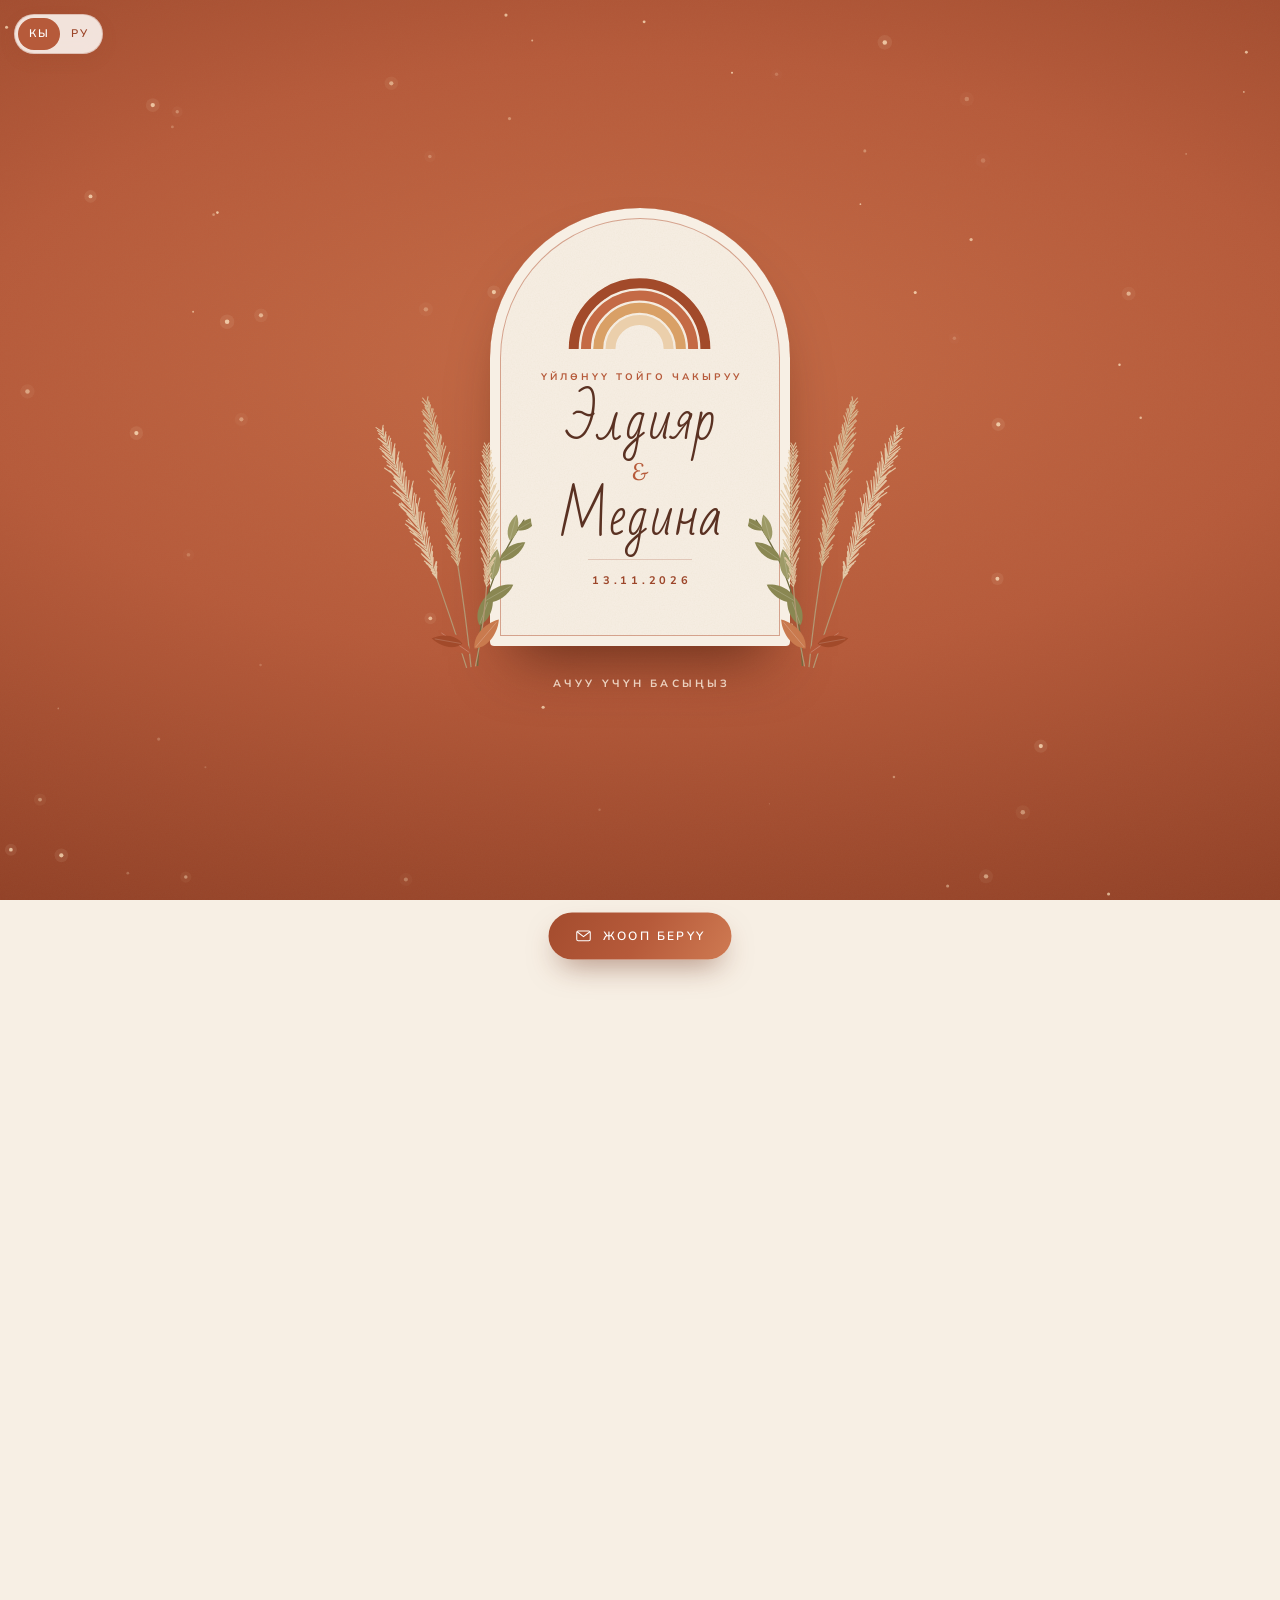
==== index.html @ 676d61f5 "Invitation site: Элдияр & Медина, 13.11.2026 — «Күз» design - / «Күз»: terracotta, ochre and olive, " ====
<!DOCTYPE html>
<html lang="ky">
<head>
  <meta charset="UTF-8">
  <meta name="viewport" content="width=device-width, initial-scale=1.0, viewport-fit=cover">
  <meta name="theme-color" content="#b65a3a">
  <title>Элдияр &amp; Медина — Үйлөнүү той</title>
  <meta name="description" content="Сиздерди Элдияр жана Мединанын үйлөнүү тоюна чакырабыз! 13-ноябрь 2026-жыл, жума, саат 17:00. «Жетиген» рестораны.">
  <meta property="og:title" content="Элдияр & Медина — Үйлөнүү той чакыруусу">
  <meta property="og:description" content="13-ноябрь 2026-жыл, саат 17:00 · «Жетиген» рестораны. Чакырууну ачуу үчүн шилтемени басыңыз.">
  <meta property="og:type" content="website">
  <meta property="og:url" content="https://magamed56.github.io/eldiyar-medina/">
  <meta property="og:image" content="https://magamed56.github.io/eldiyar-medina/assets/og.jpg">
  <meta property="og:image:secure_url" content="https://magamed56.github.io/eldiyar-medina/assets/og.jpg">
  <meta property="og:image:alt" content="Элдияр & Медина — 13.11.2026, «Жетиген» рестораны">
  <meta property="og:site_name" content="Үйлөнүү той">
  <meta property="og:locale" content="ky_KG">
  <meta property="og:image:width" content="1080"><meta property="og:image:height" content="1080"><meta property="og:image:type" content="image/jpeg">
  <meta name="twitter:card" content="summary_large_image">
  <link rel="icon" href="data:image/svg+xml,<svg xmlns='http://www.w3.org/2000/svg' viewBox='0 0 100 100'><text y='.9em' font-size='90'>🍂</text></svg>">
  <link rel="preconnect" href="https://fonts.googleapis.com">
  <link rel="preconnect" href="https://fonts.gstatic.com" crossorigin>
  <link href="https://fonts.googleapis.com/css2?family=Bad+Script&family=Lora:ital,wght@0,400;0,500;1,400;1,500&family=Nunito+Sans:wght@600;700&display=swap" rel="stylesheet">
  <link rel="stylesheet" href="style.css?v=__V__">
</head>
<body>

  <!-- ===== Пампас, күн, белгилер / Пампасная трава, радуга-арка, иконки ===== -->
  <svg width="0" height="0" style="position:absolute" aria-hidden="true">
    <defs>
      <symbol id="pampas" viewBox="0 0 140 264"><path d="M70 262 C 80 210, 104 170, 134 140" stroke="#6f6c3f" stroke-width="1.2" fill="none"/><g transform="translate(78 226) rotate(-60) scale(0.8)"><path d="M0 0 C 8 -9, 26 -10, 40 0 C 26 10, 8 9, 0 0 Z" fill="#8a8752"/><path d="M2 0 L36 0" stroke="#fff" stroke-opacity=".25" stroke-width=".8"/></g><g transform="translate(86 206) rotate(-20) scale(0.75)"><path d="M0 0 C 8 -9, 26 -10, 40 0 C 26 10, 8 9, 0 0 Z" fill="#8a8752"/><path d="M2 0 L36 0" stroke="#fff" stroke-opacity=".25" stroke-width=".8"/></g><g transform="translate(96 188) rotate(-70) scale(0.7)"><path d="M0 0 C 8 -9, 26 -10, 40 0 C 26 10, 8 9, 0 0 Z" fill="#9d9a66"/><path d="M2 0 L36 0" stroke="#fff" stroke-opacity=".25" stroke-width=".8"/></g><g transform="translate(106 172) rotate(-25) scale(0.7)"><path d="M0 0 C 8 -9, 26 -10, 40 0 C 26 10, 8 9, 0 0 Z" fill="#8a8752"/><path d="M2 0 L36 0" stroke="#fff" stroke-opacity=".25" stroke-width=".8"/></g><g transform="translate(118 156) rotate(-65) scale(0.6)"><path d="M0 0 C 8 -9, 26 -10, 40 0 C 26 10, 8 9, 0 0 Z" fill="#9d9a66"/><path d="M2 0 L36 0" stroke="#fff" stroke-opacity=".25" stroke-width=".8"/></g><g transform="translate(126 148) rotate(-20) scale(0.55)"><path d="M0 0 C 8 -9, 26 -10, 40 0 C 26 10, 8 9, 0 0 Z" fill="#8a8752"/><path d="M2 0 L36 0" stroke="#fff" stroke-opacity=".25" stroke-width=".8"/></g><path d="M60.0 262.0 Q48.0 170.0 22.0 40.0" stroke="#b39874" stroke-width="1.1" fill="none"/><path d="M47.5 178.0 l-3.0 -5.0 M47.5 178.0 l1.1 -5.6 M47.0 175.5 l-3.2 -5.4 M47.0 175.5 l2.5 -8.0 M46.6 172.9 l-4.0 -6.5 M46.6 172.9 l3.5 -9.3 M46.2 170.3 l-5.6 -7.0 M46.2 170.3 l3.4 -7.0 M45.7 167.7 l-6.4 -6.8 M45.7 167.7 l1.9 -8.4 M45.3 165.1 l-6.9 -10.0 M45.3 165.1 l2.6 -10.8 M44.8 162.5 l-7.0 -8.4 M44.8 162.5 l3.1 -9.0 M44.4 159.9 l-5.5 -9.2 M44.4 159.9 l4.2 -10.9 M43.9 157.2 l-7.4 -10.7 M43.9 157.2 l3.5 -11.1 M43.5 154.6 l-9.5 -10.4 M43.5 154.6 l3.3 -13.1 M43.0 151.9 l-9.6 -12.2 M43.0 151.9 l4.6 -11.6 M42.6 149.3 l-8.6 -8.4 M42.6 149.3 l4.5 -14.8 M42.1 146.6 l-7.7 -12.2 M42.1 146.6 l2.8 -15.1 M41.6 143.9 l-10.2 -11.3 M41.6 143.9 l5.6 -12.6 M41.1 141.2 l-10.3 -11.8 M41.1 141.2 l4.9 -14.1 M40.7 138.5 l-12.4 -13.1 M40.7 138.5 l4.9 -15.7 M40.2 135.8 l-8.7 -14.5 M40.2 135.8 l6.5 -17.5 M39.7 133.0 l-10.1 -10.7 M39.7 133.0 l4.7 -16.3 M39.2 130.3 l-8.1 -13.7 M39.2 130.3 l3.0 -13.5 M38.7 127.5 l-9.3 -15.4 M38.7 127.5 l3.0 -14.5 M38.2 124.8 l-11.2 -15.1 M38.2 124.8 l3.1 -15.8 M37.7 122.0 l-12.0 -14.7 M37.7 122.0 l7.3 -17.4 M37.2 119.2 l-9.2 -13.2 M37.2 119.2 l5.1 -18.4 M36.7 116.4 l-10.3 -10.1 M36.7 116.4 l3.2 -14.6 M36.2 113.6 l-9.3 -13.7 M36.2 113.6 l4.9 -14.3 M35.6 110.8 l-8.2 -13.9 M35.6 110.8 l4.5 -16.4 M35.1 108.0 l-12.7 -12.4 M35.1 108.0 l5.3 -16.4 M34.6 105.1 l-9.0 -10.2 M34.6 105.1 l7.3 -16.6 M34.1 102.3 l-12.7 -12.9 M34.1 102.3 l4.2 -15.1 M33.5 99.4 l-9.0 -14.3 M33.5 99.4 l2.4 -13.2 M33.0 96.6 l-7.7 -11.5 M33.0 96.6 l3.4 -12.8 M32.4 93.7 l-6.9 -11.7 M32.4 93.7 l2.8 -14.6 M31.9 90.8 l-9.1 -15.0 M31.9 90.8 l4.4 -12.6 M31.3 87.9 l-8.1 -11.6 M31.3 87.9 l3.4 -12.5 M30.8 85.0 l-12.2 -12.5 M30.8 85.0 l4.2 -14.0 M30.2 82.0 l-6.5 -10.3 M30.2 82.0 l3.3 -12.6 M29.7 79.1 l-8.4 -8.7 M29.7 79.1 l2.7 -16.0 M29.1 76.2 l-7.4 -9.0 M29.1 76.2 l3.4 -10.5 M28.5 73.2 l-9.7 -11.8 M28.5 73.2 l5.4 -12.8 M28.0 70.2 l-6.8 -9.6 M28.0 70.2 l2.8 -13.4 M27.4 67.3 l-8.3 -10.1 M27.4 67.3 l2.6 -10.3 M26.8 64.3 l-9.3 -9.6 M26.8 64.3 l4.8 -11.6 M26.2 61.3 l-8.0 -8.3 M26.2 61.3 l2.3 -10.4 M25.6 58.3 l-4.9 -6.5 M25.6 58.3 l1.5 -8.9 M25.0 55.3 l-5.6 -7.9 M25.0 55.3 l3.6 -8.1 M24.4 52.2 l-7.0 -6.7 M24.4 52.2 l3.2 -7.1 M23.8 49.2 l-3.6 -5.2 M23.8 49.2 l1.3 -6.1 M23.2 46.1 l-4.4 -5.0 M23.2 46.1 l2.2 -5.4 M22.6 43.1 l-4.3 -4.8 M22.6 43.1 l1.1 -6.1 M22.0 40.0 l-4.6 -4.5 M22.0 40.0 l2.0 -5.4" stroke="#e9d6b6" stroke-width="1.0" stroke-linecap="round" fill="none" opacity=".85"/><path d="M64.0 262.0 Q72.0 160.0 66.0 22.0" stroke="#b39874" stroke-width="1.1" fill="none"/><path d="M68.3 170.0 l-2.5 -6.3 M68.3 170.0 l3.0 -6.1 M68.3 167.3 l-4.3 -6.2 M68.3 167.3 l4.2 -8.1 M68.3 164.6 l-4.0 -6.7 M68.3 164.6 l3.0 -7.1 M68.4 161.9 l-6.0 -9.1 M68.4 161.9 l4.3 -10.1 M68.4 159.2 l-6.4 -9.2 M68.4 159.2 l4.8 -9.6 M68.4 156.5 l-3.4 -8.6 M68.4 156.5 l7.0 -9.6 M68.5 153.8 l-6.5 -12.3 M68.5 153.8 l6.3 -12.1 M68.5 151.1 l-6.0 -9.4 M68.5 151.1 l4.8 -10.5 M68.5 148.4 l-5.4 -12.4 M68.5 148.4 l5.3 -11.6 M68.5 145.6 l-5.9 -14.7 M68.5 145.6 l5.9 -12.1 M68.6 142.9 l-7.9 -14.3 M68.6 142.9 l7.4 -14.6 M68.6 140.1 l-6.9 -13.1 M68.6 140.1 l5.7 -10.5 M68.6 137.3 l-6.0 -11.8 M68.6 137.3 l5.8 -15.7 M68.6 134.6 l-5.9 -14.1 M68.6 134.6 l8.3 -13.4 M68.6 131.8 l-6.8 -14.4 M68.6 131.8 l8.4 -15.3 M68.6 129.0 l-6.1 -15.3 M68.6 129.0 l6.0 -13.5 M68.6 126.2 l-8.9 -13.9 M68.6 126.2 l8.7 -15.8 M68.5 123.3 l-9.3 -13.4 M68.5 123.3 l8.2 -14.6 M68.5 120.5 l-8.7 -15.9 M68.5 120.5 l7.7 -15.3 M68.5 117.7 l-9.4 -17.6 M68.5 117.7 l10.0 -16.8 M68.5 114.8 l-9.1 -12.8 M68.5 114.8 l9.6 -17.7 M68.5 112.0 l-8.4 -12.4 M68.5 112.0 l6.2 -15.8 M68.4 109.1 l-5.9 -14.6 M68.4 109.1 l6.5 -17.4 M68.4 106.2 l-11.1 -16.9 M68.4 106.2 l7.0 -17.6 M68.4 103.4 l-7.9 -13.0 M68.4 103.4 l11.4 -17.3 M68.3 100.5 l-8.5 -18.7 M68.3 100.5 l7.5 -15.8 M68.3 97.6 l-11.8 -15.8 M68.3 97.6 l6.3 -15.9 M68.2 94.6 l-8.0 -14.3 M68.2 94.6 l6.1 -15.1 M68.2 91.7 l-7.6 -12.0 M68.2 91.7 l7.9 -15.0 M68.1 88.8 l-5.9 -15.0 M68.1 88.8 l8.3 -15.1 M68.1 85.9 l-7.6 -18.7 M68.1 85.9 l10.5 -17.1 M68.0 82.9 l-6.0 -14.1 M68.0 82.9 l6.2 -17.5 M67.9 80.0 l-6.2 -12.9 M67.9 80.0 l8.2 -17.3 M67.9 77.0 l-8.4 -12.2 M67.9 77.0 l6.8 -17.6 M67.8 74.0 l-8.8 -14.8 M67.8 74.0 l4.6 -12.5 M67.7 71.0 l-8.2 -12.8 M67.7 71.0 l6.1 -17.2 M67.6 68.0 l-9.0 -14.5 M67.6 68.0 l5.9 -16.3 M67.6 65.0 l-6.5 -15.6 M67.6 65.0 l6.0 -12.6 M67.5 62.0 l-8.5 -14.4 M67.5 62.0 l4.8 -11.5 M67.4 59.0 l-6.3 -10.9 M67.4 59.0 l4.2 -11.4 M67.3 56.0 l-4.6 -11.0 M67.3 56.0 l4.9 -11.4 M67.2 52.9 l-6.6 -9.8 M67.2 52.9 l5.0 -10.2 M67.1 49.9 l-4.6 -8.9 M67.1 49.9 l3.8 -9.3 M67.0 46.8 l-6.6 -9.9 M67.0 46.8 l4.1 -10.8 M66.9 43.7 l-5.6 -7.5 M66.9 43.7 l5.5 -9.2 M66.8 40.7 l-5.8 -10.0 M66.8 40.7 l4.2 -9.3 M66.6 37.6 l-6.1 -9.3 M66.6 37.6 l4.2 -9.7 M66.5 34.5 l-4.9 -7.4 M66.5 34.5 l3.3 -7.3 M66.4 31.4 l-2.5 -5.8 M66.4 31.4 l2.6 -7.5 M66.3 28.3 l-2.4 -4.8 M66.3 28.3 l2.3 -6.6 M66.1 25.1 l-3.9 -5.3 M66.1 25.1 l2.1 -5.1 M66.0 22.0 l-2.8 -5.4 M66.0 22.0 l2.1 -5.7" stroke="#dcc29c" stroke-width="1.0" stroke-linecap="round" fill="none" opacity=".85"/><path d="M68.0 262.0 Q98.0 190.0 112.0 70.0" stroke="#b39874" stroke-width="1.1" fill="none"/><path d="M90.4 193.1 l-1.1 -6.0 M90.4 193.1 l4.0 -3.4 M91.0 190.6 l-1.4 -7.8 M91.0 190.6 l4.0 -5.0 M91.6 188.0 l-0.8 -7.4 M91.6 188.0 l5.1 -5.8 M92.2 185.5 l-1.5 -8.5 M92.2 185.5 l4.3 -6.5 M92.8 183.0 l-1.3 -8.9 M92.8 183.0 l4.3 -6.3 M93.4 180.4 l-1.8 -8.8 M93.4 180.4 l6.8 -7.5 M94.0 177.8 l-3.7 -10.6 M94.0 177.8 l8.5 -8.7 M94.6 175.2 l-2.4 -10.2 M94.6 175.2 l7.3 -6.4 M95.2 172.6 l-4.0 -11.7 M95.2 172.6 l7.2 -11.1 M95.8 170.0 l-4.8 -11.9 M95.8 170.0 l9.5 -9.8 M96.4 167.3 l-2.2 -12.5 M96.4 167.3 l9.2 -10.9 M96.9 164.6 l-5.2 -13.7 M96.9 164.6 l9.9 -11.3 M97.5 162.0 l-4.7 -13.6 M97.5 162.0 l6.4 -9.0 M98.0 159.3 l-2.4 -12.8 M98.0 159.3 l8.4 -12.9 M98.6 156.5 l-4.4 -14.0 M98.6 156.5 l9.9 -11.2 M99.1 153.8 l-3.3 -11.1 M99.1 153.8 l10.8 -11.2 M99.7 151.0 l-4.3 -13.9 M99.7 151.0 l8.0 -9.0 M100.2 148.3 l-4.7 -12.3 M100.2 148.3 l7.0 -11.3 M100.7 145.5 l-4.7 -12.2 M100.7 145.5 l11.7 -12.8 M101.3 142.7 l-4.2 -13.4 M101.3 142.7 l9.7 -12.4 M101.8 139.8 l-5.8 -14.3 M101.8 139.8 l8.1 -9.5 M102.3 137.0 l-2.9 -13.1 M102.3 137.0 l9.2 -10.2 M102.8 134.1 l-4.0 -11.4 M102.8 134.1 l6.9 -11.6 M103.3 131.3 l-5.7 -14.7 M103.3 131.3 l8.8 -10.3 M103.8 128.4 l-4.6 -13.6 M103.8 128.4 l7.5 -9.9 M104.3 125.4 l-5.4 -11.6 M104.3 125.4 l11.9 -11.9 M104.7 122.5 l-2.7 -13.7 M104.7 122.5 l11.3 -12.4 M105.2 119.6 l-4.0 -12.1 M105.2 119.6 l8.7 -13.8 M105.7 116.6 l-3.5 -13.7 M105.7 116.6 l7.1 -11.8 M106.1 113.6 l-5.1 -10.3 M106.1 113.6 l8.9 -10.0 M106.6 110.6 l-6.1 -12.6 M106.6 110.6 l8.0 -12.7 M107.0 107.6 l-3.4 -9.8 M107.0 107.6 l6.0 -11.1 M107.5 104.6 l-3.7 -10.6 M107.5 104.6 l5.8 -9.9 M107.9 101.5 l-3.8 -12.6 M107.9 101.5 l6.0 -11.3 M108.4 98.4 l-4.1 -8.6 M108.4 98.4 l8.2 -8.9 M108.8 95.3 l-4.4 -8.7 M108.8 95.3 l5.7 -8.5 M109.2 92.2 l-4.9 -9.1 M109.2 92.2 l5.3 -8.1 M109.6 89.1 l-2.2 -7.4 M109.6 89.1 l5.1 -9.2 M110.0 86.0 l-3.0 -9.5 M110.0 86.0 l4.1 -6.7 M110.4 82.8 l-2.4 -6.4 M110.4 82.8 l5.0 -7.6 M110.8 79.6 l-3.4 -6.7 M110.8 79.6 l4.7 -6.2 M111.2 76.4 l-2.5 -4.7 M111.2 76.4 l2.7 -3.4 M111.6 73.2 l-2.1 -4.6 M111.6 73.2 l3.4 -4.3 M112.0 70.0 l-1.3 -4.1 M112.0 70.0 l2.9 -3.3" stroke="#e4cba6" stroke-width="1.0" stroke-linecap="round" fill="none" opacity=".85"/><g transform="translate(66 250) rotate(-135) scale(0.9)"><path d="M0 0 C 8 -9, 26 -10, 40 0 C 26 10, 8 9, 0 0 Z" fill="#b65a3a"/><path d="M2 0 L36 0" stroke="#fff" stroke-opacity=".25" stroke-width=".8"/></g><g transform="translate(70 246) rotate(-40) scale(0.85)"><path d="M0 0 C 8 -9, 26 -10, 40 0 C 26 10, 8 9, 0 0 Z" fill="#c97a4e"/><path d="M2 0 L36 0" stroke="#fff" stroke-opacity=".25" stroke-width=".8"/></g><g transform="translate(60 240) rotate(-160) scale(0.7)"><path d="M0 0 C 8 -9, 26 -10, 40 0 C 26 10, 8 9, 0 0 Z" fill="#a24a2a"/><path d="M2 0 L36 0" stroke="#fff" stroke-opacity=".25" stroke-width=".8"/></g></symbol>
      <!-- Бохо-асан / Бохо-радуга -->
      <symbol id="rainbow" viewBox="0 0 200 106">
        <g fill="none" stroke-width="13"><path d="M14 106 A86 86 0 0 1 186 106" stroke="#a24a2a"/><path d="M30 106 A70 70 0 0 1 170 106" stroke="#c46a45"/><path d="M46 106 A54 54 0 0 1 154 106" stroke="#d9a066"/><path d="M62 106 A38 38 0 0 1 138 106" stroke="#ebcfab"/></g>
      </symbol>
      <!-- Бөлүм белгиси / Знак над разделами: солнце и листья -->
      <symbol id="horn" viewBox="0 0 120 64">
        <g fill="none" stroke="#b65a3a" stroke-width="1.3" stroke-linecap="round"><path d="M44 44 A16 16 0 0 1 76 44"/><path d="M60 22 V16 M47 27 l-4 -4 M73 27 l4 -4 M40 38 l-6 -2 M80 38 l6 -2"/><path d="M8 44 H112" stroke-opacity=".45"/></g>
        <path d="M50 44 A10 10 0 0 1 70 44 Z" fill="#d9a066"/>
        <g fill="#8a8752"><path d="M16 44 c 4 -7 11 -9 16 -7 c -4 6 -10 8 -16 7z"/><path d="M104 44 c -4 -7 -11 -9 -16 -7 c 4 6 10 8 16 7z"/></g>
      </symbol>
      <symbol id="corner" viewBox="0 0 80 80"><g fill="#8a8752"><path d="M8 70 c 2 -12 10 -18 20 -18 c -2 10 -10 17 -20 18z"/><path d="M10 50 c -2 -10 3 -18 11 -20 c 2 9 -3 16 -11 20z" fill="#9d9a66"/></g><path d="M8 72 C 12 50, 26 30, 52 16" fill="none" stroke="#b39874" stroke-width="1"/><circle cx="54" cy="15" r="2.6" fill="#c46a45"/></symbol>
      <symbol id="i-clock" viewBox="0 0 24 24"><g fill="none" stroke="currentColor" stroke-width="1.4" stroke-linecap="round" stroke-linejoin="round"><circle cx="12" cy="12" r="9"/><path d="M12 7v5l3.2 2"/></g></symbol>
      <symbol id="i-flower" viewBox="0 0 24 24"><g fill="none" stroke="currentColor" stroke-width="1.3" stroke-linecap="round"><ellipse cx="12" cy="4.6" rx="2.9" ry="3.9"/><ellipse cx="12" cy="4.6" rx="2.9" ry="3.9" transform="rotate(72 12 10)"/><ellipse cx="12" cy="4.6" rx="2.9" ry="3.9" transform="rotate(144 12 10)"/><ellipse cx="12" cy="4.6" rx="2.9" ry="3.9" transform="rotate(216 12 10)"/><ellipse cx="12" cy="4.6" rx="2.9" ry="3.9" transform="rotate(288 12 10)"/><circle cx="12" cy="10" r="1.8"/><path d="M12 17v6M12 20.5c1.5-1.8 3.2-2.2 4.5-1.8"/></g></symbol>
      <symbol id="i-camera" viewBox="0 0 24 24"><g fill="none" stroke="currentColor" stroke-width="1.4" stroke-linecap="round" stroke-linejoin="round"><rect x="3" y="7" width="18" height="13" rx="3"/><path d="M8.5 7l1.4-2.5h4.2L15.5 7"/><circle cx="12" cy="13.5" r="3.6"/></g></symbol>
      <symbol id="i-heart" viewBox="0 0 24 24"><path fill="none" stroke="currentColor" stroke-width="1.4" stroke-linejoin="round" d="M12 20s-7.5-4.6-7.5-10.2A4.2 4.2 0 0 1 12 7.4a4.2 4.2 0 0 1 7.5 2.4C19.5 15.4 12 20 12 20z"/></symbol>
      <symbol id="i-rings" viewBox="0 0 24 24"><g fill="none" stroke="currentColor" stroke-width="1.4"><circle cx="9" cy="14" r="5.5"/><circle cx="15" cy="14" r="5.5"/><path d="M7.5 5.5 9 3.5l1.5 2" stroke-linejoin="round"/></g></symbol>
      <symbol id="i-letter" viewBox="0 0 24 24"><g fill="none" stroke="currentColor" stroke-width="1.4" stroke-linejoin="round"><rect x="3" y="6" width="18" height="13" rx="2"/><path d="M3.5 7l8.5 6.5L20.5 7"/></g></symbol>
      <symbol id="i-gift" viewBox="0 0 24 24"><g fill="none" stroke="currentColor" stroke-width="1.4" stroke-linejoin="round"><rect x="4" y="10" width="16" height="10" rx="1"/><rect x="3" y="7" width="18" height="3" rx="1"/><path d="M12 7v13M12 7c-1.5-3.5-6-3.5-5 0M12 7c1.5-3.5 6-3.5 5 0"/></g></symbol>
      <symbol id="i-music" viewBox="0 0 24 24"><g fill="none" stroke="currentColor" stroke-width="1.4" stroke-linecap="round"><path d="M9 18V6l10-2v12"/><circle cx="7" cy="18" r="2"/><circle cx="17" cy="16" r="2"/></g></symbol>
      <symbol id="i-dress" viewBox="0 0 24 24"><path fill="none" stroke="currentColor" stroke-width="1.4" stroke-linejoin="round" d="M9.5 3h5l-1 4.5L18 20.5H6l4.5-13z"/></symbol>
      <symbol id="i-pin" viewBox="0 0 24 24"><g fill="none" stroke="currentColor" stroke-width="1.4" stroke-linejoin="round"><path d="M12 21s-7-6.2-7-11a7 7 0 0 1 14 0c0 4.8-7 11-7 11z"/><circle cx="12" cy="10" r="2.5"/></g></symbol>
      <symbol id="i-cal" viewBox="0 0 24 24"><g fill="none" stroke="currentColor" stroke-width="1.4" stroke-linecap="round"><rect x="3" y="5" width="18" height="16" rx="2"/><path d="M3 10h18M8 3v4M16 3v4"/></g></symbol>
      <symbol id="i-quote" viewBox="0 0 48 36"><path fill="currentColor" d="M8 36C3 36 0 32 0 26 0 15 7 5 18 0l2 4C13 8 10 13 10 18c1 0 2-1 4-1 5 0 9 4 9 9s-4 10-15 10zm26 0c-5 0-8-4-8-10C26 15 33 5 44 0l2 4c-7 4-10 9-10 14 1 0 2-1 4-1 5 0 9 4 9 9s-4 10-15 10z"/></symbol>
      <symbol id="i-send" viewBox="0 0 24 24"><path fill="none" stroke="currentColor" stroke-width="1.4" stroke-linejoin="round" d="M21 3 10 14M21 3l-7 18-4-7-7-4z"/></symbol>
    </defs>
  </svg>

  <!-- ===== Мукаба: бохо-арка / Обложка: арка, через которую входишь в приглашение ===== -->
  <div id="intro" class="intro" data-unlock="1250" data-hide="1900">
    <canvas id="dust" class="intro__dust" aria-hidden="true"></canvas>
    <div class="intro__content">
      <p class="intro__guest" id="intro-guest" hidden></p>
      <button id="open-btn" class="portal" type="button" aria-label="Чакырууну ачуу">
        <span class="portal__arch" aria-hidden="true"></span>
        <span class="portal__in" aria-hidden="true">
          <svg class="portal__rainbow"><use href="#rainbow"/></svg>
          <span class="portal__kicker" data-i18n="coverKicker">Үйлөнүү тойго чакыруу</span>
          <span class="portal__names"><span data-cfg="groom">Элдияр</span><i>&amp;</i><span data-cfg="bride">Медина</span></span>
          <span class="portal__date" data-cfg="dateShort">13.11.2026</span>
        </span>
        <svg class="portal__pampas portal__pampas--l" viewBox="0 0 140 264" aria-hidden="true"><use href="#pampas"/></svg>
        <svg class="portal__pampas portal__pampas--r" viewBox="0 0 140 264" aria-hidden="true"><use href="#pampas"/></svg>
      </button>
      <p class="intro__tap"><span data-i18n="tap">Ачуу үчүн басыңыз</span></p>
    </div>
  </div>

  <div class="lang" id="lang" role="group" aria-label="Тил / Язык">
    <button type="button" data-lang="ky" class="is-active">КЫ</button>
    <button type="button" data-lang="ru">РУ</button>
  </div>
  <button id="music-btn" class="music-btn" type="button" aria-label="Музыка" aria-pressed="false">
    <span class="music-btn__bars"><i></i><i></i><i></i><i></i></span>
  </button>
  <audio id="bg-music" loop preload="auto"></audio>
  <canvas id="fx" class="fx" aria-hidden="true"></canvas>
  <canvas id="petals" class="petals" aria-hidden="true"></canvas>
  <div class="progress" aria-hidden="true"></div>

  <main id="page" class="page">

    <!-- ===== Башкы экран ===== -->
    <header class="hero" id="hero">
      <canvas id="hero-dust" class="hero__dust" aria-hidden="true"></canvas>
      <svg class="hero__pampas hero__pampas--l" viewBox="0 0 140 264" aria-hidden="true"><use href="#pampas"/></svg>
      <svg class="hero__pampas hero__pampas--r" viewBox="0 0 140 264" aria-hidden="true"><use href="#pampas"/></svg>
      <div class="hero__arch" aria-hidden="true"></div>
      <div class="arch__inner hero__in">
        <svg class="hero__rainbow" aria-hidden="true"><use href="#rainbow"/></svg>
        <div class="arch__photo" id="hero-photo" hidden></div>
        <p class="hero__guest" id="guest" hidden></p>
        <p class="hero__kicker" data-i18n="heroKicker">Үйлөнүү той</p>
        <h1 class="hero__names">
          <span class="hero__name write" data-cfg="groom">Элдияр</span>
          <span class="hero__amp">&amp;</span>
          <span class="hero__name write write--2" data-cfg="bride">Медина</span>
        </h1>
        <div class="hero__date">
          <span class="hero__side" data-cfg="weekday">Жума</span>
          <span class="hero__sun"><span data-cfg="dateDay">13</span></span>
          <span class="hero__side" data-cfg="timeStart">17:00</span>
        </div>
        <p class="hero__when"><span data-cfg="monthName">Ноябрь</span> · <span data-cfg="dateYear">2026</span></p>
        <p class="hero__venue" data-cfg="venueName">«Жетиген» рестораны</p>
      </div>
      <a href="#invite" class="scroll-hint" aria-label="Төмөн"><span></span></a>
    </header>

    <!-- ===== Чакыруу ===== -->
    <section id="invite" class="sec sec--invite">
      <div class="wrap reveal">
        <svg class="orn" aria-hidden="true"><use href="#horn"/></svg>
        <p class="kicker" data-i18n="kInvite">Чакыруу</p>
        <h2 class="title" data-cfg="inviteTitle">Урматтуу коноктор!</h2>
        <div class="card card--orn invite-card"><p class="lead" data-cfg="inviteText"></p></div>
      </div>
    </section>

    <!-- ===== Той салтанаты ===== -->
    <section class="sec sec--date" id="date">
      <div class="wrap reveal">
        <svg class="orn" aria-hidden="true"><use href="#horn"/></svg>
        <p class="kicker" data-i18n="kDate">Той салтанаты</p>
        <h2 class="title" data-cfg="dateLong">13-ноябрь 2026-жыл</h2>
        <p class="sub"><span data-cfg="weekday">Жума</span> · <span data-i18n="at">саат</span> <strong data-cfg="timeRange">17:00</strong></p>
        <div class="cal card" id="calendar" aria-label="Календарь"></div>
        <a id="cal-btn" class="btn btn--line" href="#" target="_blank" rel="noopener"><svg class="btn__ic"><use href="#i-cal"/></svg><span data-i18n="calBtn">Календарга кошуу</span></a>
      </div>
    </section>

    <!-- ===== Тойго чейин ===== -->
    <section class="sec sec--countdown">
      <div class="wrap reveal">
        <svg class="orn" aria-hidden="true"><use href="#horn"/></svg>
        <p class="kicker" data-i18n="kCountdown">Тойго чейин</p>
        <h2 class="title" data-i18n="countdownTitle">Калды</h2>
        <div id="countdown" class="cd" aria-live="polite">
          <div class="cd__item"><span class="cd__num" data-unit="days">00</span><span class="cd__label" data-i18n="days">күн</span></div>
          <div class="cd__item"><span class="cd__num" data-unit="hours">00</span><span class="cd__label" data-i18n="hours">саат</span></div>
          <div class="cd__item"><span class="cd__num" data-unit="minutes">00</span><span class="cd__label" data-i18n="minutes">мүнөт</span></div>
          <div class="cd__item"><span class="cd__num" data-unit="seconds">00</span><span class="cd__label" data-i18n="seconds">секунд</span></div>
        </div>
      </div>
    </section>

    <!-- ===== Дарегибиз ===== -->
    <section class="sec sec--venue" id="venue">
      <div class="wrap reveal">
        <svg class="orn" aria-hidden="true"><use href="#horn"/></svg>
        <p class="kicker" data-i18n="kVenue">Дарегибиз</p>
        <h2 class="title" data-cfg="venueName">«Жетиген» рестораны</h2>
        <p class="sub" data-cfg="addressLine" hidden></p>
        <div class="map-arch">
          <iframe id="map" title="Карта" loading="lazy" referrerpolicy="no-referrer-when-downgrade" allowfullscreen hidden></iframe>
          <div class="map-arch__empty" id="map-empty">
            <svg class="map-arch__pin" aria-hidden="true"><use href="#i-pin"/></svg>
            <p class="map-arch__name" data-cfg="venueName">«Жетиген» рестораны</p>
            <p class="map-arch__time"><span data-cfg="dateShort">13.11.2026</span> · <span data-cfg="timeStart">17:00</span></p>
          </div>
        </div>
        <div class="btn-row">
          <a id="route-btn" class="btn btn--gold" href="#" target="_blank" rel="noopener"><svg class="btn__ic"><use href="#i-pin"/></svg><span data-i18n="routeBtn">Картадан кароо</span></a>
        </div>
      </div>
    </section>

    <!-- ===== Той ээлери ===== -->
    <section class="sec sec--hosts" id="hosts">
      <div class="wrap reveal">
        <svg class="orn" aria-hidden="true"><use href="#horn"/></svg>
        <p class="kicker" data-i18n="kHosts">Той ээлери</p>
        <div class="hosts" id="hosts-list"></div>
        <p class="hosts__text" data-cfg="hostsText">Сиздерди ак дасторконубуздун кадырлуу коногу болууга чакырабыз</p>
      </div>
    </section>

    <!-- ===== Эскертүү ===== -->
    <section class="sec sec--notes" id="notes-sec">
      <div class="wrap reveal">
        <svg class="orn" aria-hidden="true"><use href="#horn"/></svg>
        <p class="kicker" data-i18n="kNotes">Эскертүү</p>
        <h2 class="title" data-i18n="notesTitle">Маанилүү маалымат</h2>
        <div id="notes" class="notes"></div>
      </div>
    </section>

    <!-- ===== Суроо (RSVP) ===== -->
    <section id="rsvp" class="sec sec--rsvp">
      <div class="wrap reveal">
        <svg class="orn" aria-hidden="true"><use href="#horn"/></svg>
        <p class="kicker" data-i18n="kRsvp">Суроо</p>
        <h2 class="title" data-i18n="rsvpTitle">Тойго келесизби?</h2>
        <p class="sub" data-i18n="rsvpSub">Жообуңузду алдын ала билдирип коюңуз</p>

        <div class="card form-card">
          <form id="rsvp-form" class="form" novalidate>
            <label class="field">
              <span class="field__label" data-i18n="nameLabel">Аты-жөнүңүз</span>
              <input type="text" name="name" required maxlength="80" placeholder="Мисалы: Айбек Асанов" data-i18n-ph="namePh" autocomplete="name">
              <small class="field__hint" data-i18n="nameHint">Жубайыңыз менен келе турчу болсоңуз, анын да атын кошо жазып кетиңиз</small>
            </label>
            <fieldset class="field">
              <legend class="field__label" data-i18n="rsvpTitle">Тойго келесизби?</legend>
              <div class="choices">
                <label class="choice"><input type="radio" name="attend" value="yes" checked><span class="choice__box"><svg><use href="#i-heart"/></svg><span data-i18n="yes">Келемин</span></span></label>
                <label class="choice"><input type="radio" name="attend" value="both"><span class="choice__box"><svg><use href="#i-rings"/></svg><span data-i18n="both">Жубайым менен келемин</span></span></label>
                <label class="choice"><input type="radio" name="attend" value="no"><span class="choice__box"><svg><use href="#i-letter"/></svg><span data-i18n="no">Келе албаймын</span></span></label>
              </div>
            </fieldset>
            <div class="field" id="guests-field">
              <span class="field__label" id="guests-label" data-i18n="guestsLabel">Канча адам келесиз?</span>
              <div class="stepper" role="group" aria-labelledby="guests-label">
                <button type="button" class="stepper__btn" data-step="-1" aria-label="−">−</button>
                <output class="stepper__val" id="guests-val">1</output>
                <button type="button" class="stepper__btn" data-step="1" aria-label="+">+</button>
              </div>
              <input type="hidden" name="guests" value="1">
            </div>
            <label class="field">
              <span class="field__label" data-i18n="wishLabel">Каалоо (милдеттүү эмес)</span>
              <textarea name="wish" rows="3" placeholder="Жаш үй-бүлөгө бир-эки жылуу сөз…" data-i18n-ph="wishPh" maxlength="300"></textarea>
              <small class="field__hint" data-i18n="wishHint">Каалооңуз ушул сайттагы «Каалоолор» бөлүмүндө көрүнөт</small>
            </label>
            <button id="rsvp-submit" class="btn btn--gold btn--wide" type="submit"><svg class="btn__ic"><use href="#i-send"/></svg><span data-i18n="submit">Жөнөтүү</span></button>
            <p class="form__note" id="form-note" role="status"></p>
          </form>

          <div id="rsvp-success" class="success" hidden>
            <svg class="success__heart" viewBox="0 0 24 24" aria-hidden="true"><use href="#i-heart"/></svg>
            <h3 id="thanks-title" data-i18n="thanks">Рахмат!</h3>
            <p id="thanks-text" data-i18n-html="received">Жообуңуз кабыл алынды.<br>Сизди тойдо күтөбүз.</p>
            <p class="success__answer" id="answer-echo"></p>
            <button type="button" class="btn btn--line btn--small" id="change-btn"><span data-i18n="change">Жоопту өзгөртүү</span></button>
          </div>
        </div>
      </div>
    </section>

    <!-- ===== Каалоолор / Пожелания гостей ===== -->
    <section class="sec sec--wishes" id="wishes-sec" hidden>
      <div class="wrap reveal">
        <svg class="orn" aria-hidden="true"><use href="#horn"/></svg>
        <p class="kicker" data-i18n="kWishes">Каалоолор</p>
        <h2 class="title" data-i18n="wishesTitle">Конокторубуздун жылуу сөздөрү</h2>
        <div class="wishes" id="wishes"></div>
      </div>
    </section>

    <!-- ===== Аягы ===== -->
    <footer class="footer">
      <div class="wrap reveal">
        <svg class="footer__pampas" viewBox="0 0 140 264" aria-hidden="true"><use href="#pampas"/></svg>
        <p class="footer__text" data-cfg="closingText">Сиздерди чыдамсыздык менен күтөбүз!</p>
        <p class="footer__names"><span data-cfg="groom">Элдияр</span><i>&amp;</i><span data-cfg="bride">Медина</span></p>
        <p class="footer__date" data-cfg="dateShort">13.11.2026</p>
      </div>
    </footer>
  </main>

  <a href="#rsvp" class="cta" id="cta" aria-hidden="true" tabindex="-1"><svg class="btn__ic"><use href="#i-letter"/></svg><span data-i18n="cta">Жооп берүү</span></a>

  <script src="config.js?v=__V__"></script>
  <script src="script.js?v=__V__"></script>
</body>
</html>
---- style.css ----
/* =====================================================================
   Вариант «Күз» (основной): терракота, охра и олива, пампасная трава, бохо-арки;
   обложка — арка, через которую входишь в приглашение
   ===================================================================== */
:root {
  --bg: #f7efe4;
  --bg-2: #efe1cf;
  --blush: #f0dfca;
  --paper: #fdf8f1;
  --rose: #b65a3a;
  --rose-deep: #9c4529;
  --rose-ink: #5a3122;
  --sage: #8a8752;
  --sage-deep: #6b6a3c;
  --gold: #d9a066;
  --ink: #4a3226;
  --muted: #9a8170;
  --line: rgba(156, 69, 41, .22);
  --serif: "Lora", Georgia, "Times New Roman", serif;
  --script: "Bad Script", "Lora", cursive;
  --sans: "Nunito Sans", system-ui, -apple-system, "Segoe UI", Roboto, sans-serif;
  --ease: cubic-bezier(.2, .7, .2, 1);
  --dust-rgb: 255, 232, 196;
  --dust-speed: .7;
  --confetti: #b65a3a, #d9a066, #a24a2a, #ebcfab, #8a8752, #fdf8f1;
  --petal-shape: leaf;
  --petal-colors: #c46a45, #d9a066, #a24a2a, #e0b07a, #9d9a66, #b65a3a;
  --paper-tex: url("data:image/svg+xml,%3Csvg xmlns='http://www.w3.org/2000/svg' width='180' height='180'%3E%3Cfilter id='n'%3E%3CfeTurbulence type='fractalNoise' baseFrequency='.75' numOctaves='3' stitchTiles='stitch'/%3E%3CfeColorMatrix values='0 0 0 0 .45 0 0 0 0 .25 0 0 0 0 .15 0 0 0 .07 0'/%3E%3C/filter%3E%3Crect width='100%25' height='100%25' filter='url(%23n)'/%3E%3C/svg%3E");
}

* { box-sizing: border-box; }
html { scroll-behavior: smooth; -webkit-text-size-adjust: 100%; background: var(--bg); overflow-x: hidden; }
body {
  margin: 0; min-height: 100vh;
  font-family: var(--serif); font-size: 20px; line-height: 1.6; font-variant-numeric: lining-nums;
  color: var(--ink); background: var(--bg) var(--paper-tex);
  overflow-x: hidden; -webkit-font-smoothing: antialiased;
}
body.locked { overflow: hidden; height: 100vh; }
h1, h2, h3, p { margin: 0; font-weight: 400; }
a { color: inherit; }
button { font: inherit; color: inherit; }
svg use { pointer-events: none; }

/* ---------- Баскычтар / Кнопки ---------- */
.btn {
  position: relative; display: inline-flex; align-items: center; justify-content: center; gap: .7em;
  padding: 15px 30px; border-radius: 999px; border: 1px solid transparent;
  font-family: var(--sans); font-size: 12.5px; font-weight: 600; letter-spacing: .18em; text-transform: uppercase;
  text-decoration: none; cursor: pointer; overflow: hidden; -webkit-tap-highlight-color: transparent;
  transition: transform .35s var(--ease), box-shadow .35s, background-color .35s, color .35s, border-color .35s;
}
.btn > * { position: relative; z-index: 1; }
.btn__ic { width: 18px; height: 18px; flex: none; }
.btn--gold { color: #fff; background: linear-gradient(120deg, #a44c2e, var(--rose) 50%, #cf7a52); box-shadow: 0 12px 26px -10px rgba(156, 69, 41, .6); }
.btn--gold::after { content: ""; position: absolute; inset: 0; background: linear-gradient(110deg, transparent 35%, rgba(255, 255, 255, .45) 50%, transparent 65%); transform: translateX(-120%); animation: shine 5s ease-in-out 1.5s infinite; }
@keyframes shine { 0%, 60% { transform: translateX(-120%); } 85%, 100% { transform: translateX(120%); } }
.btn--gold:hover { transform: translateY(-2px); }
.btn--gold:disabled { opacity: .65; cursor: wait; }
.btn--line { color: var(--rose-deep); border-color: var(--rose); background: rgba(255, 255, 255, .6); }
.btn--line:hover { background: var(--rose); color: #fff; transform: translateY(-2px); }
.btn--small { padding: 11px 22px; font-size: 11px; }
.btn--wide { width: 100%; }
.btn-row { display: flex; flex-wrap: wrap; gap: 12px; justify-content: center; }
.btn:focus-visible, .choice input:focus-visible + .choice__box, .stepper__btn:focus-visible, .portal:focus-visible { outline: 2px solid var(--rose); outline-offset: 3px; }
.ripple { position: absolute; border-radius: 50%; background: rgba(255, 255, 255, .5); transform: scale(0); animation: ripple .8s ease-out forwards; pointer-events: none; }
@keyframes ripple { to { transform: scale(2.4); opacity: 0; } }

/* ---------- Мукаба: бохо-арка / Обложка: арка ---------- */
.intro {
  --aw: min(74vw, 300px); --ah: calc(var(--aw) * 1.46);
  position: fixed; inset: 0; z-index: 100; overflow: hidden; text-align: center; touch-action: none;
  display: flex; align-items: center; justify-content: center;
  background: radial-gradient(110% 70% at 50% 40%, #c46a45 0%, #b65a3a 48%, #8f3f25 100%);
}
.intro::before { content: ""; position: absolute; inset: 0; background: var(--paper-tex); opacity: .9; pointer-events: none; }
.intro.is-open { opacity: 0; transition: opacity .65s ease 1.25s; }
.intro.is-hidden { visibility: hidden; pointer-events: none; }
.intro__dust { position: absolute; inset: 0; width: 100%; height: 100%; pointer-events: none; }
.intro__content { position: relative; display: flex; flex-direction: column; align-items: center; }
.intro__guest { font-family: var(--serif); font-style: italic; font-size: clamp(21px, 5.8vw, 26px); color: #fdf0e1; margin-bottom: 18px; animation: rise 1.2s var(--ease) .2s both; transition: opacity .4s; }
.intro__tap { margin-top: 30px; font-family: var(--sans); font-size: 10.5px; font-weight: 700; letter-spacing: .3em; padding-left: .3em; text-transform: uppercase; color: rgba(253, 240, 225, .8); animation: rise 1.2s var(--ease) 1.2s both; transition: opacity .4s; }
.intro__tap span { display: inline-block; animation: breathe 2.4s ease-in-out 2.4s infinite; }
@keyframes rise { from { opacity: 0; transform: translateY(16px); } }
@keyframes breathe { 50% { opacity: .4; } }
.portal { position: relative; display: block; width: var(--aw); height: var(--ah); padding: 0; border: 0; background: none; cursor: pointer; -webkit-tap-highlight-color: transparent; animation: portalIn 1.3s var(--ease) .35s both; }
@keyframes portalIn { from { opacity: 0; transform: translateY(40px) scale(.94); } }
.portal__arch {
  position: absolute; inset: 0; border-radius: calc(var(--aw) / 2) calc(var(--aw) / 2) 4px 4px;
  background: var(--bg) var(--paper-tex);
  box-shadow: inset 0 0 0 10px var(--bg), inset 0 0 0 11px rgba(182, 90, 58, .5), 0 34px 60px -24px rgba(60, 20, 8, .65);
  transition: transform 1.2s cubic-bezier(.7, 0, .3, 1) .05s;
}
.portal__in { position: absolute; inset: 0; display: flex; flex-direction: column; align-items: center; padding: calc(var(--aw) * .2) 18px 0; transition: opacity .4s; }
.portal__rainbow { width: 58%; aspect-ratio: 200 / 106; }
.portal__kicker { margin-top: 20px; font-family: var(--sans); font-size: 9.5px; font-weight: 700; letter-spacing: .32em; padding-left: .32em; text-transform: uppercase; color: var(--rose); }
.portal__names { display: flex; flex-direction: column; align-items: center; margin-top: 10px; font-family: var(--script); font-size: clamp(40px, 12vw, 52px); line-height: 1.08; color: var(--rose-ink); }
.portal__names i { font-style: italic; font-family: var(--serif); font-size: .46em; color: var(--rose); line-height: 1; margin: 10px 0 6px; }
.portal__date { margin-top: 12px; padding-top: 12px; border-top: 1px solid var(--line); font-family: var(--sans); font-size: 11px; font-weight: 700; letter-spacing: .34em; padding-left: .34em; color: var(--rose-deep); }
.portal__pampas { position: absolute; bottom: -22px; width: 52%; aspect-ratio: 140 / 264; pointer-events: none; transform-origin: 50% 100%; transition: transform 1s var(--ease), opacity .6s; }
.portal__pampas--l { left: -30%; transform: rotate(-10deg); animation: sway 7s ease-in-out infinite alternate; }
.portal__pampas--r { right: -30%; transform: scaleX(-1) rotate(-10deg); animation: sway 8s ease-in-out infinite alternate-reverse; }
@keyframes sway { to { rotate: 3deg; } }
.intro.is-open .portal { animation: none; }
.intro.is-open .portal__arch { transform: scale(4.2); }
.intro.is-open .portal__in, .intro.is-open .intro__tap, .intro.is-open .intro__guest { opacity: 0; }
.intro.is-open .portal__pampas { opacity: 0; }
.intro.is-open .portal__pampas--l { transform: translate(-50%, 20%) rotate(-30deg); }
.intro.is-open .portal__pampas--r { transform: scaleX(-1) translate(-50%, 20%) rotate(-30deg); }

/* ---------- Үстүңкү баскычтар / Верхние кнопки ---------- */
.lang { position: fixed; top: max(14px, env(safe-area-inset-top)); left: 14px; z-index: 120; display: flex; padding: 3px; border-radius: 999px; background: rgba(255, 253, 250, .85); border: 1px solid var(--line); box-shadow: 0 6px 16px rgba(156, 69, 41, .14); -webkit-backdrop-filter: blur(8px); backdrop-filter: blur(8px); }
.lang button { border: 0; background: none; color: var(--rose-deep); font-family: var(--sans); font-size: 11px; font-weight: 600; letter-spacing: .14em; padding: 7px 11px; border-radius: 999px; cursor: pointer; transition: background .3s, color .3s; }
.lang button.is-active { background: var(--rose); color: #fff; }
.music-btn { position: fixed; top: max(14px, env(safe-area-inset-top)); right: 14px; z-index: 120; width: 44px; height: 44px; border-radius: 50%; display: grid; place-items: center; cursor: pointer; border: 1px solid var(--line); background: rgba(255, 253, 250, .85); box-shadow: 0 6px 16px rgba(156, 69, 41, .14); -webkit-backdrop-filter: blur(8px); backdrop-filter: blur(8px); opacity: 0; transform: scale(.7); pointer-events: none; transition: opacity .5s, transform .5s var(--ease); }
.music-btn.is-visible { opacity: 1; transform: none; pointer-events: auto; }
.music-btn__bars { display: flex; align-items: flex-end; gap: 3px; height: 16px; }
.music-btn__bars i { width: 3px; height: 4px; background: var(--rose); border-radius: 2px; }
.music-btn.is-playing .music-btn__bars i { animation: bar 1s ease-in-out infinite; }
.music-btn.is-playing .music-btn__bars i:nth-child(2) { animation-delay: -.3s; }
.music-btn.is-playing .music-btn__bars i:nth-child(3) { animation-delay: -.6s; }
.music-btn.is-playing .music-btn__bars i:nth-child(4) { animation-delay: -.15s; }
@keyframes bar { 50% { height: 16px; } }
.progress { position: fixed; top: 0; left: 0; right: 0; height: 2px; z-index: 110; background: linear-gradient(90deg, var(--sage), var(--rose)); transform-origin: 0 50%; transform: scaleX(var(--sp, 0)); }
.fx { position: fixed; inset: 0; width: 100%; height: 100%; z-index: 90; pointer-events: none; }
.petals { position: fixed; inset: 0; width: 100%; height: 100%; z-index: 60; pointer-events: none; }

/* ---------- Башкы экран / Главный экран ---------- */
.hero {
  position: relative; min-height: 100vh; min-height: 100svh; overflow: hidden;
  display: flex; flex-direction: column; align-items: center; justify-content: center;
  padding: max(96px, calc(env(safe-area-inset-top) + 84px)) 34px 96px; text-align: center;
  background: radial-gradient(80% 50% at 50% 42%, rgba(240, 214, 184, .7), transparent 72%);
}
.hero__dust { position: absolute; inset: 0; width: 100%; height: 100%; pointer-events: none; }
.hero__arch { position: absolute; top: max(68px, calc(env(safe-area-inset-top) + 58px)); bottom: 34px; left: 20px; right: 20px; border-radius: 220px 220px 6px 6px; border: 1px solid rgba(182, 90, 58, .45); pointer-events: none; opacity: 0; transform: translateY(20px); transition: opacity 1.2s ease .2s, transform 1.4s var(--ease) .2s; }
.hero__arch::after { content: ""; position: absolute; inset: 7px; border-radius: inherit; border: 1px solid rgba(182, 90, 58, .2); }
body.opened .hero__arch { opacity: 1; transform: none; }
.hero__pampas { position: absolute; bottom: -24px; z-index: 2; width: min(44vw, 220px); aspect-ratio: 140 / 264; pointer-events: none; transform-origin: 50% 100%; opacity: 0; transition: opacity 1.4s ease .4s, transform 1.6s var(--ease) .4s; }
.hero__pampas--l { left: -14%; transform: rotate(-4deg) translateY(40px); }
.hero__pampas--r { right: -14%; transform: scaleX(-1) rotate(-4deg) translateY(40px); }
body.opened .hero__pampas--l { opacity: 1; transform: rotate(-4deg); animation: sway 7s ease-in-out 2s infinite alternate; }
body.opened .hero__pampas--r { opacity: 1; transform: scaleX(-1) rotate(-4deg); animation: sway 8s ease-in-out 2s infinite alternate-reverse; }
.hero__in { position: relative; z-index: 1; display: flex; flex-direction: column; align-items: center; }
.arch__inner > * { opacity: 0; transform: translateY(14px); }
body.opened .arch__inner > * { opacity: 1; transform: none; transition: opacity 1s ease calc(.3s + var(--n, 0) * .14s), transform 1.1s var(--ease) calc(.3s + var(--n, 0) * .14s); }
.hero__rainbow { width: 124px; aspect-ratio: 200 / 106; margin-bottom: 18px; }
.arch__photo { width: min(56vw, 230px); aspect-ratio: 3 / 4; border-radius: 999px 999px 8px 8px; margin-bottom: 16px; background: var(--hero-img) center / cover no-repeat; box-shadow: 0 0 0 6px var(--paper), 0 0 0 7px var(--rose), 0 20px 40px rgba(156, 69, 41, .25); }
.hero__guest { font-style: italic; font-size: clamp(22px, 6vw, 27px); color: var(--rose); line-height: 1.2; margin-bottom: 6px; }
.hero__kicker { font-family: var(--sans); font-size: 10.5px; font-weight: 700; letter-spacing: .36em; text-transform: uppercase; color: var(--sage-deep); padding-left: .36em; }
.hero__names { display: flex; flex-direction: column; align-items: center; margin: 10px 0 14px; font-family: var(--script); line-height: 1.1; color: var(--rose-ink); }
.hero__name { font-size: clamp(52px, 15.4vw, 80px); white-space: nowrap; }
.hero__amp { font-family: var(--serif); font-style: italic; font-size: clamp(24px, 6.4vw, 32px); line-height: 1; color: var(--rose); margin: 14px 0 6px; }
.hero__date { display: flex; align-items: center; justify-content: center; gap: 22px; margin: 8px 0 18px; }
.hero__side { width: 76px; font-family: var(--sans); font-size: 10.5px; font-weight: 700; letter-spacing: .22em; text-transform: uppercase; color: var(--rose-deep); }
.hero__side:first-child { text-align: right; }
.hero__side:last-child { text-align: left; }
.hero__sun { position: relative; display: grid; place-items: center; width: 78px; height: 78px; border-radius: 50%; background: radial-gradient(circle at 35% 30%, #cf7a52, var(--rose) 60%, var(--rose-deep)); box-shadow: 0 12px 24px -10px rgba(156, 69, 41, .6); }
.hero__sun::before { content: ""; position: absolute; inset: -16px; border-radius: 50%; background: repeating-conic-gradient(var(--gold) 0 2.5deg, transparent 2.5deg 15deg); -webkit-mask: radial-gradient(closest-side, transparent 74%, #000 75%, #000 92%, transparent 93%); mask: radial-gradient(closest-side, transparent 74%, #000 75%, #000 92%, transparent 93%); animation: spinSlow 60s linear infinite; }
@keyframes spinSlow { to { transform: rotate(360deg); } }
.hero__sun span { font-family: var(--serif); font-size: 36px; font-weight: 500; line-height: 1; color: #fdf3e6; }
.hero__when { font-family: var(--sans); font-size: 11px; font-weight: 700; letter-spacing: .3em; padding-left: .3em; text-transform: uppercase; color: var(--ink); }
.hero__venue { margin-top: 6px; font-style: italic; font-size: 19px; color: var(--muted); }
.scroll-hint { position: absolute; z-index: 3; bottom: max(46px, calc(env(safe-area-inset-bottom) + 40px)); left: 50%; width: 24px; height: 38px; margin-left: -12px; border: 1px solid var(--rose); border-radius: 14px; opacity: 0; transition: opacity 1s 1.6s; }
.scroll-hint span { position: absolute; top: 7px; left: 50%; width: 3px; height: 8px; margin-left: -1.5px; border-radius: 2px; background: var(--rose); animation: wheel 2s ease-in-out infinite; }
body.opened .scroll-hint { opacity: 1; }
@keyframes wheel { 0% { opacity: 0; transform: translateY(0); } 30% { opacity: 1; } 100% { opacity: 0; transform: translateY(12px); } }

/* ---------- Бөлүмдөр / Разделы ---------- */
.sec { position: relative; padding: 76px 0; text-align: center; overflow-x: clip; }
.sec--date, .sec--hosts { background: linear-gradient(transparent, rgba(239, 225, 207, .55)); }
.sec--notes { background: rgba(239, 225, 207, .55); }
.sec--rsvp { background: linear-gradient(rgba(239, 225, 207, .55), transparent); padding-bottom: 110px; }
.wrap { width: min(620px, 100% - 36px); margin: 0 auto; }
.orn { display: block; width: 92px; height: 50px; margin: 0 auto 8px; }
.kicker { font-family: var(--sans); font-size: 11px; font-weight: 600; letter-spacing: .34em; text-transform: uppercase; color: var(--sage-deep); padding-left: .34em; }
.title { font-family: var(--serif); font-style: italic; font-weight: 500; font-size: clamp(34px, 9vw, 48px); line-height: 1.15; color: var(--rose-ink); margin: 8px 0 12px; }
.sub { font-size: 20px; color: var(--muted); }
.sub strong { color: var(--rose-deep); font-weight: 600; }
.card { position: relative; background: var(--paper); border: 1px solid var(--line); border-radius: 20px; box-shadow: 0 24px 50px -28px rgba(156, 69, 41, .35); }
.card__corner { position: absolute; width: 46px; height: 46px; pointer-events: none; }
.card__corner--tl { top: 6px; left: 6px; }
.card__corner--tr { top: 6px; right: 6px; transform: scaleX(-1); }
.card__corner--bl { bottom: 6px; left: 6px; transform: scaleY(-1); }
.card__corner--br { bottom: 6px; right: 6px; transform: scale(-1, -1); }
.invite-card { margin-top: 24px; padding: 64px 26px 46px; border-radius: 200px 200px 22px 22px; }
.invite-card::before { content: ""; display: block; width: 104px; height: 55px; margin: 0 auto 22px; background: url("data:image/svg+xml,%3Csvg xmlns='http://www.w3.org/2000/svg' viewBox='0 0 200 106'%3E%3Cg fill='none' stroke-width='13'%3E%3Cpath d='M14 106 A86 86 0 0 1 186 106' stroke='%23a24a2a'/%3E%3Cpath d='M30 106 A70 70 0 0 1 170 106' stroke='%23c46a45'/%3E%3Cpath d='M46 106 A54 54 0 0 1 154 106' stroke='%23d9a066'/%3E%3Cpath d='M62 106 A38 38 0 0 1 138 106' stroke='%23ebcfab'/%3E%3C/g%3E%3C/svg%3E") center / contain no-repeat; }
.invite-card::after { content: ""; position: absolute; inset: 8px; border: 1px solid rgba(182, 90, 58, .2); border-radius: 192px 192px 16px 16px; pointer-events: none; }
.invite-card .card__corner--tl, .invite-card .card__corner--tr { display: none; }
.invite-card .card__corner--bl { bottom: 14px; left: 14px; } .invite-card .card__corner--br { bottom: 14px; right: 14px; }
.lead { font-size: 21.5px; line-height: 1.7; }
.word { display: inline-block; opacity: 0; filter: blur(6px); transform: translateY(8px); transition: opacity .7s ease, filter .7s ease, transform .7s var(--ease); transition-delay: calc(.35s + var(--w) * .035s); }
.reveal.in .word { opacity: 1; filter: none; transform: none; }
.reveal > * { opacity: 0; transform: translateY(26px); transition: opacity .9s ease calc(var(--n, 0) * .1s), transform 1s var(--ease) calc(var(--n, 0) * .1s); }
.reveal.in > * { opacity: 1; transform: none; }

/* ---------- Календарь ---------- */
.cal { width: min(360px, 100%); margin: 26px auto 26px; padding: 22px 18px 16px; }
.cal__month { font-family: var(--script); font-size: 36px; color: var(--rose-ink); margin-bottom: 6px; }
.cal__grid { display: grid; grid-template-columns: repeat(7, 1fr); row-gap: 4px; }
.cal__grid > div { position: relative; display: grid; place-items: center; height: 40px; font-size: 19px; }
.cal__grid .dow { height: 28px; font-family: var(--sans); font-size: 10px; font-weight: 600; letter-spacing: .08em; text-transform: uppercase; color: var(--sage-deep); }
.cal__grid .wknd { color: var(--rose); }
.cal__grid .ev { color: #fff; font-weight: 600; z-index: 0; }
.cal__grid .ev::before { content: ""; position: absolute; width: 36px; height: 36px; border-radius: 50%; background: var(--rose); z-index: -1; transform: scale(0); }
.reveal.in .cal__grid .ev::before { transform: scale(1); transition: transform .6s cubic-bezier(.3, 1.5, .5, 1) .9s; }
.cal__grid .ev svg { position: absolute; left: 50%; top: 50%; width: 52px; height: 48px; margin: -24px 0 0 -26px; overflow: visible; color: var(--rose); }
.cal__grid .ev .circ { fill: none; stroke: currentColor; stroke-width: 1.2; stroke-linecap: round; stroke-dasharray: 160; stroke-dashoffset: 160; }
.cal__grid .ev .hrt { fill: var(--rose-deep); transform-origin: 40px 4px; transform: scale(0); }
.reveal.in .cal__grid .ev .circ { transition: stroke-dashoffset 1.4s ease 1.2s; stroke-dashoffset: 0; }
.reveal.in .cal__grid .ev .hrt { transition: transform .6s cubic-bezier(.3, 1.6, .5, 1) 2.2s; transform: scale(1); }

/* ---------- Тойго чейин / Обратный отсчёт ---------- */
.sec--countdown { background: linear-gradient(160deg, #efd9c0, #f6eadb 50%, #e7e4cf); }
.cd { display: grid; grid-template-columns: repeat(4, 1fr); gap: 10px; margin-top: 24px; }
.cd__item { position: relative; aspect-ratio: 3 / 4; display: flex; flex-direction: column; align-items: center; justify-content: center; border-radius: 999px 999px 10px 10px; background: var(--paper); box-shadow: 0 0 0 1px var(--line), 0 0 0 5px rgba(255, 255, 255, .6), 0 16px 30px -16px rgba(156, 69, 41, .5); }
.cd__num { font-size: clamp(30px, 9vw, 50px); font-weight: 600; line-height: 1; color: var(--rose-deep); font-variant-numeric: lining-nums tabular-nums; }
.cd__num.tick { animation: tick .45s var(--ease); }
@keyframes tick { from { transform: translateY(-30%); opacity: .2; } }
.cd__label { margin-top: 4px; font-family: var(--sans); font-size: 9.5px; font-weight: 600; letter-spacing: .14em; text-transform: uppercase; color: var(--sage-deep); }
.cd--done { grid-column: 1 / -1; font-style: italic; font-size: 34px; color: var(--rose-deep); }

/* ---------- Дарек / Адрес ---------- */
.map-arch { position: relative; width: min(420px, 100%); height: 400px; margin: 26px auto 30px; padding: 8px; border-radius: 210px 210px 24px 24px; background: var(--paper); box-shadow: 0 0 0 1px var(--line), 0 30px 60px -30px rgba(156, 69, 41, .45); }
.map-arch iframe, .map-arch__empty { display: block; width: 100%; height: 100%; border: 0; border-radius: 202px 202px 18px 18px; }
.map-arch iframe[hidden], .map-arch__empty[hidden] { display: none; }
.map-arch__empty { display: flex; flex-direction: column; align-items: center; justify-content: center; gap: 8px; background: var(--bg-2); color: var(--rose-deep); }
.map-arch__pin { width: 46px; height: 46px; animation: bob 2.6s ease-in-out infinite; }
@keyframes bob { 50% { transform: translateY(-6px); } }
.map-arch__name { font-size: 28px; font-weight: 500; }
.map-arch__time { font-family: var(--sans); font-size: 11px; font-weight: 600; letter-spacing: .26em; color: var(--sage-deep); }

/* ---------- Той ээлери / Хозяева ---------- */
.hosts { display: grid; grid-template-columns: 1fr 1fr; gap: 12px; margin: 20px 0 22px; }
.host { position: relative; padding: 58px 8px 32px; border-radius: 160px 160px 20px 20px; background: var(--paper); box-shadow: 0 0 0 1px var(--line), 0 0 0 6px rgba(255, 255, 255, .7), 0 0 0 7px var(--line), 0 24px 44px -26px rgba(156, 69, 41, .45); }
.host__label { font-family: var(--sans); font-size: 9.5px; font-weight: 600; letter-spacing: .22em; text-transform: uppercase; color: var(--sage-deep); margin-bottom: 4px; }
.host__names { display: flex; flex-direction: column; align-items: center; font-family: var(--script); font-size: clamp(34px, 9.4vw, 46px); line-height: 1.15; color: var(--rose-ink); }
.host__names i { font-style: italic; font-family: var(--serif); font-size: .5em; line-height: 1; color: var(--rose); margin: 10px 0 8px; }
.host .orn { width: 72px; height: 38px; margin-bottom: 6px; }
.hosts__text { font-style: italic; font-size: 21px; line-height: 1.55; max-width: 30ch; margin: 0 auto; }

/* ---------- Эскертүү / Заметки ---------- */
.notes { display: grid; gap: 12px; margin-top: 20px; text-align: left; }
.note { display: flex; align-items: center; gap: 16px; padding: 18px; }
.note__icon { flex: none; display: grid; place-items: center; width: 54px; height: 54px; border-radius: 50%; color: var(--rose-deep); background: var(--blush); box-shadow: 0 0 0 4px var(--paper), 0 0 0 5px var(--line); }
.note__icon svg { width: 26px; height: 26px; }
.note p { font-size: 19px; line-height: 1.45; }

/* ---------- Суроо / Анкета ---------- */
.form-card { margin-top: 24px; padding: 30px 22px 26px; text-align: left; }
.form { display: grid; gap: 22px; }
.form[hidden], .field[hidden], .success[hidden] { display: none; }
.field { display: grid; gap: 8px; margin: 0; padding: 0; border: 0; min-width: 0; }
.field__label { font-family: var(--sans); font-size: 10.5px; font-weight: 600; letter-spacing: .2em; text-transform: uppercase; color: var(--sage-deep); padding: 0; }
.field__hint { font-style: italic; font-size: 15.5px; line-height: 1.4; color: var(--muted); }
.field input[type=text], .field textarea { width: 100%; padding: 12px 16px; border: 1px solid var(--line); border-radius: 14px; background: #fff; font-family: var(--serif); font-size: 21px; color: var(--ink); outline: none; resize: none; transition: border-color .3s, box-shadow .3s; }
.field input:focus, .field textarea:focus { border-color: var(--rose); box-shadow: 0 0 0 4px rgba(182, 90, 58, .15); }
.field.is-error input { border-color: #b4474f; animation: shake .4s; }
@keyframes shake { 25% { transform: translateX(-6px); } 75% { transform: translateX(6px); } }
.choices { display: grid; gap: 10px; }
.choice { position: relative; cursor: pointer; -webkit-tap-highlight-color: transparent; }
.choice input { position: absolute; opacity: 0; pointer-events: none; }
.choice__box { display: flex; align-items: center; gap: 14px; padding: 14px 16px; border-radius: 16px; border: 1px solid var(--line); background: #fff; font-size: 19.5px; line-height: 1.3; transition: border-color .3s, background .3s, box-shadow .3s, transform .2s; }
.choice__box svg { flex: none; width: 24px; height: 24px; color: var(--sage-deep); transition: color .3s, transform .4s var(--ease); }
.choice__box::after { content: ""; margin-left: auto; flex: none; width: 18px; height: 18px; border-radius: 50%; border: 1px solid var(--rose); transition: background .3s, box-shadow .3s; }
.choice input:checked + .choice__box { border-color: var(--rose); background: #fbeee3; box-shadow: 0 10px 24px -14px rgba(156, 69, 41, .6); }
.choice input:checked + .choice__box svg { color: var(--rose-deep); transform: scale(1.12); }
.choice input:checked + .choice__box::after { background: var(--rose); box-shadow: inset 0 0 0 3px #fbeee3; }
.choice:active .choice__box { transform: scale(.985); }
.stepper { display: inline-flex; align-items: center; justify-self: start; border: 1px solid var(--line); border-radius: 999px; background: #fff; }
.stepper__btn { width: 46px; height: 46px; border: 0; background: none; font-size: 24px; line-height: 1; color: var(--rose-deep); cursor: pointer; border-radius: 50%; -webkit-tap-highlight-color: transparent; }
.stepper__btn:disabled { color: var(--line); cursor: default; }
.stepper__val { min-width: 44px; text-align: center; font-size: 24px; font-weight: 600; color: var(--rose-ink); font-variant-numeric: lining-nums tabular-nums; }
.form__note { min-height: 1.2em; text-align: center; font-size: 16px; color: var(--muted); }
.success { text-align: center; padding: 10px 0 4px; }
.success__heart { width: 64px; height: 64px; color: var(--rose); stroke-dasharray: 60; animation: drawHeart 1.4s ease-out both; }
@keyframes drawHeart { from { stroke-dashoffset: 60; } to { stroke-dashoffset: 0; } }
.success h3 { font-family: var(--script); font-size: 48px; line-height: 1.2; color: var(--rose-ink); margin: 4px 0 6px; }
.success p { font-size: 20px; }
.success__answer { margin: 14px 0 18px; font-family: var(--sans); font-size: 12px !important; font-weight: 600; letter-spacing: .14em; text-transform: uppercase; color: var(--sage-deep); }

/* ---------- Аягы / Подвал ---------- */
.footer { position: relative; padding: 60px 0 calc(64px + env(safe-area-inset-bottom)); text-align: center; background: linear-gradient(transparent, var(--blush)); }
.footer__pampas { display: block; width: 92px; height: 174px; margin: 0 auto 10px; }
.footer__text { font-style: italic; font-size: 24px; line-height: 1.4; }
.footer__names { display: flex; flex-direction: column; align-items: center; font-family: var(--script); font-size: clamp(46px, 13vw, 66px); line-height: 1.05; margin: 14px 0 12px; color: var(--rose-ink); }
.footer__names i { font-style: italic; font-family: var(--serif); font-size: .42em; color: var(--rose); line-height: 1; margin: 14px 0 8px; }
.footer__date { font-family: var(--sans); font-size: 12px; font-weight: 600; letter-spacing: .4em; color: var(--sage-deep); padding-left: .4em; }

/* ---------- Жооп берүү баскычы / Плавающая кнопка ---------- */
.cta { position: fixed; left: 50%; bottom: calc(16px + env(safe-area-inset-bottom)); z-index: 80; display: inline-flex; align-items: center; gap: 10px; padding: 14px 26px; border-radius: 999px; text-decoration: none; font-family: var(--sans); font-size: 12px; font-weight: 600; letter-spacing: .2em; text-transform: uppercase; color: #fff; background: linear-gradient(120deg, #a44c2e, var(--rose) 50%, #cf7a52); box-shadow: 0 14px 30px -10px rgba(110, 50, 28, .55); transform: translate(-50%, 160%); transition: transform .6s var(--ease); }
.cta.is-on { transform: translate(-50%, 0); }


/* ---------- Аттар колго жазылат / Имена «пишутся» от руки ---------- */
.write {
  -webkit-mask-image: linear-gradient(90deg, #000 44%, transparent 56%); mask-image: linear-gradient(90deg, #000 44%, transparent 56%);
  -webkit-mask-size: 260% 100%; mask-size: 260% 100%; -webkit-mask-repeat: no-repeat; mask-repeat: no-repeat;
  -webkit-mask-position: 100% 0; mask-position: 100% 0;
  padding: .2em .3em; margin: -.2em -.3em;   /* место для росчерков шрифта, иначе маска их обрежет */
}
@keyframes write { to { -webkit-mask-position: 0 0; mask-position: 0 0; } }
body.opened .hero__name.write { animation: write 1.9s cubic-bezier(.5, .1, .35, 1) .7s forwards; }
body.opened .hero__name.write--2 { animation-delay: 2.1s; }
.hero__amp { opacity: 0; }
body.opened .hero__amp { animation: fadeIn .9s ease 1.9s forwards; }
@keyframes fadeIn { from { opacity: 0; transform: scale(.7); } to { opacity: 1; transform: none; } }

/* ---------- Каалоолор / Пожелания гостей ---------- */
.sec--wishes { padding-bottom: 96px; }
.sec--wishes[hidden] { display: none; }
.wishes {
  display: flex; gap: 14px; margin: 24px -18px 0; padding: 6px 18px 26px; overflow-x: auto; scroll-snap-type: x mandatory;
  scrollbar-width: none; -webkit-overflow-scrolling: touch; text-align: left;
}
.wishes::-webkit-scrollbar { display: none; }
.wish {
  position: relative; flex: 0 0 min(80%, 340px); margin: 0; padding: 30px 24px 22px; scroll-snap-align: center;
  border-radius: 22px; background: var(--paper); border: 1px solid var(--line); box-shadow: 0 22px 44px -26px rgba(156, 69, 41, .45);
}
.wish__q { position: absolute; top: -12px; left: 22px; width: 38px; height: 28px; color: var(--rose); filter: drop-shadow(0 4px 6px rgba(156, 69, 41, .25)); }
.wish blockquote { margin: 0; font-style: italic; font-size: 20px; line-height: 1.55; color: var(--ink); overflow-wrap: anywhere; }
.wish figcaption { margin-top: 14px; font-family: var(--sans); font-size: 11px; font-weight: 600; letter-spacing: .16em; text-transform: uppercase; color: var(--sage-deep); }
.wish figcaption::before { content: "— "; color: var(--rose); }
@media (min-width: 720px) { .wishes { margin: 24px 0 0; padding: 6px 0 26px; } .wish { flex-basis: 300px; } }

@media (min-width: 720px) {
  body { font-size: 21px; }
  .sec { padding: 120px 0; }
  .hosts { gap: 22px; }
  .invite-card { padding: 70px 60px 56px; }
  .form-card { padding: 40px 44px 34px; }
  .choices { grid-template-columns: repeat(3, 1fr); }
  .choice__box { flex-direction: column; text-align: center; gap: 10px; padding: 20px 12px; height: 100%; justify-content: center; }
  .choice__box::after { margin: 4px auto 0; }
}
@media (max-width: 360px) { .cd { gap: 6px; } .hosts { gap: 8px; } }
@media (prefers-reduced-motion: reduce) {
  *, *::before, *::after { animation-duration: .01ms !important; animation-iteration-count: 1 !important; transition-duration: .01ms !important; transition-delay: 0s !important; }
  .word { opacity: 1; filter: none; transform: none; }
}
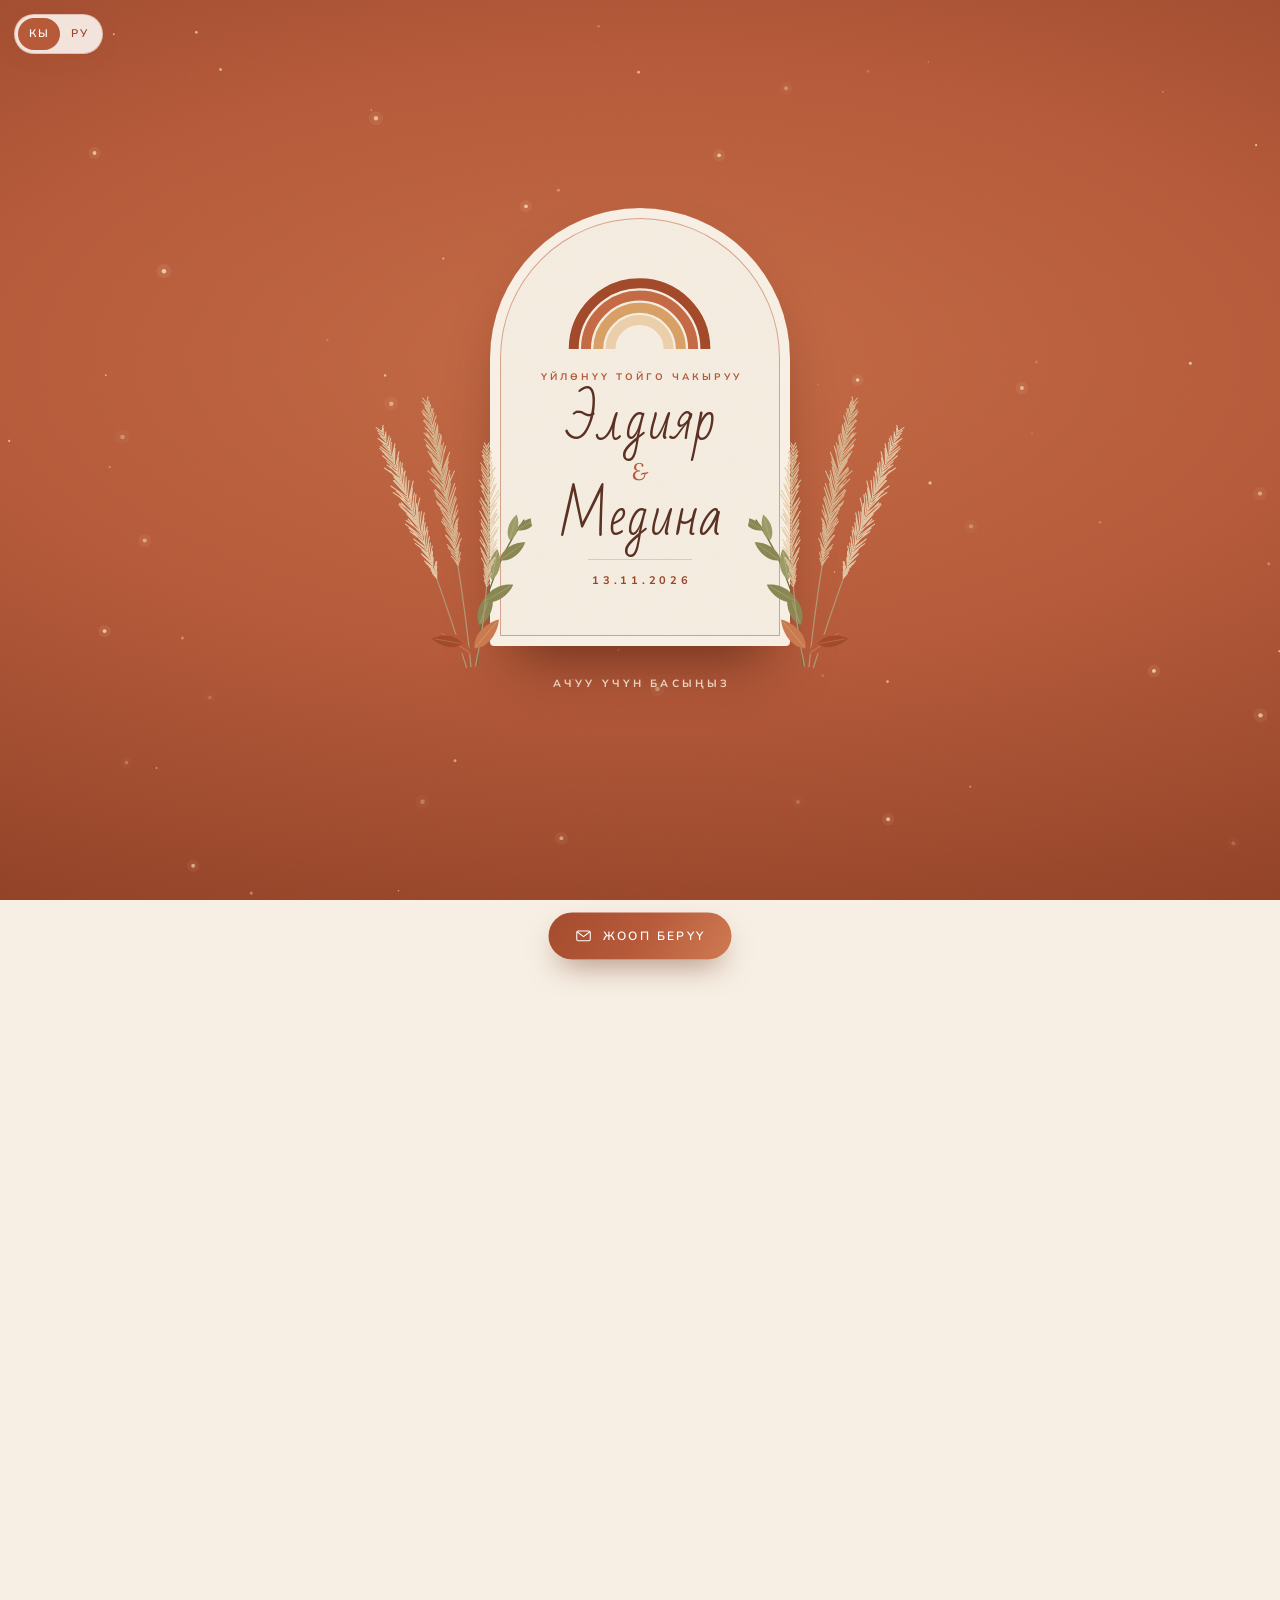
==== commit b92d3b96: "«Күз»: fill the empty background with boho decor - faint boho pattern on the page background (small " ====
--- a/index.html
+++ b/index.html
@@ -29,6 +29,10 @@
   <svg width="0" height="0" style="position:absolute" aria-hidden="true">
     <defs>
       <symbol id="pampas" viewBox="0 0 140 264"><path d="M70 262 C 80 210, 104 170, 134 140" stroke="#6f6c3f" stroke-width="1.2" fill="none"/><g transform="translate(78 226) rotate(-60) scale(0.8)"><path d="M0 0 C 8 -9, 26 -10, 40 0 C 26 10, 8 9, 0 0 Z" fill="#8a8752"/><path d="M2 0 L36 0" stroke="#fff" stroke-opacity=".25" stroke-width=".8"/></g><g transform="translate(86 206) rotate(-20) scale(0.75)"><path d="M0 0 C 8 -9, 26 -10, 40 0 C 26 10, 8 9, 0 0 Z" fill="#8a8752"/><path d="M2 0 L36 0" stroke="#fff" stroke-opacity=".25" stroke-width=".8"/></g><g transform="translate(96 188) rotate(-70) scale(0.7)"><path d="M0 0 C 8 -9, 26 -10, 40 0 C 26 10, 8 9, 0 0 Z" fill="#9d9a66"/><path d="M2 0 L36 0" stroke="#fff" stroke-opacity=".25" stroke-width=".8"/></g><g transform="translate(106 172) rotate(-25) scale(0.7)"><path d="M0 0 C 8 -9, 26 -10, 40 0 C 26 10, 8 9, 0 0 Z" fill="#8a8752"/><path d="M2 0 L36 0" stroke="#fff" stroke-opacity=".25" stroke-width=".8"/></g><g transform="translate(118 156) rotate(-65) scale(0.6)"><path d="M0 0 C 8 -9, 26 -10, 40 0 C 26 10, 8 9, 0 0 Z" fill="#9d9a66"/><path d="M2 0 L36 0" stroke="#fff" stroke-opacity=".25" stroke-width=".8"/></g><g transform="translate(126 148) rotate(-20) scale(0.55)"><path d="M0 0 C 8 -9, 26 -10, 40 0 C 26 10, 8 9, 0 0 Z" fill="#8a8752"/><path d="M2 0 L36 0" stroke="#fff" stroke-opacity=".25" stroke-width=".8"/></g><path d="M60.0 262.0 Q48.0 170.0 22.0 40.0" stroke="#b39874" stroke-width="1.1" fill="none"/><path d="M47.5 178.0 l-3.0 -5.0 M47.5 178.0 l1.1 -5.6 M47.0 175.5 l-3.2 -5.4 M47.0 175.5 l2.5 -8.0 M46.6 172.9 l-4.0 -6.5 M46.6 172.9 l3.5 -9.3 M46.2 170.3 l-5.6 -7.0 M46.2 170.3 l3.4 -7.0 M45.7 167.7 l-6.4 -6.8 M45.7 167.7 l1.9 -8.4 M45.3 165.1 l-6.9 -10.0 M45.3 165.1 l2.6 -10.8 M44.8 162.5 l-7.0 -8.4 M44.8 162.5 l3.1 -9.0 M44.4 159.9 l-5.5 -9.2 M44.4 159.9 l4.2 -10.9 M43.9 157.2 l-7.4 -10.7 M43.9 157.2 l3.5 -11.1 M43.5 154.6 l-9.5 -10.4 M43.5 154.6 l3.3 -13.1 M43.0 151.9 l-9.6 -12.2 M43.0 151.9 l4.6 -11.6 M42.6 149.3 l-8.6 -8.4 M42.6 149.3 l4.5 -14.8 M42.1 146.6 l-7.7 -12.2 M42.1 146.6 l2.8 -15.1 M41.6 143.9 l-10.2 -11.3 M41.6 143.9 l5.6 -12.6 M41.1 141.2 l-10.3 -11.8 M41.1 141.2 l4.9 -14.1 M40.7 138.5 l-12.4 -13.1 M40.7 138.5 l4.9 -15.7 M40.2 135.8 l-8.7 -14.5 M40.2 135.8 l6.5 -17.5 M39.7 133.0 l-10.1 -10.7 M39.7 133.0 l4.7 -16.3 M39.2 130.3 l-8.1 -13.7 M39.2 130.3 l3.0 -13.5 M38.7 127.5 l-9.3 -15.4 M38.7 127.5 l3.0 -14.5 M38.2 124.8 l-11.2 -15.1 M38.2 124.8 l3.1 -15.8 M37.7 122.0 l-12.0 -14.7 M37.7 122.0 l7.3 -17.4 M37.2 119.2 l-9.2 -13.2 M37.2 119.2 l5.1 -18.4 M36.7 116.4 l-10.3 -10.1 M36.7 116.4 l3.2 -14.6 M36.2 113.6 l-9.3 -13.7 M36.2 113.6 l4.9 -14.3 M35.6 110.8 l-8.2 -13.9 M35.6 110.8 l4.5 -16.4 M35.1 108.0 l-12.7 -12.4 M35.1 108.0 l5.3 -16.4 M34.6 105.1 l-9.0 -10.2 M34.6 105.1 l7.3 -16.6 M34.1 102.3 l-12.7 -12.9 M34.1 102.3 l4.2 -15.1 M33.5 99.4 l-9.0 -14.3 M33.5 99.4 l2.4 -13.2 M33.0 96.6 l-7.7 -11.5 M33.0 96.6 l3.4 -12.8 M32.4 93.7 l-6.9 -11.7 M32.4 93.7 l2.8 -14.6 M31.9 90.8 l-9.1 -15.0 M31.9 90.8 l4.4 -12.6 M31.3 87.9 l-8.1 -11.6 M31.3 87.9 l3.4 -12.5 M30.8 85.0 l-12.2 -12.5 M30.8 85.0 l4.2 -14.0 M30.2 82.0 l-6.5 -10.3 M30.2 82.0 l3.3 -12.6 M29.7 79.1 l-8.4 -8.7 M29.7 79.1 l2.7 -16.0 M29.1 76.2 l-7.4 -9.0 M29.1 76.2 l3.4 -10.5 M28.5 73.2 l-9.7 -11.8 M28.5 73.2 l5.4 -12.8 M28.0 70.2 l-6.8 -9.6 M28.0 70.2 l2.8 -13.4 M27.4 67.3 l-8.3 -10.1 M27.4 67.3 l2.6 -10.3 M26.8 64.3 l-9.3 -9.6 M26.8 64.3 l4.8 -11.6 M26.2 61.3 l-8.0 -8.3 M26.2 61.3 l2.3 -10.4 M25.6 58.3 l-4.9 -6.5 M25.6 58.3 l1.5 -8.9 M25.0 55.3 l-5.6 -7.9 M25.0 55.3 l3.6 -8.1 M24.4 52.2 l-7.0 -6.7 M24.4 52.2 l3.2 -7.1 M23.8 49.2 l-3.6 -5.2 M23.8 49.2 l1.3 -6.1 M23.2 46.1 l-4.4 -5.0 M23.2 46.1 l2.2 -5.4 M22.6 43.1 l-4.3 -4.8 M22.6 43.1 l1.1 -6.1 M22.0 40.0 l-4.6 -4.5 M22.0 40.0 l2.0 -5.4" stroke="#e9d6b6" stroke-width="1.0" stroke-linecap="round" fill="none" opacity=".85"/><path d="M64.0 262.0 Q72.0 160.0 66.0 22.0" stroke="#b39874" stroke-width="1.1" fill="none"/><path d="M68.3 170.0 l-2.5 -6.3 M68.3 170.0 l3.0 -6.1 M68.3 167.3 l-4.3 -6.2 M68.3 167.3 l4.2 -8.1 M68.3 164.6 l-4.0 -6.7 M68.3 164.6 l3.0 -7.1 M68.4 161.9 l-6.0 -9.1 M68.4 161.9 l4.3 -10.1 M68.4 159.2 l-6.4 -9.2 M68.4 159.2 l4.8 -9.6 M68.4 156.5 l-3.4 -8.6 M68.4 156.5 l7.0 -9.6 M68.5 153.8 l-6.5 -12.3 M68.5 153.8 l6.3 -12.1 M68.5 151.1 l-6.0 -9.4 M68.5 151.1 l4.8 -10.5 M68.5 148.4 l-5.4 -12.4 M68.5 148.4 l5.3 -11.6 M68.5 145.6 l-5.9 -14.7 M68.5 145.6 l5.9 -12.1 M68.6 142.9 l-7.9 -14.3 M68.6 142.9 l7.4 -14.6 M68.6 140.1 l-6.9 -13.1 M68.6 140.1 l5.7 -10.5 M68.6 137.3 l-6.0 -11.8 M68.6 137.3 l5.8 -15.7 M68.6 134.6 l-5.9 -14.1 M68.6 134.6 l8.3 -13.4 M68.6 131.8 l-6.8 -14.4 M68.6 131.8 l8.4 -15.3 M68.6 129.0 l-6.1 -15.3 M68.6 129.0 l6.0 -13.5 M68.6 126.2 l-8.9 -13.9 M68.6 126.2 l8.7 -15.8 M68.5 123.3 l-9.3 -13.4 M68.5 123.3 l8.2 -14.6 M68.5 120.5 l-8.7 -15.9 M68.5 120.5 l7.7 -15.3 M68.5 117.7 l-9.4 -17.6 M68.5 117.7 l10.0 -16.8 M68.5 114.8 l-9.1 -12.8 M68.5 114.8 l9.6 -17.7 M68.5 112.0 l-8.4 -12.4 M68.5 112.0 l6.2 -15.8 M68.4 109.1 l-5.9 -14.6 M68.4 109.1 l6.5 -17.4 M68.4 106.2 l-11.1 -16.9 M68.4 106.2 l7.0 -17.6 M68.4 103.4 l-7.9 -13.0 M68.4 103.4 l11.4 -17.3 M68.3 100.5 l-8.5 -18.7 M68.3 100.5 l7.5 -15.8 M68.3 97.6 l-11.8 -15.8 M68.3 97.6 l6.3 -15.9 M68.2 94.6 l-8.0 -14.3 M68.2 94.6 l6.1 -15.1 M68.2 91.7 l-7.6 -12.0 M68.2 91.7 l7.9 -15.0 M68.1 88.8 l-5.9 -15.0 M68.1 88.8 l8.3 -15.1 M68.1 85.9 l-7.6 -18.7 M68.1 85.9 l10.5 -17.1 M68.0 82.9 l-6.0 -14.1 M68.0 82.9 l6.2 -17.5 M67.9 80.0 l-6.2 -12.9 M67.9 80.0 l8.2 -17.3 M67.9 77.0 l-8.4 -12.2 M67.9 77.0 l6.8 -17.6 M67.8 74.0 l-8.8 -14.8 M67.8 74.0 l4.6 -12.5 M67.7 71.0 l-8.2 -12.8 M67.7 71.0 l6.1 -17.2 M67.6 68.0 l-9.0 -14.5 M67.6 68.0 l5.9 -16.3 M67.6 65.0 l-6.5 -15.6 M67.6 65.0 l6.0 -12.6 M67.5 62.0 l-8.5 -14.4 M67.5 62.0 l4.8 -11.5 M67.4 59.0 l-6.3 -10.9 M67.4 59.0 l4.2 -11.4 M67.3 56.0 l-4.6 -11.0 M67.3 56.0 l4.9 -11.4 M67.2 52.9 l-6.6 -9.8 M67.2 52.9 l5.0 -10.2 M67.1 49.9 l-4.6 -8.9 M67.1 49.9 l3.8 -9.3 M67.0 46.8 l-6.6 -9.9 M67.0 46.8 l4.1 -10.8 M66.9 43.7 l-5.6 -7.5 M66.9 43.7 l5.5 -9.2 M66.8 40.7 l-5.8 -10.0 M66.8 40.7 l4.2 -9.3 M66.6 37.6 l-6.1 -9.3 M66.6 37.6 l4.2 -9.7 M66.5 34.5 l-4.9 -7.4 M66.5 34.5 l3.3 -7.3 M66.4 31.4 l-2.5 -5.8 M66.4 31.4 l2.6 -7.5 M66.3 28.3 l-2.4 -4.8 M66.3 28.3 l2.3 -6.6 M66.1 25.1 l-3.9 -5.3 M66.1 25.1 l2.1 -5.1 M66.0 22.0 l-2.8 -5.4 M66.0 22.0 l2.1 -5.7" stroke="#dcc29c" stroke-width="1.0" stroke-linecap="round" fill="none" opacity=".85"/><path d="M68.0 262.0 Q98.0 190.0 112.0 70.0" stroke="#b39874" stroke-width="1.1" fill="none"/><path d="M90.4 193.1 l-1.1 -6.0 M90.4 193.1 l4.0 -3.4 M91.0 190.6 l-1.4 -7.8 M91.0 190.6 l4.0 -5.0 M91.6 188.0 l-0.8 -7.4 M91.6 188.0 l5.1 -5.8 M92.2 185.5 l-1.5 -8.5 M92.2 185.5 l4.3 -6.5 M92.8 183.0 l-1.3 -8.9 M92.8 183.0 l4.3 -6.3 M93.4 180.4 l-1.8 -8.8 M93.4 180.4 l6.8 -7.5 M94.0 177.8 l-3.7 -10.6 M94.0 177.8 l8.5 -8.7 M94.6 175.2 l-2.4 -10.2 M94.6 175.2 l7.3 -6.4 M95.2 172.6 l-4.0 -11.7 M95.2 172.6 l7.2 -11.1 M95.8 170.0 l-4.8 -11.9 M95.8 170.0 l9.5 -9.8 M96.4 167.3 l-2.2 -12.5 M96.4 167.3 l9.2 -10.9 M96.9 164.6 l-5.2 -13.7 M96.9 164.6 l9.9 -11.3 M97.5 162.0 l-4.7 -13.6 M97.5 162.0 l6.4 -9.0 M98.0 159.3 l-2.4 -12.8 M98.0 159.3 l8.4 -12.9 M98.6 156.5 l-4.4 -14.0 M98.6 156.5 l9.9 -11.2 M99.1 153.8 l-3.3 -11.1 M99.1 153.8 l10.8 -11.2 M99.7 151.0 l-4.3 -13.9 M99.7 151.0 l8.0 -9.0 M100.2 148.3 l-4.7 -12.3 M100.2 148.3 l7.0 -11.3 M100.7 145.5 l-4.7 -12.2 M100.7 145.5 l11.7 -12.8 M101.3 142.7 l-4.2 -13.4 M101.3 142.7 l9.7 -12.4 M101.8 139.8 l-5.8 -14.3 M101.8 139.8 l8.1 -9.5 M102.3 137.0 l-2.9 -13.1 M102.3 137.0 l9.2 -10.2 M102.8 134.1 l-4.0 -11.4 M102.8 134.1 l6.9 -11.6 M103.3 131.3 l-5.7 -14.7 M103.3 131.3 l8.8 -10.3 M103.8 128.4 l-4.6 -13.6 M103.8 128.4 l7.5 -9.9 M104.3 125.4 l-5.4 -11.6 M104.3 125.4 l11.9 -11.9 M104.7 122.5 l-2.7 -13.7 M104.7 122.5 l11.3 -12.4 M105.2 119.6 l-4.0 -12.1 M105.2 119.6 l8.7 -13.8 M105.7 116.6 l-3.5 -13.7 M105.7 116.6 l7.1 -11.8 M106.1 113.6 l-5.1 -10.3 M106.1 113.6 l8.9 -10.0 M106.6 110.6 l-6.1 -12.6 M106.6 110.6 l8.0 -12.7 M107.0 107.6 l-3.4 -9.8 M107.0 107.6 l6.0 -11.1 M107.5 104.6 l-3.7 -10.6 M107.5 104.6 l5.8 -9.9 M107.9 101.5 l-3.8 -12.6 M107.9 101.5 l6.0 -11.3 M108.4 98.4 l-4.1 -8.6 M108.4 98.4 l8.2 -8.9 M108.8 95.3 l-4.4 -8.7 M108.8 95.3 l5.7 -8.5 M109.2 92.2 l-4.9 -9.1 M109.2 92.2 l5.3 -8.1 M109.6 89.1 l-2.2 -7.4 M109.6 89.1 l5.1 -9.2 M110.0 86.0 l-3.0 -9.5 M110.0 86.0 l4.1 -6.7 M110.4 82.8 l-2.4 -6.4 M110.4 82.8 l5.0 -7.6 M110.8 79.6 l-3.4 -6.7 M110.8 79.6 l4.7 -6.2 M111.2 76.4 l-2.5 -4.7 M111.2 76.4 l2.7 -3.4 M111.6 73.2 l-2.1 -4.6 M111.6 73.2 l3.4 -4.3 M112.0 70.0 l-1.3 -4.1 M112.0 70.0 l2.9 -3.3" stroke="#e4cba6" stroke-width="1.0" stroke-linecap="round" fill="none" opacity=".85"/><g transform="translate(66 250) rotate(-135) scale(0.9)"><path d="M0 0 C 8 -9, 26 -10, 40 0 C 26 10, 8 9, 0 0 Z" fill="#b65a3a"/><path d="M2 0 L36 0" stroke="#fff" stroke-opacity=".25" stroke-width=".8"/></g><g transform="translate(70 246) rotate(-40) scale(0.85)"><path d="M0 0 C 8 -9, 26 -10, 40 0 C 26 10, 8 9, 0 0 Z" fill="#c97a4e"/><path d="M2 0 L36 0" stroke="#fff" stroke-opacity=".25" stroke-width=".8"/></g><g transform="translate(60 240) rotate(-160) scale(0.7)"><path d="M0 0 C 8 -9, 26 -10, 40 0 C 26 10, 8 9, 0 0 Z" fill="#a24a2a"/><path d="M2 0 L36 0" stroke="#fff" stroke-opacity=".25" stroke-width=".8"/></g></symbol>
+      <!-- Фон бөлүмдөрү: эвкалипт, кургак жалбырактар, жарым күн / Декор разделов -->
+      <symbol id="euca" viewBox="0 0 130 256"><path d="M40 250 Q20 140 70 20" fill="none" stroke="#7c7a48" stroke-width="1.3"/><ellipse cx="24.7" cy="217.7" rx="11.5" ry="9.4" transform="rotate(175 24.7 217.7)" fill="#b2b18a"/><path d="M35.6 216.8 L24.7 217.7" stroke="#6b6a3c" stroke-width=".7" opacity=".6"/><ellipse cx="44.6" cy="193.6" rx="10.8" ry="8.9" transform="rotate(-1 44.6 193.6)" fill="#a3a274"/><path d="M34.4 193.8 L44.6 193.6" stroke="#6b6a3c" stroke-width=".7" opacity=".6"/><ellipse cx="25.7" cy="170.3" rx="9.4" ry="7.7" transform="rotate(-178 25.7 170.3)" fill="#b2b18a"/><path d="M34.6 170.6 L25.7 170.3" stroke="#6b6a3c" stroke-width=".7" opacity=".6"/><ellipse cx="45.7" cy="148.2" rx="9.9" ry="8.1" transform="rotate(6 45.7 148.2)" fill="#a3a274"/><path d="M36.4 147.3 L45.7 148.2" stroke="#6b6a3c" stroke-width=".7" opacity=".6"/><ellipse cx="32.1" cy="122.4" rx="7.9" ry="6.5" transform="rotate(-171 32.1 122.4)" fill="#7c7a48"/><path d="M39.6 123.7 L32.1 122.4" stroke="#6b6a3c" stroke-width=".7" opacity=".6"/><ellipse cx="51.1" cy="101.4" rx="7.4" ry="6.1" transform="rotate(13 51.1 101.4)" fill="#8f8d58"/><path d="M44.2 99.9 L51.1 101.4" stroke="#6b6a3c" stroke-width=".7" opacity=".6"/><ellipse cx="43.4" cy="73.9" rx="7.6" ry="6.3" transform="rotate(-164 43.4 73.9)" fill="#b2b18a"/><path d="M50.4 75.8 L43.4 73.9" stroke="#6b6a3c" stroke-width=".7" opacity=".6"/><ellipse cx="64.8" cy="54.0" rx="7.6" ry="6.2" transform="rotate(19 64.8 54.0)" fill="#a3a274"/><path d="M58.0 51.6 L64.8 54.0" stroke="#6b6a3c" stroke-width=".7" opacity=".6"/><ellipse cx="61.6" cy="25.0" rx="6.2" ry="5.1" transform="rotate(-158 61.6 25.0)" fill="#8f8d58"/><path d="M67.1 27.2 L61.6 25.0" stroke="#6b6a3c" stroke-width=".7" opacity=".6"/><path d="M44 250 Q80 170 108 96" fill="none" stroke="#7c7a48" stroke-width="1.3"/><ellipse cx="45.6" cy="222.2" rx="10.3" ry="8.5" transform="rotate(-156 45.6 222.2)" fill="#a3a274"/><path d="M54.6 226.1 L45.6 222.2" stroke="#6b6a3c" stroke-width=".7" opacity=".6"/><ellipse cx="75.9" cy="204.7" rx="11.6" ry="9.5" transform="rotate(23 75.9 204.7)" fill="#8f8d58"/><path d="M65.8 200.4 L75.9 204.7" stroke="#6b6a3c" stroke-width=".7" opacity=".6"/><ellipse cx="67.7" cy="171.2" rx="10.1" ry="8.3" transform="rotate(-157 67.7 171.2)" fill="#7c7a48"/><path d="M76.6 174.9 L67.7 171.2" stroke="#6b6a3c" stroke-width=".7" opacity=".6"/><ellipse cx="94.1" cy="152.7" rx="8.2" ry="6.7" transform="rotate(22 94.1 152.7)" fill="#a3a274"/><path d="M86.9 149.8 L94.1 152.7" stroke="#6b6a3c" stroke-width=".7" opacity=".6"/><ellipse cx="90.5" cy="122.4" rx="7.2" ry="5.9" transform="rotate(-159 90.5 122.4)" fill="#7c7a48"/><path d="M96.8 124.9 L90.5 122.4" stroke="#6b6a3c" stroke-width=".7" opacity=".6"/><ellipse cx="111.7" cy="102.5" rx="6.1" ry="5.0" transform="rotate(21 111.7 102.5)" fill="#8f8d58"/><path d="M106.3 100.4 L111.7 102.5" stroke="#6b6a3c" stroke-width=".7" opacity=".6"/></symbol>
+      <symbol id="leaves" viewBox="0 0 120 150"><g transform="translate(60 110) rotate(-110) scale(1.0)"><path d="M0 0 C 10 -12, 34 -13, 52 0 C 34 13, 10 12, 0 0 Z" fill="#b65a3a"/><path d="M3 0 L48 0" stroke="#fff6ea" stroke-opacity=".45" stroke-width="1"/></g><g transform="translate(62 110) rotate(-60) scale(1.05)"><path d="M0 0 C 10 -12, 34 -13, 52 0 C 34 13, 10 12, 0 0 Z" fill="#d9a066"/><path d="M3 0 L48 0" stroke="#fff6ea" stroke-opacity=".45" stroke-width="1"/></g><g transform="translate(58 112) rotate(-150) scale(0.85)"><path d="M0 0 C 10 -12, 34 -13, 52 0 C 34 13, 10 12, 0 0 Z" fill="#8a8752"/><path d="M3 0 L48 0" stroke="#fff6ea" stroke-opacity=".45" stroke-width="1"/></g><g transform="translate(64 112) rotate(-20) scale(0.8)"><path d="M0 0 C 10 -12, 34 -13, 52 0 C 34 13, 10 12, 0 0 Z" fill="#c46a45"/><path d="M3 0 L48 0" stroke="#fff6ea" stroke-opacity=".45" stroke-width="1"/></g><path d="M60 110 C 58 124, 54 136, 48 146" stroke="#9c7a5a" stroke-width="1.3" fill="none"/></symbol>
+      <symbol id="halfsun" viewBox="0 0 120 64"><g fill="none" stroke="#c46a45" stroke-width="1.6" stroke-linecap="round"><path d="M30 62 A30 30 0 0 1 90 62"/><path d="M98.0 62.0 L114.0 62.0"/><path d="M96.7 52.2 L112.2 48.0"/><path d="M92.9 43.0 L106.8 35.0"/><path d="M86.9 35.1 L98.2 23.8"/><path d="M79.0 29.1 L87.0 15.2"/><path d="M69.8 25.3 L74.0 9.8"/><path d="M60.0 24.0 L60.0 8.0"/><path d="M50.2 25.3 L46.0 9.8"/><path d="M41.0 29.1 L33.0 15.2"/><path d="M33.1 35.1 L21.8 23.8"/><path d="M27.1 43.0 L13.2 35.0"/><path d="M23.3 52.2 L7.8 48.0"/><path d="M22.0 62.0 L6.0 62.0"/></g><path d="M40 62 A20 20 0 0 1 80 62 Z" fill="#d9a066" fill-opacity=".75"/></symbol>
       <!-- Бохо-асан / Бохо-радуга -->
       <symbol id="rainbow" viewBox="0 0 200 106">
         <g fill="none" stroke-width="13"><path d="M14 106 A86 86 0 0 1 186 106" stroke="#a24a2a"/><path d="M30 106 A70 70 0 0 1 170 106" stroke="#c46a45"/><path d="M46 106 A54 54 0 0 1 154 106" stroke="#d9a066"/><path d="M62 106 A38 38 0 0 1 138 106" stroke="#ebcfab"/></g>
@@ -119,6 +123,7 @@
 
     <!-- ===== Чакыруу ===== -->
     <section id="invite" class="sec sec--invite">
+      <div class="deco" aria-hidden="true"><i class="dc blob blob--a"></i><svg class="dc dc--pampas dc--r dc--top" viewBox="0 0 140 264"><use href="#pampas"/></svg><svg class="dc dc--leaves dc--l dc--low" viewBox="0 0 120 150"><use href="#leaves"/></svg></div>
       <div class="wrap reveal">
         <svg class="orn" aria-hidden="true"><use href="#horn"/></svg>
         <p class="kicker" data-i18n="kInvite">Чакыруу</p>
@@ -129,6 +134,7 @@
 
     <!-- ===== Той салтанаты ===== -->
     <section class="sec sec--date" id="date">
+      <div class="deco" aria-hidden="true"><i class="dc blob blob--b"></i><svg class="dc dc--euca dc--l dc--top" viewBox="0 0 130 256"><use href="#euca"/></svg><svg class="dc dc--sun dc--r dc--mid" viewBox="0 0 120 64"><use href="#halfsun"/></svg><svg class="dc dc--leaves dc--r dc--low" viewBox="0 0 120 150"><use href="#leaves"/></svg></div>
       <div class="wrap reveal">
         <svg class="orn" aria-hidden="true"><use href="#horn"/></svg>
         <p class="kicker" data-i18n="kDate">Той салтанаты</p>
@@ -141,6 +147,7 @@
 
     <!-- ===== Тойго чейин ===== -->
     <section class="sec sec--countdown">
+      <div class="deco" aria-hidden="true"><svg class="dc dc--sun dc--l dc--top" viewBox="0 0 120 64"><use href="#halfsun"/></svg><svg class="dc dc--sun dc--r dc--top" viewBox="0 0 120 64"><use href="#halfsun"/></svg><svg class="dc dc--pampas dc--l dc--cd" viewBox="0 0 140 264"><use href="#pampas"/></svg><svg class="dc dc--pampas dc--r dc--cd" viewBox="0 0 140 264"><use href="#pampas"/></svg></div>
       <div class="wrap reveal">
         <svg class="orn" aria-hidden="true"><use href="#horn"/></svg>
         <p class="kicker" data-i18n="kCountdown">Тойго чейин</p>
@@ -156,6 +163,7 @@
 
     <!-- ===== Дарегибиз ===== -->
     <section class="sec sec--venue" id="venue">
+      <div class="deco" aria-hidden="true"><i class="dc blob blob--c"></i><svg class="dc dc--pampas dc--l dc--top" viewBox="0 0 140 264"><use href="#pampas"/></svg><svg class="dc dc--euca dc--r dc--low" viewBox="0 0 130 256"><use href="#euca"/></svg></div>
       <div class="wrap reveal">
         <svg class="orn" aria-hidden="true"><use href="#horn"/></svg>
         <p class="kicker" data-i18n="kVenue">Дарегибиз</p>
@@ -177,6 +185,7 @@
 
     <!-- ===== Той ээлери ===== -->
     <section class="sec sec--hosts" id="hosts">
+      <div class="deco" aria-hidden="true"><i class="dc blob blob--d"></i><svg class="dc dc--euca dc--l dc--host" viewBox="0 0 130 256"><use href="#euca"/></svg><svg class="dc dc--euca dc--r dc--host" viewBox="0 0 130 256"><use href="#euca"/></svg></div>
       <div class="wrap reveal">
         <svg class="orn" aria-hidden="true"><use href="#horn"/></svg>
         <p class="kicker" data-i18n="kHosts">Той ээлери</p>
@@ -187,6 +196,7 @@
 
     <!-- ===== Эскертүү ===== -->
     <section class="sec sec--notes" id="notes-sec">
+      <div class="deco" aria-hidden="true"><svg class="dc dc--leaves dc--r dc--top" viewBox="0 0 120 150"><use href="#leaves"/></svg><svg class="dc dc--sun dc--l dc--low" viewBox="0 0 120 64"><use href="#halfsun"/></svg></div>
       <div class="wrap reveal">
         <svg class="orn" aria-hidden="true"><use href="#horn"/></svg>
         <p class="kicker" data-i18n="kNotes">Эскертүү</p>
@@ -197,6 +207,7 @@
 
     <!-- ===== Суроо (RSVP) ===== -->
     <section id="rsvp" class="sec sec--rsvp">
+      <div class="deco" aria-hidden="true"><i class="dc blob blob--e"></i><svg class="dc dc--sun dc--r dc--top" viewBox="0 0 120 64"><use href="#halfsun"/></svg><svg class="dc dc--pampas dc--l dc--mid" viewBox="0 0 140 264"><use href="#pampas"/></svg><svg class="dc dc--leaves dc--r dc--low" viewBox="0 0 120 150"><use href="#leaves"/></svg></div>
       <div class="wrap reveal">
         <svg class="orn" aria-hidden="true"><use href="#horn"/></svg>
         <p class="kicker" data-i18n="kRsvp">Суроо</p>
@@ -259,6 +270,7 @@
 
     <!-- ===== Аягы ===== -->
     <footer class="footer">
+      <div class="deco" aria-hidden="true"><i class="dc blob blob--f"></i><svg class="dc dc--euca dc--l dc--low" viewBox="0 0 130 256"><use href="#euca"/></svg><svg class="dc dc--euca dc--r dc--low" viewBox="0 0 130 256"><use href="#euca"/></svg></div>
       <div class="wrap reveal">
         <svg class="footer__pampas" viewBox="0 0 140 264" aria-hidden="true"><use href="#pampas"/></svg>
         <p class="footer__text" data-cfg="closingText">Сиздерди чыдамсыздык менен күтөбүз!</p>
--- a/style.css
+++ b/style.css
@@ -26,6 +26,8 @@
   --petal-shape: leaf;
   --petal-colors: #c46a45, #d9a066, #a24a2a, #e0b07a, #9d9a66, #b65a3a;
   --paper-tex: url("data:image/svg+xml,%3Csvg xmlns='http://www.w3.org/2000/svg' width='180' height='180'%3E%3Cfilter id='n'%3E%3CfeTurbulence type='fractalNoise' baseFrequency='.75' numOctaves='3' stitchTiles='stitch'/%3E%3CfeColorMatrix values='0 0 0 0 .45 0 0 0 0 .25 0 0 0 0 .15 0 0 0 .07 0'/%3E%3C/filter%3E%3Crect width='100%25' height='100%25' filter='url(%23n)'/%3E%3C/svg%3E");
+  /* Фондогу бохо-оймо: кичинекей асан, күн, жалбырак, чекиттер / фоновый бохо-узор */
+  --boho: url("data:image/svg+xml,%3Csvg xmlns='http://www.w3.org/2000/svg' width='220' height='220'%3E%3Cg fill='none' stroke='%23b65a3a' stroke-opacity='.13' stroke-width='1.4' stroke-linecap='round'%3E%3Cpath d='M24 74a20 20 0 0 1 40 0M31 74a13 13 0 0 1 26 0M38 74a6 6 0 0 1 12 0'/%3E%3Cpath d='M150 186a14 14 0 0 1 28 0M164 166v-5M152 171l-3-3M176 171l3-3M146 182h-5M182 182h5'/%3E%3Cpath d='M66 176c8-10 20-12 28-8c-6 9-18 12-28 8zM66 176l28-8' stroke='%238a8752' stroke-opacity='.18'/%3E%3Cpath d='M176 52c4 9 1 19-6 24M182 60c-6 2-10 0-12-4' stroke='%238a8752' stroke-opacity='.16'/%3E%3C/g%3E%3Cg fill='%23d9a066' fill-opacity='.22'%3E%3Ccircle cx='138' cy='30' r='2.2'/%3E%3Ccircle cx='148' cy='37' r='1.6'/%3E%3Ccircle cx='130' cy='39' r='1.4'/%3E%3Ccircle cx='104' cy='116' r='2'/%3E%3Ccircle cx='206' cy='120' r='1.6'/%3E%3Ccircle cx='22' cy='146' r='1.8'/%3E%3C/g%3E%3C/svg%3E");
 }
 
 * { box-sizing: border-box; }
@@ -33,7 +35,7 @@
 body {
   margin: 0; min-height: 100vh;
   font-family: var(--serif); font-size: 20px; line-height: 1.6; font-variant-numeric: lining-nums;
-  color: var(--ink); background: var(--bg) var(--paper-tex);
+  color: var(--ink); background: var(--paper-tex), var(--boho), var(--bg);
   overflow-x: hidden; -webkit-font-smoothing: antialiased;
 }
 body.locked { overflow: hidden; height: 100vh; }
@@ -169,9 +171,42 @@
 /* ---------- Бөлүмдөр / Разделы ---------- */
 .sec { position: relative; padding: 76px 0; text-align: center; overflow-x: clip; }
 .sec--date, .sec--hosts { background: linear-gradient(transparent, rgba(239, 225, 207, .55)); }
-.sec--notes { background: rgba(239, 225, 207, .55); }
+.sec--notes { background: linear-gradient(rgba(239, 222, 200, .2), rgba(236, 216, 190, .75) 30%, rgba(236, 216, 190, .75) 70%, rgba(239, 222, 200, .2)); }
 .sec--rsvp { background: linear-gradient(rgba(239, 225, 207, .55), transparent); padding-bottom: 110px; }
 .wrap { width: min(620px, 100% - 36px); margin: 0 auto; }
+
+/* ---------- Бөлүмдөрдүн четиндеги декор / Декор по краям разделов ---------- */
+.deco { position: absolute; inset: 0; z-index: 0; overflow: hidden; pointer-events: none; }
+.sec > .wrap, .footer > .wrap { position: relative; z-index: 1; }
+.dc { position: absolute; display: block; transform-origin: 50% 100%; }
+.dc--pampas { width: 124px; height: 234px; animation: sway 8s ease-in-out infinite alternate; }
+.dc--euca { width: 96px; height: 189px; animation: sway 9s ease-in-out infinite alternate-reverse; }
+.dc--leaves { width: 78px; height: 98px; }
+.dc--sun { width: 104px; height: 56px; opacity: .6; transform-origin: 50% 50%; }
+.dc--l { left: -46px; }
+.dc--r { right: -46px; }
+.dc--top { top: 26px; }
+.dc--mid { top: 42%; }
+.dc--low { bottom: 30px; }
+.dc--bottom { bottom: -2px; }
+.dc--pampas.dc--l { left: -62px; transform: rotate(6deg); }
+.dc--pampas.dc--r { right: -62px; transform: scaleX(-1) rotate(6deg); }
+.dc--euca.dc--l { transform: rotate(14deg); }
+.dc--euca.dc--r { transform: scaleX(-1) rotate(14deg); }
+.dc--leaves.dc--l { left: -18px; transform: rotate(-24deg); }
+.dc--leaves.dc--r { right: -18px; transform: scaleX(-1) rotate(-24deg); }
+.dc--sun.dc--l { left: -30px; transform: rotate(90deg); }
+.dc--sun.dc--r { right: -30px; transform: rotate(-90deg); }
+.dc--euca.dc--host { top: 34%; width: 110px; height: 216px; }
+.dc--pampas.dc--cd { bottom: -40px; width: 110px; height: 208px; opacity: .9; }
+.blob { position: absolute; width: 300px; height: 260px; background: rgba(217, 160, 102, .15); border-radius: 58% 42% 63% 37% / 46% 55% 45% 54%; animation: blob 18s ease-in-out infinite alternate; }
+@keyframes blob { to { border-radius: 42% 58% 37% 63% / 55% 46% 54% 45%; rotate: 10deg; } }
+.blob--a { left: -150px; top: 90px; }
+.blob--b { right: -150px; bottom: 60px; background: rgba(182, 90, 58, .08); animation-delay: -6s; }
+.blob--c { right: -160px; top: 150px; background: rgba(138, 135, 82, .1); animation-delay: -3s; }
+.blob--d { left: 50%; top: 46%; width: 440px; height: 380px; margin: -190px 0 0 -220px; background: rgba(217, 160, 102, .14); animation-delay: -9s; }
+.blob--e { left: -170px; bottom: 120px; background: rgba(138, 135, 82, .1); animation-delay: -12s; }
+.blob--f { right: -140px; top: 30px; background: rgba(182, 90, 58, .08); }
 .orn { display: block; width: 92px; height: 50px; margin: 0 auto 8px; }
 .kicker { font-family: var(--sans); font-size: 11px; font-weight: 600; letter-spacing: .34em; text-transform: uppercase; color: var(--sage-deep); padding-left: .34em; }
 .title { font-family: var(--serif); font-style: italic; font-weight: 500; font-size: clamp(34px, 9vw, 48px); line-height: 1.15; color: var(--rose-ink); margin: 8px 0 12px; }
@@ -211,7 +246,14 @@
 .reveal.in .cal__grid .ev .hrt { transition: transform .6s cubic-bezier(.3, 1.6, .5, 1) 2.2s; transform: scale(1); }
 
 /* ---------- Тойго чейин / Обратный отсчёт ---------- */
-.sec--countdown { background: linear-gradient(160deg, #efd9c0, #f6eadb 50%, #e7e4cf); }
+.sec--countdown { padding-bottom: 96px; background: radial-gradient(120% 80% at 50% 25%, #c97450 0%, #b65a3a 55%, #9a4628 100%); }
+.sec--countdown::before { content: ""; position: absolute; inset: 0; background: var(--paper-tex); pointer-events: none; }
+.sec--countdown .kicker { color: #f6dcc0; }
+.sec--countdown .title { color: #fdf3e6; }
+.sec--countdown .orn { filter: brightness(0) invert(.94) sepia(.35); opacity: .9; }
+.sec--countdown .cd__item { box-shadow: 0 0 0 5px rgba(253, 243, 230, .18), 0 18px 32px -14px rgba(70, 25, 10, .55); }
+.sec--countdown .cd--done { color: #fdf3e6; }
+.sec--countdown .dc--sun { filter: brightness(0) invert(.95); opacity: .35; }
 .cd { display: grid; grid-template-columns: repeat(4, 1fr); gap: 10px; margin-top: 24px; }
 .cd__item { position: relative; aspect-ratio: 3 / 4; display: flex; flex-direction: column; align-items: center; justify-content: center; border-radius: 999px 999px 10px 10px; background: var(--paper); box-shadow: 0 0 0 1px var(--line), 0 0 0 5px rgba(255, 255, 255, .6), 0 16px 30px -16px rgba(156, 69, 41, .5); }
 .cd__num { font-size: clamp(30px, 9vw, 50px); font-weight: 600; line-height: 1; color: var(--rose-deep); font-variant-numeric: lining-nums tabular-nums; }
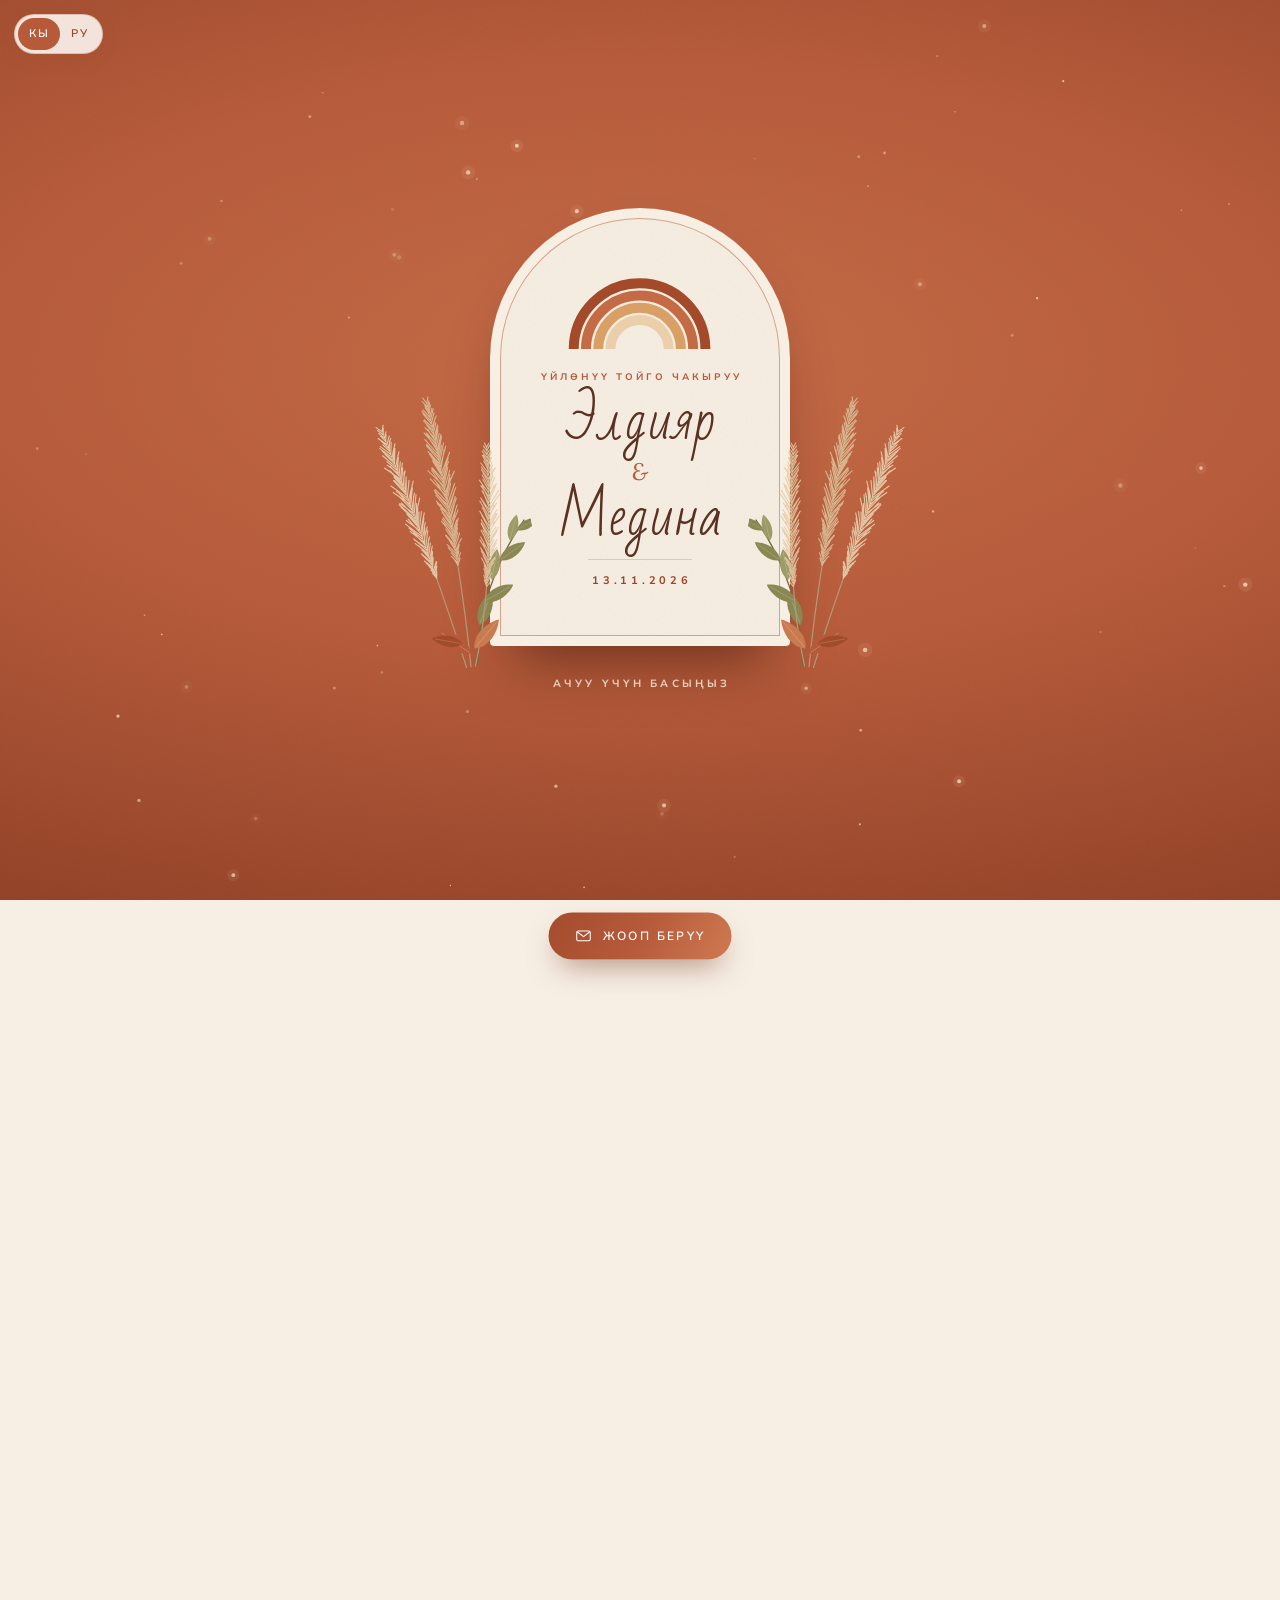
==== commit 9b0c273a: "View counter: how many people opened the invitation, shown small in the footer - google-apps-script." ====
--- a/index.html
+++ b/index.html
@@ -57,6 +57,7 @@
       <symbol id="i-cal" viewBox="0 0 24 24"><g fill="none" stroke="currentColor" stroke-width="1.4" stroke-linecap="round"><rect x="3" y="5" width="18" height="16" rx="2"/><path d="M3 10h18M8 3v4M16 3v4"/></g></symbol>
       <symbol id="i-quote" viewBox="0 0 48 36"><path fill="currentColor" d="M8 36C3 36 0 32 0 26 0 15 7 5 18 0l2 4C13 8 10 13 10 18c1 0 2-1 4-1 5 0 9 4 9 9s-4 10-15 10zm26 0c-5 0-8-4-8-10C26 15 33 5 44 0l2 4c-7 4-10 9-10 14 1 0 2-1 4-1 5 0 9 4 9 9s-4 10-15 10z"/></symbol>
       <symbol id="i-send" viewBox="0 0 24 24"><path fill="none" stroke="currentColor" stroke-width="1.4" stroke-linejoin="round" d="M21 3 10 14M21 3l-7 18-4-7-7-4z"/></symbol>
+      <symbol id="i-eye" viewBox="0 0 24 24"><g fill="none" stroke="currentColor" stroke-width="1.4"><path d="M2.5 12S6 5.8 12 5.8 21.5 12 21.5 12 18 18.2 12 18.2 2.5 12 2.5 12z"/><circle cx="12" cy="12" r="3"/></g></symbol>
     </defs>
   </svg>
 
@@ -276,6 +277,7 @@
         <p class="footer__text" data-cfg="closingText">Сиздерди чыдамсыздык менен күтөбүз!</p>
         <p class="footer__names"><span data-cfg="groom">Элдияр</span><i>&amp;</i><span data-cfg="bride">Медина</span></p>
         <p class="footer__date" data-cfg="dateShort">13.11.2026</p>
+        <p class="footer__views" id="views" hidden><svg aria-hidden="true"><use href="#i-eye"/></svg><span></span></p>
       </div>
     </footer>
   </main>
--- a/style.css
+++ b/style.css
@@ -328,6 +328,9 @@
 .footer__names { display: flex; flex-direction: column; align-items: center; font-family: var(--script); font-size: clamp(46px, 13vw, 66px); line-height: 1.05; margin: 14px 0 12px; color: var(--rose-ink); }
 .footer__names i { font-style: italic; font-family: var(--serif); font-size: .42em; color: var(--rose); line-height: 1; margin: 14px 0 8px; }
 .footer__date { font-family: var(--sans); font-size: 12px; font-weight: 600; letter-spacing: .4em; color: var(--sage-deep); padding-left: .4em; }
+.footer__views { display: flex; align-items: center; justify-content: center; gap: 6px; margin-top: 26px; font-family: var(--sans); font-size: 10.5px; font-weight: 600; letter-spacing: .08em; color: var(--muted); }
+.footer__views[hidden] { display: none; }
+.footer__views svg { width: 15px; height: 15px; flex: none; }
 
 /* ---------- Жооп берүү баскычы / Плавающая кнопка ---------- */
 .cta { position: fixed; left: 50%; bottom: calc(16px + env(safe-area-inset-bottom)); z-index: 80; display: inline-flex; align-items: center; gap: 10px; padding: 14px 26px; border-radius: 999px; text-decoration: none; font-family: var(--sans); font-size: 12px; font-weight: 600; letter-spacing: .2em; text-transform: uppercase; color: #fff; background: linear-gradient(120deg, #a44c2e, var(--rose) 50%, #cf7a52); box-shadow: 0 14px 30px -10px rgba(110, 50, 28, .55); transform: translate(-50%, 160%); transition: transform .6s var(--ease); }
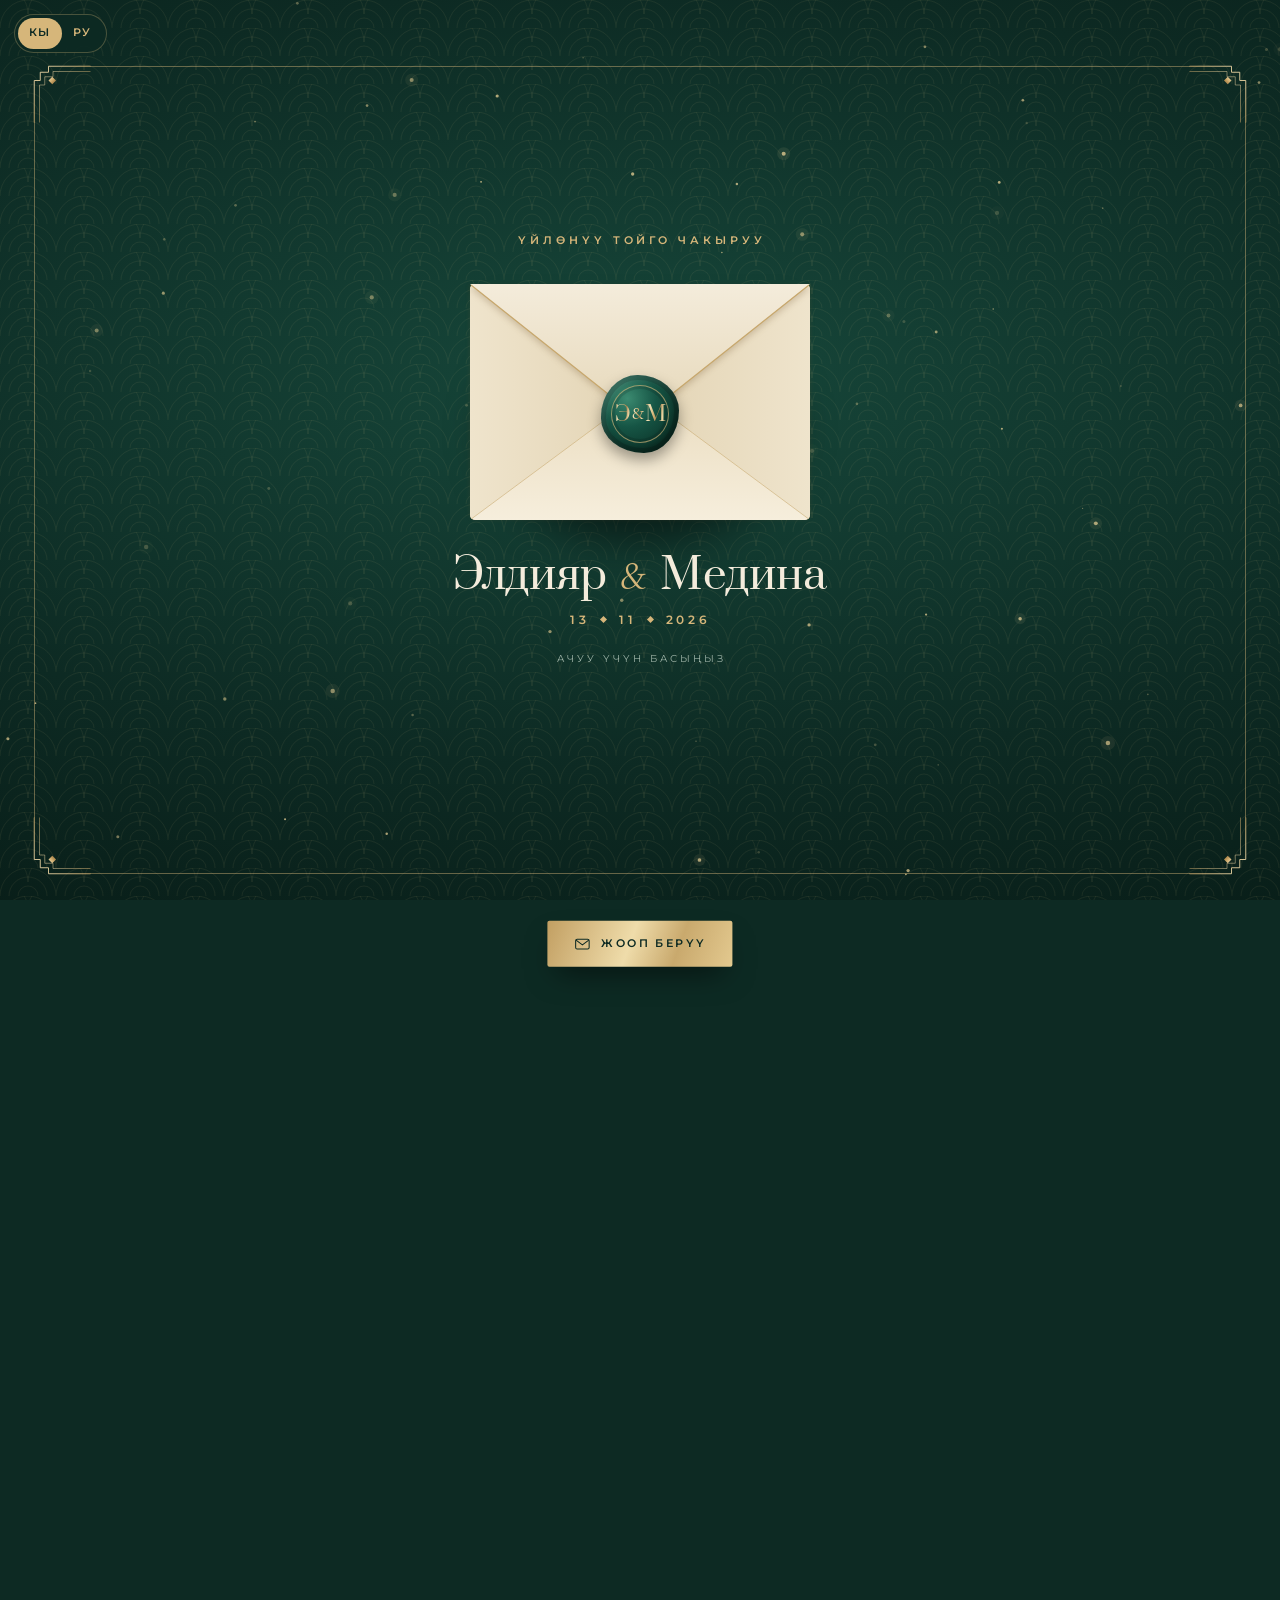
==== commit fed8e8fd: "Make «Зумурут» the main design, with edge ornaments and a clear «next» arrow - / is now «Зумурут» (e" ====
--- a/index.html
+++ b/index.html
@@ -3,7 +3,7 @@
 <head>
   <meta charset="UTF-8">
   <meta name="viewport" content="width=device-width, initial-scale=1.0, viewport-fit=cover">
-  <meta name="theme-color" content="#b65a3a">
+  <meta name="theme-color" content="#0d2a23">
   <title>Элдияр &amp; Медина — Үйлөнүү той</title>
   <meta name="description" content="Сиздерди Элдияр жана Мединанын үйлөнүү тоюна чакырабыз! 13-ноябрь 2026-жыл, жума, саат 17:00. «Жетиген» рестораны.">
   <meta property="og:title" content="Элдияр & Медина — Үйлөнүү той чакыруусу">
@@ -17,33 +17,45 @@
   <meta property="og:locale" content="ky_KG">
   <meta property="og:image:width" content="1080"><meta property="og:image:height" content="1080"><meta property="og:image:type" content="image/jpeg">
   <meta name="twitter:card" content="summary_large_image">
-  <link rel="icon" href="data:image/svg+xml,<svg xmlns='http://www.w3.org/2000/svg' viewBox='0 0 100 100'><text y='.9em' font-size='90'>🍂</text></svg>">
+  <link rel="icon" href="data:image/svg+xml,<svg xmlns='http://www.w3.org/2000/svg' viewBox='0 0 100 100'><text y='.9em' font-size='90'>💚</text></svg>">
   <link rel="preconnect" href="https://fonts.googleapis.com">
   <link rel="preconnect" href="https://fonts.gstatic.com" crossorigin>
-  <link href="https://fonts.googleapis.com/css2?family=Bad+Script&family=Lora:ital,wght@0,400;0,500;1,400;1,500&family=Nunito+Sans:wght@600;700&display=swap" rel="stylesheet">
+  <link href="https://fonts.googleapis.com/css2?family=Prata&family=Spectral:ital,wght@0,300;0,400;0,500;1,300;1,400&family=Montserrat:wght@500;600&display=swap" rel="stylesheet">
   <link rel="stylesheet" href="style.css?v=__V__">
 </head>
 <body>
 
-  <!-- ===== Пампас, күн, белгилер / Пампасная трава, радуга-арка, иконки ===== -->
+  <!-- ===== Оймолор, белгилер / Орнаменты и иконки ===== -->
   <svg width="0" height="0" style="position:absolute" aria-hidden="true">
     <defs>
-      <symbol id="pampas" viewBox="0 0 140 264"><path d="M70 262 C 80 210, 104 170, 134 140" stroke="#6f6c3f" stroke-width="1.2" fill="none"/><g transform="translate(78 226) rotate(-60) scale(0.8)"><path d="M0 0 C 8 -9, 26 -10, 40 0 C 26 10, 8 9, 0 0 Z" fill="#8a8752"/><path d="M2 0 L36 0" stroke="#fff" stroke-opacity=".25" stroke-width=".8"/></g><g transform="translate(86 206) rotate(-20) scale(0.75)"><path d="M0 0 C 8 -9, 26 -10, 40 0 C 26 10, 8 9, 0 0 Z" fill="#8a8752"/><path d="M2 0 L36 0" stroke="#fff" stroke-opacity=".25" stroke-width=".8"/></g><g transform="translate(96 188) rotate(-70) scale(0.7)"><path d="M0 0 C 8 -9, 26 -10, 40 0 C 26 10, 8 9, 0 0 Z" fill="#9d9a66"/><path d="M2 0 L36 0" stroke="#fff" stroke-opacity=".25" stroke-width=".8"/></g><g transform="translate(106 172) rotate(-25) scale(0.7)"><path d="M0 0 C 8 -9, 26 -10, 40 0 C 26 10, 8 9, 0 0 Z" fill="#8a8752"/><path d="M2 0 L36 0" stroke="#fff" stroke-opacity=".25" stroke-width=".8"/></g><g transform="translate(118 156) rotate(-65) scale(0.6)"><path d="M0 0 C 8 -9, 26 -10, 40 0 C 26 10, 8 9, 0 0 Z" fill="#9d9a66"/><path d="M2 0 L36 0" stroke="#fff" stroke-opacity=".25" stroke-width=".8"/></g><g transform="translate(126 148) rotate(-20) scale(0.55)"><path d="M0 0 C 8 -9, 26 -10, 40 0 C 26 10, 8 9, 0 0 Z" fill="#8a8752"/><path d="M2 0 L36 0" stroke="#fff" stroke-opacity=".25" stroke-width=".8"/></g><path d="M60.0 262.0 Q48.0 170.0 22.0 40.0" stroke="#b39874" stroke-width="1.1" fill="none"/><path d="M47.5 178.0 l-3.0 -5.0 M47.5 178.0 l1.1 -5.6 M47.0 175.5 l-3.2 -5.4 M47.0 175.5 l2.5 -8.0 M46.6 172.9 l-4.0 -6.5 M46.6 172.9 l3.5 -9.3 M46.2 170.3 l-5.6 -7.0 M46.2 170.3 l3.4 -7.0 M45.7 167.7 l-6.4 -6.8 M45.7 167.7 l1.9 -8.4 M45.3 165.1 l-6.9 -10.0 M45.3 165.1 l2.6 -10.8 M44.8 162.5 l-7.0 -8.4 M44.8 162.5 l3.1 -9.0 M44.4 159.9 l-5.5 -9.2 M44.4 159.9 l4.2 -10.9 M43.9 157.2 l-7.4 -10.7 M43.9 157.2 l3.5 -11.1 M43.5 154.6 l-9.5 -10.4 M43.5 154.6 l3.3 -13.1 M43.0 151.9 l-9.6 -12.2 M43.0 151.9 l4.6 -11.6 M42.6 149.3 l-8.6 -8.4 M42.6 149.3 l4.5 -14.8 M42.1 146.6 l-7.7 -12.2 M42.1 146.6 l2.8 -15.1 M41.6 143.9 l-10.2 -11.3 M41.6 143.9 l5.6 -12.6 M41.1 141.2 l-10.3 -11.8 M41.1 141.2 l4.9 -14.1 M40.7 138.5 l-12.4 -13.1 M40.7 138.5 l4.9 -15.7 M40.2 135.8 l-8.7 -14.5 M40.2 135.8 l6.5 -17.5 M39.7 133.0 l-10.1 -10.7 M39.7 133.0 l4.7 -16.3 M39.2 130.3 l-8.1 -13.7 M39.2 130.3 l3.0 -13.5 M38.7 127.5 l-9.3 -15.4 M38.7 127.5 l3.0 -14.5 M38.2 124.8 l-11.2 -15.1 M38.2 124.8 l3.1 -15.8 M37.7 122.0 l-12.0 -14.7 M37.7 122.0 l7.3 -17.4 M37.2 119.2 l-9.2 -13.2 M37.2 119.2 l5.1 -18.4 M36.7 116.4 l-10.3 -10.1 M36.7 116.4 l3.2 -14.6 M36.2 113.6 l-9.3 -13.7 M36.2 113.6 l4.9 -14.3 M35.6 110.8 l-8.2 -13.9 M35.6 110.8 l4.5 -16.4 M35.1 108.0 l-12.7 -12.4 M35.1 108.0 l5.3 -16.4 M34.6 105.1 l-9.0 -10.2 M34.6 105.1 l7.3 -16.6 M34.1 102.3 l-12.7 -12.9 M34.1 102.3 l4.2 -15.1 M33.5 99.4 l-9.0 -14.3 M33.5 99.4 l2.4 -13.2 M33.0 96.6 l-7.7 -11.5 M33.0 96.6 l3.4 -12.8 M32.4 93.7 l-6.9 -11.7 M32.4 93.7 l2.8 -14.6 M31.9 90.8 l-9.1 -15.0 M31.9 90.8 l4.4 -12.6 M31.3 87.9 l-8.1 -11.6 M31.3 87.9 l3.4 -12.5 M30.8 85.0 l-12.2 -12.5 M30.8 85.0 l4.2 -14.0 M30.2 82.0 l-6.5 -10.3 M30.2 82.0 l3.3 -12.6 M29.7 79.1 l-8.4 -8.7 M29.7 79.1 l2.7 -16.0 M29.1 76.2 l-7.4 -9.0 M29.1 76.2 l3.4 -10.5 M28.5 73.2 l-9.7 -11.8 M28.5 73.2 l5.4 -12.8 M28.0 70.2 l-6.8 -9.6 M28.0 70.2 l2.8 -13.4 M27.4 67.3 l-8.3 -10.1 M27.4 67.3 l2.6 -10.3 M26.8 64.3 l-9.3 -9.6 M26.8 64.3 l4.8 -11.6 M26.2 61.3 l-8.0 -8.3 M26.2 61.3 l2.3 -10.4 M25.6 58.3 l-4.9 -6.5 M25.6 58.3 l1.5 -8.9 M25.0 55.3 l-5.6 -7.9 M25.0 55.3 l3.6 -8.1 M24.4 52.2 l-7.0 -6.7 M24.4 52.2 l3.2 -7.1 M23.8 49.2 l-3.6 -5.2 M23.8 49.2 l1.3 -6.1 M23.2 46.1 l-4.4 -5.0 M23.2 46.1 l2.2 -5.4 M22.6 43.1 l-4.3 -4.8 M22.6 43.1 l1.1 -6.1 M22.0 40.0 l-4.6 -4.5 M22.0 40.0 l2.0 -5.4" stroke="#e9d6b6" stroke-width="1.0" stroke-linecap="round" fill="none" opacity=".85"/><path d="M64.0 262.0 Q72.0 160.0 66.0 22.0" stroke="#b39874" stroke-width="1.1" fill="none"/><path d="M68.3 170.0 l-2.5 -6.3 M68.3 170.0 l3.0 -6.1 M68.3 167.3 l-4.3 -6.2 M68.3 167.3 l4.2 -8.1 M68.3 164.6 l-4.0 -6.7 M68.3 164.6 l3.0 -7.1 M68.4 161.9 l-6.0 -9.1 M68.4 161.9 l4.3 -10.1 M68.4 159.2 l-6.4 -9.2 M68.4 159.2 l4.8 -9.6 M68.4 156.5 l-3.4 -8.6 M68.4 156.5 l7.0 -9.6 M68.5 153.8 l-6.5 -12.3 M68.5 153.8 l6.3 -12.1 M68.5 151.1 l-6.0 -9.4 M68.5 151.1 l4.8 -10.5 M68.5 148.4 l-5.4 -12.4 M68.5 148.4 l5.3 -11.6 M68.5 145.6 l-5.9 -14.7 M68.5 145.6 l5.9 -12.1 M68.6 142.9 l-7.9 -14.3 M68.6 142.9 l7.4 -14.6 M68.6 140.1 l-6.9 -13.1 M68.6 140.1 l5.7 -10.5 M68.6 137.3 l-6.0 -11.8 M68.6 137.3 l5.8 -15.7 M68.6 134.6 l-5.9 -14.1 M68.6 134.6 l8.3 -13.4 M68.6 131.8 l-6.8 -14.4 M68.6 131.8 l8.4 -15.3 M68.6 129.0 l-6.1 -15.3 M68.6 129.0 l6.0 -13.5 M68.6 126.2 l-8.9 -13.9 M68.6 126.2 l8.7 -15.8 M68.5 123.3 l-9.3 -13.4 M68.5 123.3 l8.2 -14.6 M68.5 120.5 l-8.7 -15.9 M68.5 120.5 l7.7 -15.3 M68.5 117.7 l-9.4 -17.6 M68.5 117.7 l10.0 -16.8 M68.5 114.8 l-9.1 -12.8 M68.5 114.8 l9.6 -17.7 M68.5 112.0 l-8.4 -12.4 M68.5 112.0 l6.2 -15.8 M68.4 109.1 l-5.9 -14.6 M68.4 109.1 l6.5 -17.4 M68.4 106.2 l-11.1 -16.9 M68.4 106.2 l7.0 -17.6 M68.4 103.4 l-7.9 -13.0 M68.4 103.4 l11.4 -17.3 M68.3 100.5 l-8.5 -18.7 M68.3 100.5 l7.5 -15.8 M68.3 97.6 l-11.8 -15.8 M68.3 97.6 l6.3 -15.9 M68.2 94.6 l-8.0 -14.3 M68.2 94.6 l6.1 -15.1 M68.2 91.7 l-7.6 -12.0 M68.2 91.7 l7.9 -15.0 M68.1 88.8 l-5.9 -15.0 M68.1 88.8 l8.3 -15.1 M68.1 85.9 l-7.6 -18.7 M68.1 85.9 l10.5 -17.1 M68.0 82.9 l-6.0 -14.1 M68.0 82.9 l6.2 -17.5 M67.9 80.0 l-6.2 -12.9 M67.9 80.0 l8.2 -17.3 M67.9 77.0 l-8.4 -12.2 M67.9 77.0 l6.8 -17.6 M67.8 74.0 l-8.8 -14.8 M67.8 74.0 l4.6 -12.5 M67.7 71.0 l-8.2 -12.8 M67.7 71.0 l6.1 -17.2 M67.6 68.0 l-9.0 -14.5 M67.6 68.0 l5.9 -16.3 M67.6 65.0 l-6.5 -15.6 M67.6 65.0 l6.0 -12.6 M67.5 62.0 l-8.5 -14.4 M67.5 62.0 l4.8 -11.5 M67.4 59.0 l-6.3 -10.9 M67.4 59.0 l4.2 -11.4 M67.3 56.0 l-4.6 -11.0 M67.3 56.0 l4.9 -11.4 M67.2 52.9 l-6.6 -9.8 M67.2 52.9 l5.0 -10.2 M67.1 49.9 l-4.6 -8.9 M67.1 49.9 l3.8 -9.3 M67.0 46.8 l-6.6 -9.9 M67.0 46.8 l4.1 -10.8 M66.9 43.7 l-5.6 -7.5 M66.9 43.7 l5.5 -9.2 M66.8 40.7 l-5.8 -10.0 M66.8 40.7 l4.2 -9.3 M66.6 37.6 l-6.1 -9.3 M66.6 37.6 l4.2 -9.7 M66.5 34.5 l-4.9 -7.4 M66.5 34.5 l3.3 -7.3 M66.4 31.4 l-2.5 -5.8 M66.4 31.4 l2.6 -7.5 M66.3 28.3 l-2.4 -4.8 M66.3 28.3 l2.3 -6.6 M66.1 25.1 l-3.9 -5.3 M66.1 25.1 l2.1 -5.1 M66.0 22.0 l-2.8 -5.4 M66.0 22.0 l2.1 -5.7" stroke="#dcc29c" stroke-width="1.0" stroke-linecap="round" fill="none" opacity=".85"/><path d="M68.0 262.0 Q98.0 190.0 112.0 70.0" stroke="#b39874" stroke-width="1.1" fill="none"/><path d="M90.4 193.1 l-1.1 -6.0 M90.4 193.1 l4.0 -3.4 M91.0 190.6 l-1.4 -7.8 M91.0 190.6 l4.0 -5.0 M91.6 188.0 l-0.8 -7.4 M91.6 188.0 l5.1 -5.8 M92.2 185.5 l-1.5 -8.5 M92.2 185.5 l4.3 -6.5 M92.8 183.0 l-1.3 -8.9 M92.8 183.0 l4.3 -6.3 M93.4 180.4 l-1.8 -8.8 M93.4 180.4 l6.8 -7.5 M94.0 177.8 l-3.7 -10.6 M94.0 177.8 l8.5 -8.7 M94.6 175.2 l-2.4 -10.2 M94.6 175.2 l7.3 -6.4 M95.2 172.6 l-4.0 -11.7 M95.2 172.6 l7.2 -11.1 M95.8 170.0 l-4.8 -11.9 M95.8 170.0 l9.5 -9.8 M96.4 167.3 l-2.2 -12.5 M96.4 167.3 l9.2 -10.9 M96.9 164.6 l-5.2 -13.7 M96.9 164.6 l9.9 -11.3 M97.5 162.0 l-4.7 -13.6 M97.5 162.0 l6.4 -9.0 M98.0 159.3 l-2.4 -12.8 M98.0 159.3 l8.4 -12.9 M98.6 156.5 l-4.4 -14.0 M98.6 156.5 l9.9 -11.2 M99.1 153.8 l-3.3 -11.1 M99.1 153.8 l10.8 -11.2 M99.7 151.0 l-4.3 -13.9 M99.7 151.0 l8.0 -9.0 M100.2 148.3 l-4.7 -12.3 M100.2 148.3 l7.0 -11.3 M100.7 145.5 l-4.7 -12.2 M100.7 145.5 l11.7 -12.8 M101.3 142.7 l-4.2 -13.4 M101.3 142.7 l9.7 -12.4 M101.8 139.8 l-5.8 -14.3 M101.8 139.8 l8.1 -9.5 M102.3 137.0 l-2.9 -13.1 M102.3 137.0 l9.2 -10.2 M102.8 134.1 l-4.0 -11.4 M102.8 134.1 l6.9 -11.6 M103.3 131.3 l-5.7 -14.7 M103.3 131.3 l8.8 -10.3 M103.8 128.4 l-4.6 -13.6 M103.8 128.4 l7.5 -9.9 M104.3 125.4 l-5.4 -11.6 M104.3 125.4 l11.9 -11.9 M104.7 122.5 l-2.7 -13.7 M104.7 122.5 l11.3 -12.4 M105.2 119.6 l-4.0 -12.1 M105.2 119.6 l8.7 -13.8 M105.7 116.6 l-3.5 -13.7 M105.7 116.6 l7.1 -11.8 M106.1 113.6 l-5.1 -10.3 M106.1 113.6 l8.9 -10.0 M106.6 110.6 l-6.1 -12.6 M106.6 110.6 l8.0 -12.7 M107.0 107.6 l-3.4 -9.8 M107.0 107.6 l6.0 -11.1 M107.5 104.6 l-3.7 -10.6 M107.5 104.6 l5.8 -9.9 M107.9 101.5 l-3.8 -12.6 M107.9 101.5 l6.0 -11.3 M108.4 98.4 l-4.1 -8.6 M108.4 98.4 l8.2 -8.9 M108.8 95.3 l-4.4 -8.7 M108.8 95.3 l5.7 -8.5 M109.2 92.2 l-4.9 -9.1 M109.2 92.2 l5.3 -8.1 M109.6 89.1 l-2.2 -7.4 M109.6 89.1 l5.1 -9.2 M110.0 86.0 l-3.0 -9.5 M110.0 86.0 l4.1 -6.7 M110.4 82.8 l-2.4 -6.4 M110.4 82.8 l5.0 -7.6 M110.8 79.6 l-3.4 -6.7 M110.8 79.6 l4.7 -6.2 M111.2 76.4 l-2.5 -4.7 M111.2 76.4 l2.7 -3.4 M111.6 73.2 l-2.1 -4.6 M111.6 73.2 l3.4 -4.3 M112.0 70.0 l-1.3 -4.1 M112.0 70.0 l2.9 -3.3" stroke="#e4cba6" stroke-width="1.0" stroke-linecap="round" fill="none" opacity=".85"/><g transform="translate(66 250) rotate(-135) scale(0.9)"><path d="M0 0 C 8 -9, 26 -10, 40 0 C 26 10, 8 9, 0 0 Z" fill="#b65a3a"/><path d="M2 0 L36 0" stroke="#fff" stroke-opacity=".25" stroke-width=".8"/></g><g transform="translate(70 246) rotate(-40) scale(0.85)"><path d="M0 0 C 8 -9, 26 -10, 40 0 C 26 10, 8 9, 0 0 Z" fill="#c97a4e"/><path d="M2 0 L36 0" stroke="#fff" stroke-opacity=".25" stroke-width=".8"/></g><g transform="translate(60 240) rotate(-160) scale(0.7)"><path d="M0 0 C 8 -9, 26 -10, 40 0 C 26 10, 8 9, 0 0 Z" fill="#a24a2a"/><path d="M2 0 L36 0" stroke="#fff" stroke-opacity=".25" stroke-width=".8"/></g></symbol>
-      <!-- Фон бөлүмдөрү: эвкалипт, кургак жалбырактар, жарым күн / Декор разделов -->
-      <symbol id="euca" viewBox="0 0 130 256"><path d="M40 250 Q20 140 70 20" fill="none" stroke="#7c7a48" stroke-width="1.3"/><ellipse cx="24.7" cy="217.7" rx="11.5" ry="9.4" transform="rotate(175 24.7 217.7)" fill="#b2b18a"/><path d="M35.6 216.8 L24.7 217.7" stroke="#6b6a3c" stroke-width=".7" opacity=".6"/><ellipse cx="44.6" cy="193.6" rx="10.8" ry="8.9" transform="rotate(-1 44.6 193.6)" fill="#a3a274"/><path d="M34.4 193.8 L44.6 193.6" stroke="#6b6a3c" stroke-width=".7" opacity=".6"/><ellipse cx="25.7" cy="170.3" rx="9.4" ry="7.7" transform="rotate(-178 25.7 170.3)" fill="#b2b18a"/><path d="M34.6 170.6 L25.7 170.3" stroke="#6b6a3c" stroke-width=".7" opacity=".6"/><ellipse cx="45.7" cy="148.2" rx="9.9" ry="8.1" transform="rotate(6 45.7 148.2)" fill="#a3a274"/><path d="M36.4 147.3 L45.7 148.2" stroke="#6b6a3c" stroke-width=".7" opacity=".6"/><ellipse cx="32.1" cy="122.4" rx="7.9" ry="6.5" transform="rotate(-171 32.1 122.4)" fill="#7c7a48"/><path d="M39.6 123.7 L32.1 122.4" stroke="#6b6a3c" stroke-width=".7" opacity=".6"/><ellipse cx="51.1" cy="101.4" rx="7.4" ry="6.1" transform="rotate(13 51.1 101.4)" fill="#8f8d58"/><path d="M44.2 99.9 L51.1 101.4" stroke="#6b6a3c" stroke-width=".7" opacity=".6"/><ellipse cx="43.4" cy="73.9" rx="7.6" ry="6.3" transform="rotate(-164 43.4 73.9)" fill="#b2b18a"/><path d="M50.4 75.8 L43.4 73.9" stroke="#6b6a3c" stroke-width=".7" opacity=".6"/><ellipse cx="64.8" cy="54.0" rx="7.6" ry="6.2" transform="rotate(19 64.8 54.0)" fill="#a3a274"/><path d="M58.0 51.6 L64.8 54.0" stroke="#6b6a3c" stroke-width=".7" opacity=".6"/><ellipse cx="61.6" cy="25.0" rx="6.2" ry="5.1" transform="rotate(-158 61.6 25.0)" fill="#8f8d58"/><path d="M67.1 27.2 L61.6 25.0" stroke="#6b6a3c" stroke-width=".7" opacity=".6"/><path d="M44 250 Q80 170 108 96" fill="none" stroke="#7c7a48" stroke-width="1.3"/><ellipse cx="45.6" cy="222.2" rx="10.3" ry="8.5" transform="rotate(-156 45.6 222.2)" fill="#a3a274"/><path d="M54.6 226.1 L45.6 222.2" stroke="#6b6a3c" stroke-width=".7" opacity=".6"/><ellipse cx="75.9" cy="204.7" rx="11.6" ry="9.5" transform="rotate(23 75.9 204.7)" fill="#8f8d58"/><path d="M65.8 200.4 L75.9 204.7" stroke="#6b6a3c" stroke-width=".7" opacity=".6"/><ellipse cx="67.7" cy="171.2" rx="10.1" ry="8.3" transform="rotate(-157 67.7 171.2)" fill="#7c7a48"/><path d="M76.6 174.9 L67.7 171.2" stroke="#6b6a3c" stroke-width=".7" opacity=".6"/><ellipse cx="94.1" cy="152.7" rx="8.2" ry="6.7" transform="rotate(22 94.1 152.7)" fill="#a3a274"/><path d="M86.9 149.8 L94.1 152.7" stroke="#6b6a3c" stroke-width=".7" opacity=".6"/><ellipse cx="90.5" cy="122.4" rx="7.2" ry="5.9" transform="rotate(-159 90.5 122.4)" fill="#7c7a48"/><path d="M96.8 124.9 L90.5 122.4" stroke="#6b6a3c" stroke-width=".7" opacity=".6"/><ellipse cx="111.7" cy="102.5" rx="6.1" ry="5.0" transform="rotate(21 111.7 102.5)" fill="#8f8d58"/><path d="M106.3 100.4 L111.7 102.5" stroke="#6b6a3c" stroke-width=".7" opacity=".6"/></symbol>
-      <symbol id="leaves" viewBox="0 0 120 150"><g transform="translate(60 110) rotate(-110) scale(1.0)"><path d="M0 0 C 10 -12, 34 -13, 52 0 C 34 13, 10 12, 0 0 Z" fill="#b65a3a"/><path d="M3 0 L48 0" stroke="#fff6ea" stroke-opacity=".45" stroke-width="1"/></g><g transform="translate(62 110) rotate(-60) scale(1.05)"><path d="M0 0 C 10 -12, 34 -13, 52 0 C 34 13, 10 12, 0 0 Z" fill="#d9a066"/><path d="M3 0 L48 0" stroke="#fff6ea" stroke-opacity=".45" stroke-width="1"/></g><g transform="translate(58 112) rotate(-150) scale(0.85)"><path d="M0 0 C 10 -12, 34 -13, 52 0 C 34 13, 10 12, 0 0 Z" fill="#8a8752"/><path d="M3 0 L48 0" stroke="#fff6ea" stroke-opacity=".45" stroke-width="1"/></g><g transform="translate(64 112) rotate(-20) scale(0.8)"><path d="M0 0 C 10 -12, 34 -13, 52 0 C 34 13, 10 12, 0 0 Z" fill="#c46a45"/><path d="M3 0 L48 0" stroke="#fff6ea" stroke-opacity=".45" stroke-width="1"/></g><path d="M60 110 C 58 124, 54 136, 48 146" stroke="#9c7a5a" stroke-width="1.3" fill="none"/></symbol>
-      <symbol id="halfsun" viewBox="0 0 120 64"><g fill="none" stroke="#c46a45" stroke-width="1.6" stroke-linecap="round"><path d="M30 62 A30 30 0 0 1 90 62"/><path d="M98.0 62.0 L114.0 62.0"/><path d="M96.7 52.2 L112.2 48.0"/><path d="M92.9 43.0 L106.8 35.0"/><path d="M86.9 35.1 L98.2 23.8"/><path d="M79.0 29.1 L87.0 15.2"/><path d="M69.8 25.3 L74.0 9.8"/><path d="M60.0 24.0 L60.0 8.0"/><path d="M50.2 25.3 L46.0 9.8"/><path d="M41.0 29.1 L33.0 15.2"/><path d="M33.1 35.1 L21.8 23.8"/><path d="M27.1 43.0 L13.2 35.0"/><path d="M23.3 52.2 L7.8 48.0"/><path d="M22.0 62.0 L6.0 62.0"/></g><path d="M40 62 A20 20 0 0 1 80 62 Z" fill="#d9a066" fill-opacity=".75"/></symbol>
-      <!-- Бохо-асан / Бохо-радуга -->
-      <symbol id="rainbow" viewBox="0 0 200 106">
-        <g fill="none" stroke-width="13"><path d="M14 106 A86 86 0 0 1 186 106" stroke="#a24a2a"/><path d="M30 106 A70 70 0 0 1 170 106" stroke="#c46a45"/><path d="M46 106 A54 54 0 0 1 154 106" stroke="#d9a066"/><path d="M62 106 A38 38 0 0 1 138 106" stroke="#ebcfab"/></g>
+      <linearGradient id="gold" x1="0" y1="0" x2="1" y2="1"><stop offset="0" stop-color="#f3e2b6"/><stop offset=".45" stop-color="#d2b073"/><stop offset=".7" stop-color="#b38b4f"/><stop offset="1" stop-color="#e9d39e"/></linearGradient>
+      <linearGradient id="envF" x1="0" y1="0" x2="0" y2="1"><stop offset="0" stop-color="#f4ecdb"/><stop offset="1" stop-color="#e6d8ba"/></linearGradient>
+      <pattern id="liner" width="22" height="22" patternUnits="userSpaceOnUse"><rect width="22" height="22" fill="#123f33"/><path d="M0 11 L11 0 L22 11 L11 22 Z" fill="none" stroke="#d6b67a" stroke-opacity=".4" stroke-width=".8"/><circle cx="11" cy="11" r="1.3" fill="#d6b67a" fill-opacity=".55"/></pattern>
+      <!-- Кочкор мүйүз (ар бир бөлүмдүн үстүндө) / «Бараний рог» над разделами -->
+      <symbol id="horn" viewBox="0 0 120 64">
+        <g fill="none" stroke="url(#gold)" stroke-width="1.5" stroke-linecap="round" stroke-linejoin="round">
+          <path d="M60 50 V34 C 57 24, 46 18, 38 23 C 31 28, 34 38, 42 37 C 47 36, 48 30, 44 28"/>
+          <path d="M60 34 C 63 24, 74 18, 82 23 C 89 28, 86 38, 78 37 C 73 36, 72 30, 76 28"/>
+          <path d="M60 50 C 56 46, 50 46, 46 49 M60 50 C 64 46, 70 46, 74 49"/>
+          <path d="M6 44 H30 M90 44 H114" stroke-width="1"/>
+        </g>
+        <g fill="url(#gold)"><path d="M60 8 l4 6 -4 6 -4 -6z"/><path d="M33 44 l3 -3 3 3 -3 3z"/><path d="M81 44 l3 -3 3 3 -3 3z"/></g>
       </symbol>
-      <!-- Бөлүм белгиси / Знак над разделами: солнце и листья -->
-      <symbol id="horn" viewBox="0 0 120 64">
-        <g fill="none" stroke="#b65a3a" stroke-width="1.3" stroke-linecap="round"><path d="M44 44 A16 16 0 0 1 76 44"/><path d="M60 22 V16 M47 27 l-4 -4 M73 27 l4 -4 M40 38 l-6 -2 M80 38 l6 -2"/><path d="M8 44 H112" stroke-opacity=".45"/></g>
-        <path d="M50 44 A10 10 0 0 1 70 44 Z" fill="#d9a066"/>
-        <g fill="#8a8752"><path d="M16 44 c 4 -7 11 -9 16 -7 c -4 6 -10 8 -16 7z"/><path d="M104 44 c -4 -7 -11 -9 -16 -7 c 4 6 10 8 16 7z"/></g>
+      <!-- Ар-деко бурч / Ступенчатый уголок -->
+      <symbol id="corner" viewBox="0 0 80 80">
+        <g fill="none" stroke="url(#gold)" stroke-width="1.2"><path d="M3 78 V22 H11 V11 H22 V3 H78"/><path d="M10 78 V28 H17 V17 H28 V10 H78" stroke-opacity=".55"/></g>
+        <path d="M22 22 l5 -5 5 5 -5 5z" fill="url(#gold)"/>
       </symbol>
-      <symbol id="corner" viewBox="0 0 80 80"><g fill="#8a8752"><path d="M8 70 c 2 -12 10 -18 20 -18 c -2 10 -10 17 -20 18z"/><path d="M10 50 c -2 -10 3 -18 11 -20 c 2 9 -3 16 -11 20z" fill="#9d9a66"/></g><path d="M8 72 C 12 50, 26 30, 52 16" fill="none" stroke="#b39874" stroke-width="1"/><circle cx="54" cy="15" r="2.6" fill="#c46a45"/></symbol>
+      <!-- Желпигич / Веер-солнце -->
+      <symbol id="fan" viewBox="0 0 200 104">
+        <g fill="none" stroke="url(#gold)" stroke-linecap="round">
+          <path d="M8 100 A92 92 0 0 1 192 100" stroke-width="1.4"/>
+          <path d="M22 100 A78 78 0 0 1 178 100" stroke-width=".8" stroke-opacity=".6"/>
+          <g id="fan-rays" stroke-width="1"></g>
+          <path d="M70 100 A30 30 0 0 1 130 100" stroke-width="1.4"/>
+        </g>
+        <path d="M80 100 A20 20 0 0 1 120 100 Z" fill="url(#gold)" fill-opacity=".9"/>
+      </symbol>
       <symbol id="i-clock" viewBox="0 0 24 24"><g fill="none" stroke="currentColor" stroke-width="1.4" stroke-linecap="round" stroke-linejoin="round"><circle cx="12" cy="12" r="9"/><path d="M12 7v5l3.2 2"/></g></symbol>
       <symbol id="i-flower" viewBox="0 0 24 24"><g fill="none" stroke="currentColor" stroke-width="1.3" stroke-linecap="round"><ellipse cx="12" cy="4.6" rx="2.9" ry="3.9"/><ellipse cx="12" cy="4.6" rx="2.9" ry="3.9" transform="rotate(72 12 10)"/><ellipse cx="12" cy="4.6" rx="2.9" ry="3.9" transform="rotate(144 12 10)"/><ellipse cx="12" cy="4.6" rx="2.9" ry="3.9" transform="rotate(216 12 10)"/><ellipse cx="12" cy="4.6" rx="2.9" ry="3.9" transform="rotate(288 12 10)"/><circle cx="12" cy="10" r="1.8"/><path d="M12 17v6M12 20.5c1.5-1.8 3.2-2.2 4.5-1.8"/></g></symbol>
       <symbol id="i-camera" viewBox="0 0 24 24"><g fill="none" stroke="currentColor" stroke-width="1.4" stroke-linecap="round" stroke-linejoin="round"><rect x="3" y="7" width="18" height="13" rx="3"/><path d="M8.5 7l1.4-2.5h4.2L15.5 7"/><circle cx="12" cy="13.5" r="3.6"/></g></symbol>
@@ -57,27 +69,56 @@
       <symbol id="i-cal" viewBox="0 0 24 24"><g fill="none" stroke="currentColor" stroke-width="1.4" stroke-linecap="round"><rect x="3" y="5" width="18" height="16" rx="2"/><path d="M3 10h18M8 3v4M16 3v4"/></g></symbol>
       <symbol id="i-quote" viewBox="0 0 48 36"><path fill="currentColor" d="M8 36C3 36 0 32 0 26 0 15 7 5 18 0l2 4C13 8 10 13 10 18c1 0 2-1 4-1 5 0 9 4 9 9s-4 10-15 10zm26 0c-5 0-8-4-8-10C26 15 33 5 44 0l2 4c-7 4-10 9-10 14 1 0 2-1 4-1 5 0 9 4 9 9s-4 10-15 10z"/></symbol>
       <symbol id="i-send" viewBox="0 0 24 24"><path fill="none" stroke="currentColor" stroke-width="1.4" stroke-linejoin="round" d="M21 3 10 14M21 3l-7 18-4-7-7-4z"/></symbol>
+      <symbol id="i-down" viewBox="0 0 24 24"><path fill="none" stroke="currentColor" stroke-width="1.6" stroke-linecap="round" stroke-linejoin="round" d="M6 9.5l6 6 6-6"/></symbol>
       <symbol id="i-eye" viewBox="0 0 24 24"><g fill="none" stroke="currentColor" stroke-width="1.4"><path d="M2.5 12S6 5.8 12 5.8 21.5 12 21.5 12 18 18.2 12 18.2 2.5 12 2.5 12z"/><circle cx="12" cy="12" r="3"/></g></symbol>
     </defs>
   </svg>
 
-  <!-- ===== Мукаба: бохо-арка / Обложка: арка, через которую входишь в приглашение ===== -->
-  <div id="intro" class="intro" data-unlock="1250" data-hide="1900">
+  <!-- ===== Мукаба: мөөр басылган конверт / Обложка: конверт с восковой печатью ===== -->
+  <div id="intro" class="intro" data-unlock="1750" data-hide="2450">
     <canvas id="dust" class="intro__dust" aria-hidden="true"></canvas>
+    <div class="hero__frame intro__frame" aria-hidden="true">
+      <svg class="hero__corner hero__corner--tl"><use href="#corner"/></svg>
+      <svg class="hero__corner hero__corner--tr"><use href="#corner"/></svg>
+      <svg class="hero__corner hero__corner--bl"><use href="#corner"/></svg>
+      <svg class="hero__corner hero__corner--br"><use href="#corner"/></svg>
+    </div>
     <div class="intro__content">
-      <p class="intro__guest" id="intro-guest" hidden></p>
-      <button id="open-btn" class="portal" type="button" aria-label="Чакырууну ачуу">
-        <span class="portal__arch" aria-hidden="true"></span>
-        <span class="portal__in" aria-hidden="true">
-          <svg class="portal__rainbow"><use href="#rainbow"/></svg>
-          <span class="portal__kicker" data-i18n="coverKicker">Үйлөнүү тойго чакыруу</span>
-          <span class="portal__names"><span data-cfg="groom">Элдияр</span><i>&amp;</i><span data-cfg="bride">Медина</span></span>
-          <span class="portal__date" data-cfg="dateShort">13.11.2026</span>
+      <div class="intro__head">
+        <p class="intro__guest" id="intro-guest" hidden></p>
+        <p class="intro__kicker" data-i18n="coverKicker">Үйлөнүү тойго чакыруу</p>
+      </div>
+      <div class="env-wrap">
+      <button id="open-btn" class="env" type="button" aria-label="Чакырууну ачуу">
+        <span class="env__back" aria-hidden="true"></span>
+        <span class="env__card" aria-hidden="true">
+          <svg class="env__card-orn"><use href="#horn"/></svg>
+          <span class="env__card-names"><span data-cfg="groom">Элдияр</span><i>&amp;</i><span data-cfg="bride">Медина</span></span>
+          <span class="env__card-date" data-cfg="dateShort">13.11.2026</span>
         </span>
-        <svg class="portal__pampas portal__pampas--l" viewBox="0 0 140 264" aria-hidden="true"><use href="#pampas"/></svg>
-        <svg class="portal__pampas portal__pampas--r" viewBox="0 0 140 264" aria-hidden="true"><use href="#pampas"/></svg>
+        <svg class="env__front" viewBox="0 0 340 236" preserveAspectRatio="none" aria-hidden="true">
+          <defs>
+            <linearGradient id="envL" x1="0" x2="1"><stop offset="0" stop-color="#efe4cc"/><stop offset="1" stop-color="#e2d3b3"/></linearGradient>
+            <linearGradient id="envR" x1="1" x2="0"><stop offset="0" stop-color="#efe4cc"/><stop offset="1" stop-color="#e2d3b3"/></linearGradient>
+            <linearGradient id="envB" x1="0" y1="1" x2="0" y2="0"><stop offset="0" stop-color="#f6eedc"/><stop offset="1" stop-color="#eadcbf"/></linearGradient>
+          </defs>
+          <path d="M0 0 L176 128 L0 236 Z" fill="url(#envL)"/>
+          <path d="M340 0 L164 128 L340 236 Z" fill="url(#envR)"/>
+          <path d="M0 236 L170 110 L340 236 Z" fill="url(#envB)"/>
+          <path d="M0 236 L170 110 L340 236" fill="none" stroke="#c7a76c" stroke-opacity=".55" stroke-width="1"/>
+        </svg>
+        <span class="env__flap" aria-hidden="true">
+          <svg class="env__flap-out" viewBox="0 0 340 136" preserveAspectRatio="none"><path d="M0 0 H340 L178 129 Q170 135 162 129 Z" fill="url(#envF)"/><path d="M1 1 L162 129 Q170 135 178 129 L339 1" fill="none" stroke="#c7a76c" stroke-width="1.2"/></svg>
+          <svg class="env__flap-in" viewBox="0 0 340 136" preserveAspectRatio="none"><path d="M0 136 H340 L170 0 Z" fill="url(#liner)"/><path d="M14 136 L170 11 L326 136" fill="none" stroke="#d6b67a" stroke-opacity=".7" stroke-width="1"/></svg>
+        </span>
+        <span class="seal__disc env__seal" aria-hidden="true"><span class="env__seal-ring"><span data-cfg="groomInitial">Э</span><b>&amp;</b><span data-cfg="brideInitial">М</span></span></span>
       </button>
-      <p class="intro__tap"><span data-i18n="tap">Ачуу үчүн басыңыз</span></p>
+      </div>
+      <div class="intro__foot">
+        <p class="intro__names"><span data-cfg="groom">Элдияр</span><i>&amp;</i><span data-cfg="bride">Медина</span></p>
+        <p class="intro__date"><span data-cfg="dateDay">13</span><b></b><span data-cfg="dateMonth">11</span><b></b><span data-cfg="dateYear">2026</span></p>
+        <p class="intro__tap"><span data-i18n="tap">Ачуу үчүн басыңыз</span></p>
+      </div>
     </div>
   </div>
 
@@ -90,7 +131,6 @@
   </button>
   <audio id="bg-music" loop preload="auto"></audio>
   <canvas id="fx" class="fx" aria-hidden="true"></canvas>
-  <canvas id="petals" class="petals" aria-hidden="true"></canvas>
   <div class="progress" aria-hidden="true"></div>
 
   <main id="page" class="page">
@@ -98,33 +138,36 @@
     <!-- ===== Башкы экран ===== -->
     <header class="hero" id="hero">
       <canvas id="hero-dust" class="hero__dust" aria-hidden="true"></canvas>
-      <svg class="hero__pampas hero__pampas--l" viewBox="0 0 140 264" aria-hidden="true"><use href="#pampas"/></svg>
-      <svg class="hero__pampas hero__pampas--r" viewBox="0 0 140 264" aria-hidden="true"><use href="#pampas"/></svg>
-      <div class="hero__arch" aria-hidden="true"></div>
+      <div class="hero__frame" aria-hidden="true">
+        <svg class="hero__corner hero__corner--tl"><use href="#corner"/></svg>
+        <svg class="hero__corner hero__corner--tr"><use href="#corner"/></svg>
+        <svg class="hero__corner hero__corner--bl"><use href="#corner"/></svg>
+        <svg class="hero__corner hero__corner--br"><use href="#corner"/></svg>
+      </div>
       <div class="arch__inner hero__in">
-        <svg class="hero__rainbow" aria-hidden="true"><use href="#rainbow"/></svg>
+        <svg class="hero__fan" aria-hidden="true"><use href="#fan"/></svg>
         <div class="arch__photo" id="hero-photo" hidden></div>
         <p class="hero__guest" id="guest" hidden></p>
         <p class="hero__kicker" data-i18n="heroKicker">Үйлөнүү той</p>
         <h1 class="hero__names">
-          <span class="hero__name write" data-cfg="groom">Элдияр</span>
+          <span class="hero__name foil" data-cfg="groom">Элдияр</span>
           <span class="hero__amp">&amp;</span>
-          <span class="hero__name write write--2" data-cfg="bride">Медина</span>
+          <span class="hero__name foil" data-cfg="bride">Медина</span>
         </h1>
         <div class="hero__date">
-          <span class="hero__side" data-cfg="weekday">Жума</span>
-          <span class="hero__sun"><span data-cfg="dateDay">13</span></span>
-          <span class="hero__side" data-cfg="timeStart">17:00</span>
-        </div>
-        <p class="hero__when"><span data-cfg="monthName">Ноябрь</span> · <span data-cfg="dateYear">2026</span></p>
+          <span class="hero__side" data-cfg="monthName">Ноябрь</span>
+          <span class="hero__gem"><span data-cfg="dateDay">13</span></span>
+          <span class="hero__side" data-cfg="dateYear">2026</span>
+        </div>
+        <p class="hero__when"><span data-cfg="weekday">Жума</span> · <span data-cfg="timeStart">17:00</span></p>
         <p class="hero__venue" data-cfg="venueName">«Жетиген» рестораны</p>
       </div>
-      <a href="#invite" class="scroll-hint" aria-label="Төмөн"><span></span></a>
+      <a href="#invite" class="scroll-hint"><b data-i18n="next">Ары карай</b><span class="scroll-hint__btn" aria-hidden="true"><svg><use href="#i-down"/></svg></span></a>
     </header>
 
     <!-- ===== Чакыруу ===== -->
     <section id="invite" class="sec sec--invite">
-      <div class="deco" aria-hidden="true"><i class="dc blob blob--a"></i><svg class="dc dc--pampas dc--r dc--top" viewBox="0 0 140 264"><use href="#pampas"/></svg><svg class="dc dc--leaves dc--l dc--low" viewBox="0 0 120 150"><use href="#leaves"/></svg></div>
+      <div class="deco" aria-hidden="true"><i class="dc glow glow--r"></i><svg class="dc dc--fan dc--l dc--top"><use href="#fan"/></svg></div>
       <div class="wrap reveal">
         <svg class="orn" aria-hidden="true"><use href="#horn"/></svg>
         <p class="kicker" data-i18n="kInvite">Чакыруу</p>
@@ -135,7 +178,7 @@
 
     <!-- ===== Той салтанаты ===== -->
     <section class="sec sec--date" id="date">
-      <div class="deco" aria-hidden="true"><i class="dc blob blob--b"></i><svg class="dc dc--euca dc--l dc--top" viewBox="0 0 130 256"><use href="#euca"/></svg><svg class="dc dc--sun dc--r dc--mid" viewBox="0 0 120 64"><use href="#halfsun"/></svg><svg class="dc dc--leaves dc--r dc--low" viewBox="0 0 120 150"><use href="#leaves"/></svg></div>
+      <div class="deco" aria-hidden="true"><i class="dc glow glow--l"></i><svg class="dc dc--horn dc--r dc--top"><use href="#horn"/></svg><svg class="dc dc--fan dc--l dc--low"><use href="#fan"/></svg></div>
       <div class="wrap reveal">
         <svg class="orn" aria-hidden="true"><use href="#horn"/></svg>
         <p class="kicker" data-i18n="kDate">Той салтанаты</p>
@@ -148,7 +191,7 @@
 
     <!-- ===== Тойго чейин ===== -->
     <section class="sec sec--countdown">
-      <div class="deco" aria-hidden="true"><svg class="dc dc--sun dc--l dc--top" viewBox="0 0 120 64"><use href="#halfsun"/></svg><svg class="dc dc--sun dc--r dc--top" viewBox="0 0 120 64"><use href="#halfsun"/></svg><svg class="dc dc--pampas dc--l dc--cd" viewBox="0 0 140 264"><use href="#pampas"/></svg><svg class="dc dc--pampas dc--r dc--cd" viewBox="0 0 140 264"><use href="#pampas"/></svg></div>
+      <div class="deco" aria-hidden="true"><svg class="dc dc--fan dc--l dc--mid"><use href="#fan"/></svg><svg class="dc dc--fan dc--r dc--mid"><use href="#fan"/></svg></div>
       <div class="wrap reveal">
         <svg class="orn" aria-hidden="true"><use href="#horn"/></svg>
         <p class="kicker" data-i18n="kCountdown">Тойго чейин</p>
@@ -164,7 +207,7 @@
 
     <!-- ===== Дарегибиз ===== -->
     <section class="sec sec--venue" id="venue">
-      <div class="deco" aria-hidden="true"><i class="dc blob blob--c"></i><svg class="dc dc--pampas dc--l dc--top" viewBox="0 0 140 264"><use href="#pampas"/></svg><svg class="dc dc--euca dc--r dc--low" viewBox="0 0 130 256"><use href="#euca"/></svg></div>
+      <div class="deco" aria-hidden="true"><i class="dc glow glow--r"></i><svg class="dc dc--horn dc--l dc--top"><use href="#horn"/></svg><svg class="dc dc--fan dc--r dc--low"><use href="#fan"/></svg></div>
       <div class="wrap reveal">
         <svg class="orn" aria-hidden="true"><use href="#horn"/></svg>
         <p class="kicker" data-i18n="kVenue">Дарегибиз</p>
@@ -186,7 +229,7 @@
 
     <!-- ===== Той ээлери ===== -->
     <section class="sec sec--hosts" id="hosts">
-      <div class="deco" aria-hidden="true"><i class="dc blob blob--d"></i><svg class="dc dc--euca dc--l dc--host" viewBox="0 0 130 256"><use href="#euca"/></svg><svg class="dc dc--euca dc--r dc--host" viewBox="0 0 130 256"><use href="#euca"/></svg></div>
+      <div class="deco" aria-hidden="true"><i class="dc glow glow--c"></i><svg class="dc dc--fan dc--l dc--mid"><use href="#fan"/></svg><svg class="dc dc--fan dc--r dc--mid"><use href="#fan"/></svg></div>
       <div class="wrap reveal">
         <svg class="orn" aria-hidden="true"><use href="#horn"/></svg>
         <p class="kicker" data-i18n="kHosts">Той ээлери</p>
@@ -197,7 +240,7 @@
 
     <!-- ===== Эскертүү ===== -->
     <section class="sec sec--notes" id="notes-sec">
-      <div class="deco" aria-hidden="true"><svg class="dc dc--leaves dc--r dc--top" viewBox="0 0 120 150"><use href="#leaves"/></svg><svg class="dc dc--sun dc--l dc--low" viewBox="0 0 120 64"><use href="#halfsun"/></svg></div>
+      <div class="deco" aria-hidden="true"><i class="dc glow glow--l"></i><svg class="dc dc--horn dc--r dc--top"><use href="#horn"/></svg></div>
       <div class="wrap reveal">
         <svg class="orn" aria-hidden="true"><use href="#horn"/></svg>
         <p class="kicker" data-i18n="kNotes">Эскертүү</p>
@@ -208,7 +251,7 @@
 
     <!-- ===== Суроо (RSVP) ===== -->
     <section id="rsvp" class="sec sec--rsvp">
-      <div class="deco" aria-hidden="true"><i class="dc blob blob--e"></i><svg class="dc dc--sun dc--r dc--top" viewBox="0 0 120 64"><use href="#halfsun"/></svg><svg class="dc dc--pampas dc--l dc--mid" viewBox="0 0 140 264"><use href="#pampas"/></svg><svg class="dc dc--leaves dc--r dc--low" viewBox="0 0 120 150"><use href="#leaves"/></svg></div>
+      <div class="deco" aria-hidden="true"><i class="dc glow glow--r"></i><svg class="dc dc--fan dc--l dc--top"><use href="#fan"/></svg><svg class="dc dc--horn dc--r dc--low"><use href="#horn"/></svg></div>
       <div class="wrap reveal">
         <svg class="orn" aria-hidden="true"><use href="#horn"/></svg>
         <p class="kicker" data-i18n="kRsvp">Суроо</p>
@@ -271,11 +314,11 @@
 
     <!-- ===== Аягы ===== -->
     <footer class="footer">
-      <div class="deco" aria-hidden="true"><i class="dc blob blob--f"></i><svg class="dc dc--euca dc--l dc--low" viewBox="0 0 130 256"><use href="#euca"/></svg><svg class="dc dc--euca dc--r dc--low" viewBox="0 0 130 256"><use href="#euca"/></svg></div>
-      <div class="wrap reveal">
-        <svg class="footer__pampas" viewBox="0 0 140 264" aria-hidden="true"><use href="#pampas"/></svg>
+      <div class="deco" aria-hidden="true"><i class="dc glow glow--c"></i><svg class="dc dc--horn dc--l dc--low"><use href="#horn"/></svg><svg class="dc dc--horn dc--r dc--low"><use href="#horn"/></svg></div>
+      <div class="wrap reveal">
+        <svg class="footer__fan" aria-hidden="true"><use href="#fan"/></svg>
         <p class="footer__text" data-cfg="closingText">Сиздерди чыдамсыздык менен күтөбүз!</p>
-        <p class="footer__names"><span data-cfg="groom">Элдияр</span><i>&amp;</i><span data-cfg="bride">Медина</span></p>
+        <p class="footer__names"><span class="foil" data-cfg="groom">Элдияр</span><i>&amp;</i><span class="foil" data-cfg="bride">Медина</span></p>
         <p class="footer__date" data-cfg="dateShort">13.11.2026</p>
         <p class="footer__views" id="views" hidden><svg aria-hidden="true"><use href="#i-eye"/></svg><span></span></p>
       </div>
@@ -284,6 +327,17 @@
 
   <a href="#rsvp" class="cta" id="cta" aria-hidden="true" tabindex="-1"><svg class="btn__ic"><use href="#i-letter"/></svg><span data-i18n="cta">Жооп берүү</span></a>
 
+  <script>
+    // Желпигичтин нурлары / Лучи веера
+    (function () {
+      var g = document.getElementById("fan-rays"), h = "";
+      for (var i = 1; i < 18; i++) {
+        var a = Math.PI * i / 18, c = Math.cos(a), s = Math.sin(a), r1 = 34, r2 = i % 2 ? 74 : 62;
+        h += '<line x1="' + (100 - r1 * c).toFixed(1) + '" y1="' + (100 - r1 * s).toFixed(1) + '" x2="' + (100 - r2 * c).toFixed(1) + '" y2="' + (100 - r2 * s).toFixed(1) + '"/>';
+      }
+      g.innerHTML = h;
+    })();
+  </script>
   <script src="config.js?v=__V__"></script>
   <script src="script.js?v=__V__"></script>
 </body>
--- a/style.css
+++ b/style.css
@@ -1,41 +1,40 @@
 /* =====================================================================
-   Вариант «Күз» (основной): терракота, охра и олива, пампасная трава, бохо-арки;
-   обложка — арка, через которую входишь в приглашение
+   Вариант «Зумурут» (основной): изумруд и золото, ар-деко и кочкор мүйүз,
+   обложка — конверт с восковой печатью
    ===================================================================== */
 :root {
-  --bg: #f7efe4;
-  --bg-2: #efe1cf;
-  --blush: #f0dfca;
-  --paper: #fdf8f1;
-  --rose: #b65a3a;
-  --rose-deep: #9c4529;
-  --rose-ink: #5a3122;
-  --sage: #8a8752;
-  --sage-deep: #6b6a3c;
-  --gold: #d9a066;
-  --ink: #4a3226;
-  --muted: #9a8170;
-  --line: rgba(156, 69, 41, .22);
-  --serif: "Lora", Georgia, "Times New Roman", serif;
-  --script: "Bad Script", "Lora", cursive;
-  --sans: "Nunito Sans", system-ui, -apple-system, "Segoe UI", Roboto, sans-serif;
+  --bg: #0d2a23;
+  --bg-2: #0f3129;
+  --emerald: #14493b;
+  --emerald-2: #1c5c4a;
+  --gold: #d6b67a;
+  --gold-2: #b8955c;
+  --gold-hi: #f2e2b8;
+  --ivory: #f4ecdc;
+  --paper: #fbf7ee;
+  --ink: #1d3a31;
+  --ink-soft: #566b62;
+  --text: #ebe3cf;
+  --muted: #9fb4a8;
+  --line: rgba(214, 182, 122, .3);
+  --line-p: rgba(184, 149, 92, .4);
+  --foil: linear-gradient(100deg, #b8955c 0%, #f2e2b8 22%, #d6b67a 40%, #a9824b 60%, #ecd8a6 80%, #c7a468 100%);
+  --display: "Prata", Georgia, "Times New Roman", serif;
+  --serif: "Spectral", Georgia, "Times New Roman", serif;
+  --sans: "Montserrat", system-ui, -apple-system, "Segoe UI", Roboto, sans-serif;
   --ease: cubic-bezier(.2, .7, .2, 1);
-  --dust-rgb: 255, 232, 196;
-  --dust-speed: .7;
-  --confetti: #b65a3a, #d9a066, #a24a2a, #ebcfab, #8a8752, #fdf8f1;
-  --petal-shape: leaf;
-  --petal-colors: #c46a45, #d9a066, #a24a2a, #e0b07a, #9d9a66, #b65a3a;
-  --paper-tex: url("data:image/svg+xml,%3Csvg xmlns='http://www.w3.org/2000/svg' width='180' height='180'%3E%3Cfilter id='n'%3E%3CfeTurbulence type='fractalNoise' baseFrequency='.75' numOctaves='3' stitchTiles='stitch'/%3E%3CfeColorMatrix values='0 0 0 0 .45 0 0 0 0 .25 0 0 0 0 .15 0 0 0 .07 0'/%3E%3C/filter%3E%3Crect width='100%25' height='100%25' filter='url(%23n)'/%3E%3C/svg%3E");
-  /* Фондогу бохо-оймо: кичинекей асан, күн, жалбырак, чекиттер / фоновый бохо-узор */
-  --boho: url("data:image/svg+xml,%3Csvg xmlns='http://www.w3.org/2000/svg' width='220' height='220'%3E%3Cg fill='none' stroke='%23b65a3a' stroke-opacity='.13' stroke-width='1.4' stroke-linecap='round'%3E%3Cpath d='M24 74a20 20 0 0 1 40 0M31 74a13 13 0 0 1 26 0M38 74a6 6 0 0 1 12 0'/%3E%3Cpath d='M150 186a14 14 0 0 1 28 0M164 166v-5M152 171l-3-3M176 171l3-3M146 182h-5M182 182h5'/%3E%3Cpath d='M66 176c8-10 20-12 28-8c-6 9-18 12-28 8zM66 176l28-8' stroke='%238a8752' stroke-opacity='.18'/%3E%3Cpath d='M176 52c4 9 1 19-6 24M182 60c-6 2-10 0-12-4' stroke='%238a8752' stroke-opacity='.16'/%3E%3C/g%3E%3Cg fill='%23d9a066' fill-opacity='.22'%3E%3Ccircle cx='138' cy='30' r='2.2'/%3E%3Ccircle cx='148' cy='37' r='1.6'/%3E%3Ccircle cx='130' cy='39' r='1.4'/%3E%3Ccircle cx='104' cy='116' r='2'/%3E%3Ccircle cx='206' cy='120' r='1.6'/%3E%3Ccircle cx='22' cy='146' r='1.8'/%3E%3C/g%3E%3C/svg%3E");
+  --dust-rgb: 236, 210, 150;
+  --dust-speed: .8;
+  --confetti: #f2e2b8, #d6b67a, #b8955c, #fbf7ee, #2f7a62, #1c5c4a;
+  --deco: url("data:image/svg+xml,%3Csvg xmlns='http://www.w3.org/2000/svg' width='56' height='28'%3E%3Cg fill='none' stroke='%23d6b67a' stroke-opacity='.075'%3E%3Cpath d='M0 28a28 28 0 0 1 56 0M9 28a19 19 0 0 1 38 0M18 28a10 10 0 0 1 20 0'/%3E%3Cpath d='M-28 14a28 28 0 0 1 56 0M28 14a28 28 0 0 1 56 0'/%3E%3C/g%3E%3C/svg%3E");
 }
 
 * { box-sizing: border-box; }
 html { scroll-behavior: smooth; -webkit-text-size-adjust: 100%; background: var(--bg); overflow-x: hidden; }
 body {
   margin: 0; min-height: 100vh;
-  font-family: var(--serif); font-size: 20px; line-height: 1.6; font-variant-numeric: lining-nums;
-  color: var(--ink); background: var(--paper-tex), var(--boho), var(--bg);
+  font-family: var(--serif); font-weight: 300; font-size: 19px; line-height: 1.6; font-variant-numeric: lining-nums;
+  color: var(--text); background: var(--bg) var(--deco);
   overflow-x: hidden; -webkit-font-smoothing: antialiased;
 }
 body.locked { overflow: hidden; height: 100vh; }
@@ -43,343 +42,349 @@
 a { color: inherit; }
 button { font: inherit; color: inherit; }
 svg use { pointer-events: none; }
+.foil { background: var(--foil); background-size: 220% 100%; -webkit-background-clip: text; background-clip: text; color: transparent; -webkit-text-fill-color: transparent; animation: foil 7s ease-in-out infinite alternate; }
+@keyframes foil { to { background-position: 100% 0; } }
 
 /* ---------- Баскычтар / Кнопки ---------- */
 .btn {
   position: relative; display: inline-flex; align-items: center; justify-content: center; gap: .7em;
-  padding: 15px 30px; border-radius: 999px; border: 1px solid transparent;
-  font-family: var(--sans); font-size: 12.5px; font-weight: 600; letter-spacing: .18em; text-transform: uppercase;
+  padding: 15px 30px; border-radius: 2px; border: 1px solid transparent;
+  font-family: var(--sans); font-size: 11.5px; font-weight: 600; letter-spacing: .22em; text-transform: uppercase;
   text-decoration: none; cursor: pointer; overflow: hidden; -webkit-tap-highlight-color: transparent;
   transition: transform .35s var(--ease), box-shadow .35s, background-color .35s, color .35s, border-color .35s;
 }
 .btn > * { position: relative; z-index: 1; }
 .btn__ic { width: 18px; height: 18px; flex: none; }
-.btn--gold { color: #fff; background: linear-gradient(120deg, #a44c2e, var(--rose) 50%, #cf7a52); box-shadow: 0 12px 26px -10px rgba(156, 69, 41, .6); }
-.btn--gold::after { content: ""; position: absolute; inset: 0; background: linear-gradient(110deg, transparent 35%, rgba(255, 255, 255, .45) 50%, transparent 65%); transform: translateX(-120%); animation: shine 5s ease-in-out 1.5s infinite; }
+.btn--gold { color: var(--bg); background: linear-gradient(110deg, #c29f62, #efdcaa 45%, #c9a96d 70%, #e3c98f); box-shadow: 0 0 0 1px rgba(242, 226, 184, .5) inset, 0 14px 28px -12px rgba(0, 0, 0, .6); }
+.btn--gold::after { content: ""; position: absolute; inset: 0; background: linear-gradient(110deg, transparent 35%, rgba(255, 255, 255, .55) 50%, transparent 65%); transform: translateX(-120%); animation: shine 5s ease-in-out 1.5s infinite; }
 @keyframes shine { 0%, 60% { transform: translateX(-120%); } 85%, 100% { transform: translateX(120%); } }
 .btn--gold:hover { transform: translateY(-2px); }
 .btn--gold:disabled { opacity: .65; cursor: wait; }
-.btn--line { color: var(--rose-deep); border-color: var(--rose); background: rgba(255, 255, 255, .6); }
-.btn--line:hover { background: var(--rose); color: #fff; transform: translateY(-2px); }
-.btn--small { padding: 11px 22px; font-size: 11px; }
+.btn--line { color: var(--gold-hi); border-color: var(--gold); background: rgba(13, 42, 35, .4); }
+.btn--line:hover { background: var(--gold); color: var(--bg); transform: translateY(-2px); }
+.card .btn--line { color: var(--ink); border-color: var(--gold-2); background: transparent; }
+.card .btn--line:hover { background: var(--ink); color: var(--gold-hi); }
+.btn--small { padding: 11px 22px; font-size: 10.5px; }
 .btn--wide { width: 100%; }
 .btn-row { display: flex; flex-wrap: wrap; gap: 12px; justify-content: center; }
-.btn:focus-visible, .choice input:focus-visible + .choice__box, .stepper__btn:focus-visible, .portal:focus-visible { outline: 2px solid var(--rose); outline-offset: 3px; }
+.btn:focus-visible, .choice input:focus-visible + .choice__box, .stepper__btn:focus-visible, .env:focus-visible { outline: 2px solid var(--gold); outline-offset: 3px; }
 .ripple { position: absolute; border-radius: 50%; background: rgba(255, 255, 255, .5); transform: scale(0); animation: ripple .8s ease-out forwards; pointer-events: none; }
 @keyframes ripple { to { transform: scale(2.4); opacity: 0; } }
 
-/* ---------- Мукаба: бохо-арка / Обложка: арка ---------- */
+/* ---------- Мукаба: конверт / Обложка: конверт ---------- */
 .intro {
-  --aw: min(74vw, 300px); --ah: calc(var(--aw) * 1.46);
+  --ew: min(82vw, 340px); --eh: calc(var(--ew) * .694);
   position: fixed; inset: 0; z-index: 100; overflow: hidden; text-align: center; touch-action: none;
   display: flex; align-items: center; justify-content: center;
-  background: radial-gradient(110% 70% at 50% 40%, #c46a45 0%, #b65a3a 48%, #8f3f25 100%);
-}
-.intro::before { content: ""; position: absolute; inset: 0; background: var(--paper-tex); opacity: .9; pointer-events: none; }
-.intro.is-open { opacity: 0; transition: opacity .65s ease 1.25s; }
+  background: radial-gradient(120% 75% at 50% 42%, #17483b 0%, #0d2a23 58%, #071a15 100%);
+}
+.intro::before { content: ""; position: absolute; inset: 0; background: var(--deco); pointer-events: none; }
+.intro.is-open { opacity: 0; transform: scale(1.05); transition: opacity .7s ease 1.75s, transform 1s ease 1.75s; }
 .intro.is-hidden { visibility: hidden; pointer-events: none; }
 .intro__dust { position: absolute; inset: 0; width: 100%; height: 100%; pointer-events: none; }
-.intro__content { position: relative; display: flex; flex-direction: column; align-items: center; }
-.intro__guest { font-family: var(--serif); font-style: italic; font-size: clamp(21px, 5.8vw, 26px); color: #fdf0e1; margin-bottom: 18px; animation: rise 1.2s var(--ease) .2s both; transition: opacity .4s; }
-.intro__tap { margin-top: 30px; font-family: var(--sans); font-size: 10.5px; font-weight: 700; letter-spacing: .3em; padding-left: .3em; text-transform: uppercase; color: rgba(253, 240, 225, .8); animation: rise 1.2s var(--ease) 1.2s both; transition: opacity .4s; }
+.intro .intro__frame { opacity: 1; transform: none; animation: fadeIn 1.4s ease .2s both; }
+.intro__content { position: relative; display: flex; flex-direction: column; align-items: center; padding: 0 16px; }
+.intro__head, .intro__foot { display: flex; flex-direction: column; align-items: center; transition: opacity .5s, transform .8s var(--ease); }
+.intro.is-open .intro__head { opacity: 0; transform: translateY(-16px); }
+.intro.is-open .intro__foot { opacity: 0; transform: translateY(16px); }
+.intro__guest { font-family: var(--serif); font-style: italic; font-size: clamp(22px, 6.2vw, 28px); color: var(--gold-hi); margin-bottom: 6px; animation: rise 1.2s var(--ease) .2s both; }
+.intro__kicker { font-family: var(--sans); font-size: 10.5px; font-weight: 600; letter-spacing: .38em; padding-left: .38em; text-transform: uppercase; color: var(--gold); animation: rise 1.2s var(--ease) .35s both; }
+.intro__names { display: flex; align-items: baseline; justify-content: center; flex-wrap: wrap; gap: 0 .3em; font-family: var(--display); font-size: clamp(30px, 9vw, 42px); line-height: 1.15; color: var(--ivory); animation: rise 1.2s var(--ease) .9s both; }
+.intro__names i { font-family: var(--serif); font-weight: 300; font-size: .9em; color: var(--gold); }
+.intro__date { display: flex; align-items: center; gap: 12px; margin-top: 10px; font-family: var(--sans); font-size: 12px; font-weight: 600; letter-spacing: .32em; color: var(--gold); animation: rise 1.2s var(--ease) 1.05s both; }
+.intro__date b { width: 5px; height: 5px; background: var(--gold); transform: rotate(45deg); }
+.intro__tap { margin-top: 22px; font-family: var(--sans); font-size: 10px; letter-spacing: .3em; padding-left: .3em; text-transform: uppercase; color: var(--muted); animation: rise 1.2s var(--ease) 1.25s both; }
 .intro__tap span { display: inline-block; animation: breathe 2.4s ease-in-out 2.4s infinite; }
 @keyframes rise { from { opacity: 0; transform: translateY(16px); } }
-@keyframes breathe { 50% { opacity: .4; } }
-.portal { position: relative; display: block; width: var(--aw); height: var(--ah); padding: 0; border: 0; background: none; cursor: pointer; -webkit-tap-highlight-color: transparent; animation: portalIn 1.3s var(--ease) .35s both; }
-@keyframes portalIn { from { opacity: 0; transform: translateY(40px) scale(.94); } }
-.portal__arch {
-  position: absolute; inset: 0; border-radius: calc(var(--aw) / 2) calc(var(--aw) / 2) 4px 4px;
-  background: var(--bg) var(--paper-tex);
-  box-shadow: inset 0 0 0 10px var(--bg), inset 0 0 0 11px rgba(182, 90, 58, .5), 0 34px 60px -24px rgba(60, 20, 8, .65);
-  transition: transform 1.2s cubic-bezier(.7, 0, .3, 1) .05s;
-}
-.portal__in { position: absolute; inset: 0; display: flex; flex-direction: column; align-items: center; padding: calc(var(--aw) * .2) 18px 0; transition: opacity .4s; }
-.portal__rainbow { width: 58%; aspect-ratio: 200 / 106; }
-.portal__kicker { margin-top: 20px; font-family: var(--sans); font-size: 9.5px; font-weight: 700; letter-spacing: .32em; padding-left: .32em; text-transform: uppercase; color: var(--rose); }
-.portal__names { display: flex; flex-direction: column; align-items: center; margin-top: 10px; font-family: var(--script); font-size: clamp(40px, 12vw, 52px); line-height: 1.08; color: var(--rose-ink); }
-.portal__names i { font-style: italic; font-family: var(--serif); font-size: .46em; color: var(--rose); line-height: 1; margin: 10px 0 6px; }
-.portal__date { margin-top: 12px; padding-top: 12px; border-top: 1px solid var(--line); font-family: var(--sans); font-size: 11px; font-weight: 700; letter-spacing: .34em; padding-left: .34em; color: var(--rose-deep); }
-.portal__pampas { position: absolute; bottom: -22px; width: 52%; aspect-ratio: 140 / 264; pointer-events: none; transform-origin: 50% 100%; transition: transform 1s var(--ease), opacity .6s; }
-.portal__pampas--l { left: -30%; transform: rotate(-10deg); animation: sway 7s ease-in-out infinite alternate; }
-.portal__pampas--r { right: -30%; transform: scaleX(-1) rotate(-10deg); animation: sway 8s ease-in-out infinite alternate-reverse; }
-@keyframes sway { to { rotate: 3deg; } }
-.intro.is-open .portal { animation: none; }
-.intro.is-open .portal__arch { transform: scale(4.2); }
-.intro.is-open .portal__in, .intro.is-open .intro__tap, .intro.is-open .intro__guest { opacity: 0; }
-.intro.is-open .portal__pampas { opacity: 0; }
-.intro.is-open .portal__pampas--l { transform: translate(-50%, 20%) rotate(-30deg); }
-.intro.is-open .portal__pampas--r { transform: scaleX(-1) translate(-50%, 20%) rotate(-30deg); }
+@keyframes breathe { 50% { opacity: .35; } }
+
+.env-wrap { margin: 34px 0 32px; animation: envIn 1.3s var(--ease) .5s both; }
+@keyframes envIn { from { opacity: 0; transform: translateY(40px) rotate(-4deg) scale(.92); } }
+.env {
+  position: relative; z-index: 0; display: block; width: var(--ew); height: var(--eh); padding: 0; border: 0; background: none;
+  cursor: pointer; perspective: 1100px; -webkit-tap-highlight-color: transparent; transition: transform 1s var(--ease) 1s;
+}
+.env::before { content: ""; position: absolute; z-index: -1; left: 6%; right: 6%; top: 18%; bottom: -8%; border-radius: 50%; background: rgba(0, 0, 0, .55); filter: blur(22px); }
+.env__back { position: absolute; inset: 0; border-radius: 5px; background: linear-gradient(#dccaa6, #e7d9bb); box-shadow: inset 0 0 0 1px rgba(184, 149, 92, .35); }
+.env__card {
+  position: absolute; z-index: 2; left: 5%; right: 5%; top: 5%; height: 90%; padding: 14px 10px 0;
+  display: flex; flex-direction: column; align-items: center;
+  background: var(--paper); border-radius: 3px; box-shadow: inset 0 0 0 1px var(--line-p), inset 0 0 0 5px var(--paper), inset 0 0 0 6px rgba(184, 149, 92, .25), 0 -6px 18px rgba(0, 0, 0, .12);
+  transition: transform 1s var(--ease) 1s;
+}
+.env__card-orn { width: 54px; height: 29px; }
+.env__card-names { display: flex; align-items: baseline; gap: .25em; font-family: var(--display); font-size: clamp(20px, 6vw, 26px); line-height: 1.2; color: var(--ink); }
+.env__card-names i { font-family: var(--serif); font-style: italic; font-weight: 300; color: var(--gold-2); }
+.env__card-date { margin-top: 4px; font-family: var(--sans); font-size: 10px; font-weight: 600; letter-spacing: .3em; color: var(--gold-2); }
+.env__front { position: absolute; z-index: 3; inset: 0; width: 100%; height: 100%; border-radius: 5px; filter: drop-shadow(0 -1px 2px rgba(120, 90, 40, .18)); }
+.env__flap { position: absolute; z-index: 4; left: 0; top: 0; width: 100%; height: 57.6%; transform-origin: 50% 0; transform-style: preserve-3d; }
+.env__flap svg { position: absolute; inset: 0; width: 100%; height: 100%; -webkit-backface-visibility: hidden; backface-visibility: hidden; }
+.env__flap-out { filter: drop-shadow(0 3px 3px rgba(90, 60, 20, .22)); }
+.env__flap-in { transform: rotateX(180deg); }
+.env__seal {
+  position: absolute; z-index: 5; left: 50%; top: 55%; width: 78px; height: 78px; margin: -39px 0 0 -39px;
+  display: grid; place-items: center; border-radius: 47% 53% 45% 55% / 54% 46% 55% 45%;
+  background: radial-gradient(circle at 34% 30%, #3b8a70 0%, #165545 38%, #0b3328 78%, #08281f 100%);
+  box-shadow: inset 0 0 0 5px rgba(0, 0, 0, .14), inset 3px 4px 6px rgba(255, 255, 255, .14), inset -4px -5px 8px rgba(0, 0, 0, .3), 0 7px 14px rgba(0, 0, 0, .35);
+  animation: sealIn .9s cubic-bezier(.3, 1.5, .5, 1) 1.3s both, sealPulse 2.8s ease-in-out 2.6s infinite;
+}
+.env__seal-ring { display: flex; align-items: center; justify-content: center; width: 56px; height: 56px; border-radius: 50%; box-shadow: 0 0 0 1px rgba(214, 182, 122, .65), inset 0 0 0 3px rgba(0, 0, 0, .12); font-family: var(--display); font-size: 21px; line-height: 1; }
+.env__seal-ring > span, .env__seal-ring b { background: var(--foil); -webkit-background-clip: text; background-clip: text; color: transparent; -webkit-text-fill-color: transparent; }
+.env__seal-ring b { font-family: var(--serif); font-weight: 300; font-size: .8em; margin: 0 1px; }
+@keyframes sealIn { from { opacity: 0; transform: scale(2.2); } }
+@keyframes sealPulse { 50% { transform: scale(1.07); } }
+.intro.is-open .env__seal { animation: sealOut .55s cubic-bezier(.5, 0, .75, 0) forwards; }
+@keyframes sealOut { 25% { transform: scale(1.15) rotate(6deg); } 100% { transform: scale(.3) translateY(40px) rotate(-20deg); opacity: 0; } }
+.intro.is-open .env__flap { transform: rotateX(180deg); z-index: 1; transition: transform .8s cubic-bezier(.55, 0, .3, 1) .3s, z-index 0s .7s; }
+.intro.is-open .env__card { transform: translateY(-60%); }
+.intro.is-open .env { transform: translateY(24%); }
 
 /* ---------- Үстүңкү баскычтар / Верхние кнопки ---------- */
-.lang { position: fixed; top: max(14px, env(safe-area-inset-top)); left: 14px; z-index: 120; display: flex; padding: 3px; border-radius: 999px; background: rgba(255, 253, 250, .85); border: 1px solid var(--line); box-shadow: 0 6px 16px rgba(156, 69, 41, .14); -webkit-backdrop-filter: blur(8px); backdrop-filter: blur(8px); }
-.lang button { border: 0; background: none; color: var(--rose-deep); font-family: var(--sans); font-size: 11px; font-weight: 600; letter-spacing: .14em; padding: 7px 11px; border-radius: 999px; cursor: pointer; transition: background .3s, color .3s; }
-.lang button.is-active { background: var(--rose); color: #fff; }
-.music-btn { position: fixed; top: max(14px, env(safe-area-inset-top)); right: 14px; z-index: 120; width: 44px; height: 44px; border-radius: 50%; display: grid; place-items: center; cursor: pointer; border: 1px solid var(--line); background: rgba(255, 253, 250, .85); box-shadow: 0 6px 16px rgba(156, 69, 41, .14); -webkit-backdrop-filter: blur(8px); backdrop-filter: blur(8px); opacity: 0; transform: scale(.7); pointer-events: none; transition: opacity .5s, transform .5s var(--ease); }
+.lang { position: fixed; top: max(14px, env(safe-area-inset-top)); left: 14px; z-index: 120; display: flex; padding: 3px; border-radius: 999px; background: rgba(13, 42, 35, .75); border: 1px solid var(--line); -webkit-backdrop-filter: blur(8px); backdrop-filter: blur(8px); }
+.lang button { border: 0; background: none; color: var(--gold); font-family: var(--sans); font-size: 10.5px; font-weight: 600; letter-spacing: .14em; padding: 7px 11px; border-radius: 999px; cursor: pointer; transition: background .3s, color .3s; }
+.lang button.is-active { background: var(--gold); color: var(--bg); }
+.music-btn { position: fixed; top: max(14px, env(safe-area-inset-top)); right: 14px; z-index: 120; width: 44px; height: 44px; border-radius: 50%; display: grid; place-items: center; cursor: pointer; border: 1px solid var(--line); background: rgba(13, 42, 35, .75); -webkit-backdrop-filter: blur(8px); backdrop-filter: blur(8px); opacity: 0; transform: scale(.7); pointer-events: none; transition: opacity .5s, transform .5s var(--ease); }
 .music-btn.is-visible { opacity: 1; transform: none; pointer-events: auto; }
 .music-btn__bars { display: flex; align-items: flex-end; gap: 3px; height: 16px; }
-.music-btn__bars i { width: 3px; height: 4px; background: var(--rose); border-radius: 2px; }
+.music-btn__bars i { width: 3px; height: 4px; background: var(--gold); border-radius: 2px; }
 .music-btn.is-playing .music-btn__bars i { animation: bar 1s ease-in-out infinite; }
 .music-btn.is-playing .music-btn__bars i:nth-child(2) { animation-delay: -.3s; }
 .music-btn.is-playing .music-btn__bars i:nth-child(3) { animation-delay: -.6s; }
 .music-btn.is-playing .music-btn__bars i:nth-child(4) { animation-delay: -.15s; }
 @keyframes bar { 50% { height: 16px; } }
-.progress { position: fixed; top: 0; left: 0; right: 0; height: 2px; z-index: 110; background: linear-gradient(90deg, var(--sage), var(--rose)); transform-origin: 0 50%; transform: scaleX(var(--sp, 0)); }
+.progress { position: fixed; top: 0; left: 0; right: 0; height: 2px; z-index: 110; background: var(--foil); transform-origin: 0 50%; transform: scaleX(var(--sp, 0)); }
 .fx { position: fixed; inset: 0; width: 100%; height: 100%; z-index: 90; pointer-events: none; }
-.petals { position: fixed; inset: 0; width: 100%; height: 100%; z-index: 60; pointer-events: none; }
 
 /* ---------- Башкы экран / Главный экран ---------- */
 .hero {
   position: relative; min-height: 100vh; min-height: 100svh; overflow: hidden;
   display: flex; flex-direction: column; align-items: center; justify-content: center;
-  padding: max(96px, calc(env(safe-area-inset-top) + 84px)) 34px 96px; text-align: center;
-  background: radial-gradient(80% 50% at 50% 42%, rgba(240, 214, 184, .7), transparent 72%);
+  padding: max(84px, calc(env(safe-area-inset-top) + 72px)) 30px 128px; text-align: center;
+  background: radial-gradient(90% 55% at 50% 45%, rgba(35, 100, 80, .55), transparent 72%);
 }
 .hero__dust { position: absolute; inset: 0; width: 100%; height: 100%; pointer-events: none; }
-.hero__arch { position: absolute; top: max(68px, calc(env(safe-area-inset-top) + 58px)); bottom: 34px; left: 20px; right: 20px; border-radius: 220px 220px 6px 6px; border: 1px solid rgba(182, 90, 58, .45); pointer-events: none; opacity: 0; transform: translateY(20px); transition: opacity 1.2s ease .2s, transform 1.4s var(--ease) .2s; }
-.hero__arch::after { content: ""; position: absolute; inset: 7px; border-radius: inherit; border: 1px solid rgba(182, 90, 58, .2); }
-body.opened .hero__arch { opacity: 1; transform: none; }
-.hero__pampas { position: absolute; bottom: -24px; z-index: 2; width: min(44vw, 220px); aspect-ratio: 140 / 264; pointer-events: none; transform-origin: 50% 100%; opacity: 0; transition: opacity 1.4s ease .4s, transform 1.6s var(--ease) .4s; }
-.hero__pampas--l { left: -14%; transform: rotate(-4deg) translateY(40px); }
-.hero__pampas--r { right: -14%; transform: scaleX(-1) rotate(-4deg) translateY(40px); }
-body.opened .hero__pampas--l { opacity: 1; transform: rotate(-4deg); animation: sway 7s ease-in-out 2s infinite alternate; }
-body.opened .hero__pampas--r { opacity: 1; transform: scaleX(-1) rotate(-4deg); animation: sway 8s ease-in-out 2s infinite alternate-reverse; }
+.hero__frame {
+  --gl: rgba(214, 182, 122, .45);
+  position: absolute; top: max(64px, calc(env(safe-area-inset-top) + 54px)); bottom: 24px; left: 14px; right: 14px; pointer-events: none;
+  background:
+    linear-gradient(var(--gl), var(--gl)) 50% 2px / calc(100% - 116px) 1px no-repeat,
+    linear-gradient(var(--gl), var(--gl)) 50% calc(100% - 2px) / calc(100% - 116px) 1px no-repeat,
+    linear-gradient(var(--gl), var(--gl)) 2px 50% / 1px calc(100% - 116px) no-repeat,
+    linear-gradient(var(--gl), var(--gl)) calc(100% - 2px) 50% / 1px calc(100% - 116px) no-repeat;
+  opacity: 0; transform: scale(.97); transition: opacity 1.4s ease .2s, transform 1.6s var(--ease) .2s;
+}
+body.opened .hero__frame { opacity: 1; transform: none; }
+.hero__corner { position: absolute; width: 60px; height: 60px; }
+.hero__corner--tl { top: 0; left: 0; }
+.hero__corner--tr { top: 0; right: 0; transform: scaleX(-1); }
+.hero__corner--bl { bottom: 0; left: 0; transform: scaleY(-1); }
+.hero__corner--br { bottom: 0; right: 0; transform: scale(-1, -1); }
 .hero__in { position: relative; z-index: 1; display: flex; flex-direction: column; align-items: center; }
 .arch__inner > * { opacity: 0; transform: translateY(14px); }
 body.opened .arch__inner > * { opacity: 1; transform: none; transition: opacity 1s ease calc(.3s + var(--n, 0) * .14s), transform 1.1s var(--ease) calc(.3s + var(--n, 0) * .14s); }
-.hero__rainbow { width: 124px; aspect-ratio: 200 / 106; margin-bottom: 18px; }
-.arch__photo { width: min(56vw, 230px); aspect-ratio: 3 / 4; border-radius: 999px 999px 8px 8px; margin-bottom: 16px; background: var(--hero-img) center / cover no-repeat; box-shadow: 0 0 0 6px var(--paper), 0 0 0 7px var(--rose), 0 20px 40px rgba(156, 69, 41, .25); }
-.hero__guest { font-style: italic; font-size: clamp(22px, 6vw, 27px); color: var(--rose); line-height: 1.2; margin-bottom: 6px; }
-.hero__kicker { font-family: var(--sans); font-size: 10.5px; font-weight: 700; letter-spacing: .36em; text-transform: uppercase; color: var(--sage-deep); padding-left: .36em; }
-.hero__names { display: flex; flex-direction: column; align-items: center; margin: 10px 0 14px; font-family: var(--script); line-height: 1.1; color: var(--rose-ink); }
-.hero__name { font-size: clamp(52px, 15.4vw, 80px); white-space: nowrap; }
-.hero__amp { font-family: var(--serif); font-style: italic; font-size: clamp(24px, 6.4vw, 32px); line-height: 1; color: var(--rose); margin: 14px 0 6px; }
-.hero__date { display: flex; align-items: center; justify-content: center; gap: 22px; margin: 8px 0 18px; }
-.hero__side { width: 76px; font-family: var(--sans); font-size: 10.5px; font-weight: 700; letter-spacing: .22em; text-transform: uppercase; color: var(--rose-deep); }
-.hero__side:first-child { text-align: right; }
-.hero__side:last-child { text-align: left; }
-.hero__sun { position: relative; display: grid; place-items: center; width: 78px; height: 78px; border-radius: 50%; background: radial-gradient(circle at 35% 30%, #cf7a52, var(--rose) 60%, var(--rose-deep)); box-shadow: 0 12px 24px -10px rgba(156, 69, 41, .6); }
-.hero__sun::before { content: ""; position: absolute; inset: -16px; border-radius: 50%; background: repeating-conic-gradient(var(--gold) 0 2.5deg, transparent 2.5deg 15deg); -webkit-mask: radial-gradient(closest-side, transparent 74%, #000 75%, #000 92%, transparent 93%); mask: radial-gradient(closest-side, transparent 74%, #000 75%, #000 92%, transparent 93%); animation: spinSlow 60s linear infinite; }
-@keyframes spinSlow { to { transform: rotate(360deg); } }
-.hero__sun span { font-family: var(--serif); font-size: 36px; font-weight: 500; line-height: 1; color: #fdf3e6; }
-.hero__when { font-family: var(--sans); font-size: 11px; font-weight: 700; letter-spacing: .3em; padding-left: .3em; text-transform: uppercase; color: var(--ink); }
-.hero__venue { margin-top: 6px; font-style: italic; font-size: 19px; color: var(--muted); }
-.scroll-hint { position: absolute; z-index: 3; bottom: max(46px, calc(env(safe-area-inset-bottom) + 40px)); left: 50%; width: 24px; height: 38px; margin-left: -12px; border: 1px solid var(--rose); border-radius: 14px; opacity: 0; transition: opacity 1s 1.6s; }
-.scroll-hint span { position: absolute; top: 7px; left: 50%; width: 3px; height: 8px; margin-left: -1.5px; border-radius: 2px; background: var(--rose); animation: wheel 2s ease-in-out infinite; }
+.hero__fan { width: 170px; height: 88px; margin-bottom: 14px; }
+.arch__photo { width: min(54vw, 220px); aspect-ratio: 3 / 4; margin-bottom: 16px; background: var(--hero-img) center / cover no-repeat; clip-path: polygon(0 12%, 12% 12%, 12% 0, 88% 0, 88% 12%, 100% 12%, 100% 100%, 0 100%); box-shadow: 0 20px 40px rgba(0, 0, 0, .4); }
+.hero__guest { font-style: italic; font-size: clamp(22px, 6vw, 27px); color: var(--gold-hi); line-height: 1.2; margin-bottom: 6px; }
+.hero__kicker { font-family: var(--sans); font-size: 10.5px; font-weight: 600; letter-spacing: .4em; padding-left: .4em; text-transform: uppercase; color: var(--gold); }
+.hero__names { display: flex; flex-direction: column; align-items: center; margin: 14px 0 18px; font-family: var(--display); line-height: 1.04; }
+.hero__name { font-size: clamp(50px, 15vw, 80px); white-space: nowrap; padding: 0 .06em; }
+.hero__amp { font-family: var(--serif); font-style: italic; font-weight: 300; font-size: clamp(34px, 9vw, 48px); line-height: 1; color: var(--gold); margin: -2px 0 2px; }
+.hero__date { display: flex; align-items: center; justify-content: center; gap: 18px; margin: 4px 0 18px; }
+.hero__side { width: 84px; padding: 7px 0; border-top: 1px solid var(--line); border-bottom: 1px solid var(--line); font-family: var(--sans); font-size: 10.5px; font-weight: 600; letter-spacing: .26em; text-transform: uppercase; color: var(--gold); }
+.hero__side:first-child { text-align: right; padding-right: 4px; }
+.hero__side:last-child { text-align: left; padding-left: 4px; }
+.hero__gem { position: relative; display: grid; place-items: center; width: 70px; height: 70px; margin: 0 6px; }
+.hero__gem::before, .hero__gem::after { content: ""; position: absolute; inset: 0; border: 1px solid var(--gold); transform: rotate(45deg); }
+.hero__gem::after { inset: 6px; border-color: var(--line); background: rgba(28, 92, 74, .45); }
+.hero__gem span { position: relative; z-index: 1; font-family: var(--display); font-size: 38px; line-height: 1; color: var(--gold-hi); }
+.hero__when { font-family: var(--sans); font-size: 11.5px; font-weight: 600; letter-spacing: .26em; text-transform: uppercase; color: var(--ivory); }
+.hero__venue { margin-top: 6px; font-style: italic; font-size: 20px; color: var(--muted); }
+/* «Ары карай» — кнопка со стрелкой вниз к приглашению */
+.scroll-hint {
+  position: absolute; z-index: 2; bottom: max(38px, calc(env(safe-area-inset-bottom) + 30px)); left: 50%; transform: translateX(-50%);
+  display: flex; flex-direction: column; align-items: center; gap: 8px; padding: 4px 10px; text-decoration: none;
+  opacity: 0; transition: opacity 1s 1.6s; -webkit-tap-highlight-color: transparent;
+}
+.scroll-hint b { font-family: var(--sans); font-size: 9.5px; font-weight: 600; letter-spacing: .32em; padding-left: .32em; text-transform: uppercase; white-space: nowrap; color: var(--gold); }
+.scroll-hint__btn { display: grid; place-items: center; width: 46px; height: 46px; border-radius: 50%; color: var(--gold-hi); background: rgba(13, 42, 35, .7); border: 1px solid var(--gold); box-shadow: 0 0 0 4px rgba(214, 182, 122, .12), 0 10px 22px -8px rgba(0, 0, 0, .6); animation: hintBob 2.2s ease-in-out infinite; transition: background .3s, color .3s; }
+.scroll-hint__btn svg { width: 22px; height: 22px; }
+.scroll-hint:hover .scroll-hint__btn, .scroll-hint:active .scroll-hint__btn { background: var(--gold); color: var(--bg); }
+.scroll-hint:focus-visible { outline: 2px solid var(--gold); outline-offset: 3px; border-radius: 12px; }
+@keyframes hintBob { 50% { transform: translateY(7px); } }
 body.opened .scroll-hint { opacity: 1; }
-@keyframes wheel { 0% { opacity: 0; transform: translateY(0); } 30% { opacity: 1; } 100% { opacity: 0; transform: translateY(12px); } }
 
 /* ---------- Бөлүмдөр / Разделы ---------- */
-.sec { position: relative; padding: 76px 0; text-align: center; overflow-x: clip; }
-.sec--date, .sec--hosts { background: linear-gradient(transparent, rgba(239, 225, 207, .55)); }
-.sec--notes { background: linear-gradient(rgba(239, 222, 200, .2), rgba(236, 216, 190, .75) 30%, rgba(236, 216, 190, .75) 70%, rgba(239, 222, 200, .2)); }
-.sec--rsvp { background: linear-gradient(rgba(239, 225, 207, .55), transparent); padding-bottom: 110px; }
+.sec { position: relative; padding: 80px 0; text-align: center; overflow-x: clip; }
+.sec--date, .sec--hosts, .sec--rsvp { background: linear-gradient(rgba(7, 26, 21, .0), rgba(7, 26, 21, .45) 50%, rgba(7, 26, 21, 0)); }
+.sec--rsvp { padding-bottom: 110px; }
 .wrap { width: min(620px, 100% - 36px); margin: 0 auto; }
-
-/* ---------- Бөлүмдөрдүн четиндеги декор / Декор по краям разделов ---------- */
-.deco { position: absolute; inset: 0; z-index: 0; overflow: hidden; pointer-events: none; }
-.sec > .wrap, .footer > .wrap { position: relative; z-index: 1; }
-.dc { position: absolute; display: block; transform-origin: 50% 100%; }
-.dc--pampas { width: 124px; height: 234px; animation: sway 8s ease-in-out infinite alternate; }
-.dc--euca { width: 96px; height: 189px; animation: sway 9s ease-in-out infinite alternate-reverse; }
-.dc--leaves { width: 78px; height: 98px; }
-.dc--sun { width: 104px; height: 56px; opacity: .6; transform-origin: 50% 50%; }
-.dc--l { left: -46px; }
-.dc--r { right: -46px; }
-.dc--top { top: 26px; }
-.dc--mid { top: 42%; }
-.dc--low { bottom: 30px; }
-.dc--bottom { bottom: -2px; }
-.dc--pampas.dc--l { left: -62px; transform: rotate(6deg); }
-.dc--pampas.dc--r { right: -62px; transform: scaleX(-1) rotate(6deg); }
-.dc--euca.dc--l { transform: rotate(14deg); }
-.dc--euca.dc--r { transform: scaleX(-1) rotate(14deg); }
-.dc--leaves.dc--l { left: -18px; transform: rotate(-24deg); }
-.dc--leaves.dc--r { right: -18px; transform: scaleX(-1) rotate(-24deg); }
-.dc--sun.dc--l { left: -30px; transform: rotate(90deg); }
-.dc--sun.dc--r { right: -30px; transform: rotate(-90deg); }
-.dc--euca.dc--host { top: 34%; width: 110px; height: 216px; }
-.dc--pampas.dc--cd { bottom: -40px; width: 110px; height: 208px; opacity: .9; }
-.blob { position: absolute; width: 300px; height: 260px; background: rgba(217, 160, 102, .15); border-radius: 58% 42% 63% 37% / 46% 55% 45% 54%; animation: blob 18s ease-in-out infinite alternate; }
-@keyframes blob { to { border-radius: 42% 58% 37% 63% / 55% 46% 54% 45%; rotate: 10deg; } }
-.blob--a { left: -150px; top: 90px; }
-.blob--b { right: -150px; bottom: 60px; background: rgba(182, 90, 58, .08); animation-delay: -6s; }
-.blob--c { right: -160px; top: 150px; background: rgba(138, 135, 82, .1); animation-delay: -3s; }
-.blob--d { left: 50%; top: 46%; width: 440px; height: 380px; margin: -190px 0 0 -220px; background: rgba(217, 160, 102, .14); animation-delay: -9s; }
-.blob--e { left: -170px; bottom: 120px; background: rgba(138, 135, 82, .1); animation-delay: -12s; }
-.blob--f { right: -140px; top: 30px; background: rgba(182, 90, 58, .08); }
-.orn { display: block; width: 92px; height: 50px; margin: 0 auto 8px; }
-.kicker { font-family: var(--sans); font-size: 11px; font-weight: 600; letter-spacing: .34em; text-transform: uppercase; color: var(--sage-deep); padding-left: .34em; }
-.title { font-family: var(--serif); font-style: italic; font-weight: 500; font-size: clamp(34px, 9vw, 48px); line-height: 1.15; color: var(--rose-ink); margin: 8px 0 12px; }
-.sub { font-size: 20px; color: var(--muted); }
-.sub strong { color: var(--rose-deep); font-weight: 600; }
-.card { position: relative; background: var(--paper); border: 1px solid var(--line); border-radius: 20px; box-shadow: 0 24px 50px -28px rgba(156, 69, 41, .35); }
-.card__corner { position: absolute; width: 46px; height: 46px; pointer-events: none; }
-.card__corner--tl { top: 6px; left: 6px; }
-.card__corner--tr { top: 6px; right: 6px; transform: scaleX(-1); }
-.card__corner--bl { bottom: 6px; left: 6px; transform: scaleY(-1); }
-.card__corner--br { bottom: 6px; right: 6px; transform: scale(-1, -1); }
-.invite-card { margin-top: 24px; padding: 64px 26px 46px; border-radius: 200px 200px 22px 22px; }
-.invite-card::before { content: ""; display: block; width: 104px; height: 55px; margin: 0 auto 22px; background: url("data:image/svg+xml,%3Csvg xmlns='http://www.w3.org/2000/svg' viewBox='0 0 200 106'%3E%3Cg fill='none' stroke-width='13'%3E%3Cpath d='M14 106 A86 86 0 0 1 186 106' stroke='%23a24a2a'/%3E%3Cpath d='M30 106 A70 70 0 0 1 170 106' stroke='%23c46a45'/%3E%3Cpath d='M46 106 A54 54 0 0 1 154 106' stroke='%23d9a066'/%3E%3Cpath d='M62 106 A38 38 0 0 1 138 106' stroke='%23ebcfab'/%3E%3C/g%3E%3C/svg%3E") center / contain no-repeat; }
-.invite-card::after { content: ""; position: absolute; inset: 8px; border: 1px solid rgba(182, 90, 58, .2); border-radius: 192px 192px 16px 16px; pointer-events: none; }
-.invite-card .card__corner--tl, .invite-card .card__corner--tr { display: none; }
-.invite-card .card__corner--bl { bottom: 14px; left: 14px; } .invite-card .card__corner--br { bottom: 14px; right: 14px; }
-.lead { font-size: 21.5px; line-height: 1.7; }
+.orn { display: block; width: 96px; height: 52px; margin: 0 auto 10px; }
+.kicker { font-family: var(--sans); font-size: 10.5px; font-weight: 600; letter-spacing: .38em; padding-left: .38em; text-transform: uppercase; color: var(--gold); }
+.title { font-family: var(--display); font-size: clamp(30px, 8.4vw, 44px); line-height: 1.2; color: var(--ivory); margin: 10px 0 12px; }
+.sub { font-size: 19px; color: var(--muted); }
+.sub strong { color: var(--gold-hi); font-weight: 500; }
+.card { position: relative; color: var(--ink); background: var(--paper); border-radius: 3px; box-shadow: inset 0 0 0 1px var(--line-p), inset 0 0 0 6px var(--paper), inset 0 0 0 7px rgba(184, 149, 92, .22), 0 30px 60px -30px rgba(0, 0, 0, .7); }
+.card__corner { position: absolute; width: 40px; height: 40px; pointer-events: none; }
+.card__corner--tl { top: 12px; left: 12px; }
+.card__corner--tr { top: 12px; right: 12px; transform: scaleX(-1); }
+.card__corner--bl { bottom: 12px; left: 12px; transform: scaleY(-1); }
+.card__corner--br { bottom: 12px; right: 12px; transform: scale(-1, -1); }
+.invite-card { margin-top: 26px; padding: 50px 30px; }
+.lead { font-size: 20.5px; font-weight: 400; line-height: 1.72; }
 .word { display: inline-block; opacity: 0; filter: blur(6px); transform: translateY(8px); transition: opacity .7s ease, filter .7s ease, transform .7s var(--ease); transition-delay: calc(.35s + var(--w) * .035s); }
 .reveal.in .word { opacity: 1; filter: none; transform: none; }
 .reveal > * { opacity: 0; transform: translateY(26px); transition: opacity .9s ease calc(var(--n, 0) * .1s), transform 1s var(--ease) calc(var(--n, 0) * .1s); }
 .reveal.in > * { opacity: 1; transform: none; }
 
+/* ---------- Бөлүмдөрдүн декору / Золотые орнаменты по краям и свечение ---------- */
+.deco { position: absolute; inset: 0; z-index: 0; overflow: hidden; pointer-events: none; }
+.sec > .wrap, .footer > .wrap { position: relative; z-index: 1; }
+.dc { position: absolute; display: block; }
+.dc--fan { width: 230px; height: 120px; opacity: .3; }
+.dc--fan.dc--l { left: -55px; transform: rotate(90deg); }
+.dc--fan.dc--r { right: -55px; transform: rotate(-90deg); }
+.dc--horn { width: 210px; height: 112px; opacity: .26; }
+.dc--horn.dc--l { left: -105px; transform: rotate(90deg); }
+.dc--horn.dc--r { right: -105px; transform: rotate(-90deg); }
+.dc--top { top: 40px; }
+.dc--mid { top: calc(50% - 60px); }
+.dc--low { bottom: 50px; }
+.glow { width: 420px; height: 420px; border-radius: 50%; background: radial-gradient(closest-side, rgba(52, 140, 110, .32), rgba(52, 140, 110, .12) 55%, transparent); }
+.glow--l { left: -220px; top: 18%; }
+.glow--r { right: -220px; top: 30%; }
+.glow--c { left: 50%; top: 50%; margin: -210px 0 0 -210px; }
+/* Бөлүмдөрдүн ортосундагы алтын сызык / Золотой разделитель с ромбом между разделами */
+.sec + .sec::after, .sec + .footer::after { content: ""; position: absolute; z-index: 1; top: 0; left: 50%; width: min(72%, 420px); height: 12px; margin-top: -6px; transform: translateX(-50%); background: url("data:image/svg+xml,%3Csvg xmlns='http://www.w3.org/2000/svg' width='300' height='12' viewBox='0 0 300 12'%3E%3Cpath d='M0 6H134M166 6H300' stroke='%23d6b67a' stroke-opacity='.4'/%3E%3Cpath d='M150 0l6 6-6 6-6-6z' fill='%23d6b67a' fill-opacity='.85'/%3E%3Ccircle cx='139' cy='6' r='1.4' fill='%23d6b67a'/%3E%3Ccircle cx='161' cy='6' r='1.4' fill='%23d6b67a'/%3E%3C/svg%3E") center / 100% 100% no-repeat; pointer-events: none; }
+.sec--countdown::after, .sec--countdown + .sec::after { display: none; }
+
 /* ---------- Календарь ---------- */
-.cal { width: min(360px, 100%); margin: 26px auto 26px; padding: 22px 18px 16px; }
-.cal__month { font-family: var(--script); font-size: 36px; color: var(--rose-ink); margin-bottom: 6px; }
+.cal { width: min(360px, 100%); margin: 26px auto; padding: 26px 20px 18px; }
+.cal__month { font-family: var(--display); font-size: 24px; color: var(--ink); margin-bottom: 10px; }
 .cal__grid { display: grid; grid-template-columns: repeat(7, 1fr); row-gap: 4px; }
-.cal__grid > div { position: relative; display: grid; place-items: center; height: 40px; font-size: 19px; }
-.cal__grid .dow { height: 28px; font-family: var(--sans); font-size: 10px; font-weight: 600; letter-spacing: .08em; text-transform: uppercase; color: var(--sage-deep); }
-.cal__grid .wknd { color: var(--rose); }
-.cal__grid .ev { color: #fff; font-weight: 600; z-index: 0; }
-.cal__grid .ev::before { content: ""; position: absolute; width: 36px; height: 36px; border-radius: 50%; background: var(--rose); z-index: -1; transform: scale(0); }
-.reveal.in .cal__grid .ev::before { transform: scale(1); transition: transform .6s cubic-bezier(.3, 1.5, .5, 1) .9s; }
-.cal__grid .ev svg { position: absolute; left: 50%; top: 50%; width: 52px; height: 48px; margin: -24px 0 0 -26px; overflow: visible; color: var(--rose); }
+.cal__grid > div { position: relative; display: grid; place-items: center; height: 40px; font-size: 18px; font-weight: 400; }
+.cal__grid .dow { height: 28px; font-family: var(--sans); font-size: 9.5px; font-weight: 600; letter-spacing: .08em; text-transform: uppercase; color: var(--ink-soft); }
+.cal__grid .wknd { color: var(--gold-2); }
+.cal__grid .ev { color: var(--gold-hi); font-weight: 500; z-index: 0; }
+.cal__grid .ev::before { content: ""; position: absolute; width: 34px; height: 34px; background: var(--emerald); transform: rotate(45deg) scale(0); z-index: -1; }
+.reveal.in .cal__grid .ev::before { transform: rotate(45deg) scale(.86); transition: transform .6s cubic-bezier(.3, 1.5, .5, 1) .9s; }
+.cal__grid .ev svg { position: absolute; left: 50%; top: 50%; width: 52px; height: 48px; margin: -24px 0 0 -26px; overflow: visible; color: var(--gold-2); }
 .cal__grid .ev .circ { fill: none; stroke: currentColor; stroke-width: 1.2; stroke-linecap: round; stroke-dasharray: 160; stroke-dashoffset: 160; }
-.cal__grid .ev .hrt { fill: var(--rose-deep); transform-origin: 40px 4px; transform: scale(0); }
+.cal__grid .ev .hrt { fill: var(--gold-2); transform-origin: 40px 4px; transform: scale(0); }
 .reveal.in .cal__grid .ev .circ { transition: stroke-dashoffset 1.4s ease 1.2s; stroke-dashoffset: 0; }
 .reveal.in .cal__grid .ev .hrt { transition: transform .6s cubic-bezier(.3, 1.6, .5, 1) 2.2s; transform: scale(1); }
 
 /* ---------- Тойго чейин / Обратный отсчёт ---------- */
-.sec--countdown { padding-bottom: 96px; background: radial-gradient(120% 80% at 50% 25%, #c97450 0%, #b65a3a 55%, #9a4628 100%); }
-.sec--countdown::before { content: ""; position: absolute; inset: 0; background: var(--paper-tex); pointer-events: none; }
-.sec--countdown .kicker { color: #f6dcc0; }
-.sec--countdown .title { color: #fdf3e6; }
-.sec--countdown .orn { filter: brightness(0) invert(.94) sepia(.35); opacity: .9; }
-.sec--countdown .cd__item { box-shadow: 0 0 0 5px rgba(253, 243, 230, .18), 0 18px 32px -14px rgba(70, 25, 10, .55); }
-.sec--countdown .cd--done { color: #fdf3e6; }
-.sec--countdown .dc--sun { filter: brightness(0) invert(.95); opacity: .35; }
-.cd { display: grid; grid-template-columns: repeat(4, 1fr); gap: 10px; margin-top: 24px; }
-.cd__item { position: relative; aspect-ratio: 3 / 4; display: flex; flex-direction: column; align-items: center; justify-content: center; border-radius: 999px 999px 10px 10px; background: var(--paper); box-shadow: 0 0 0 1px var(--line), 0 0 0 5px rgba(255, 255, 255, .6), 0 16px 30px -16px rgba(156, 69, 41, .5); }
-.cd__num { font-size: clamp(30px, 9vw, 50px); font-weight: 600; line-height: 1; color: var(--rose-deep); font-variant-numeric: lining-nums tabular-nums; }
+.sec--countdown { background: radial-gradient(80% 70% at 50% 50%, rgba(35, 100, 80, .5), transparent 75%); border-top: 1px solid rgba(214, 182, 122, .14); border-bottom: 1px solid rgba(214, 182, 122, .14); }
+.cd { display: grid; grid-template-columns: repeat(4, 1fr); gap: 10px; margin-top: 26px; }
+.cd__item { position: relative; display: flex; flex-direction: column; align-items: center; justify-content: center; aspect-ratio: 3 / 4; background: linear-gradient(170deg, rgba(28, 92, 74, .65), rgba(13, 42, 35, .65)); border: 1px solid var(--line); outline: 1px solid rgba(214, 182, 122, .14); outline-offset: 3px; }
+.cd__item::before { content: ""; position: absolute; top: -4px; left: 50%; width: 7px; height: 7px; margin-left: -3.5px; background: var(--gold); transform: rotate(45deg); }
+.cd__num { font-family: var(--display); font-size: clamp(30px, 9vw, 48px); line-height: 1; color: var(--gold-hi); font-variant-numeric: lining-nums tabular-nums; }
 .cd__num.tick { animation: tick .45s var(--ease); }
 @keyframes tick { from { transform: translateY(-30%); opacity: .2; } }
-.cd__label { margin-top: 4px; font-family: var(--sans); font-size: 9.5px; font-weight: 600; letter-spacing: .14em; text-transform: uppercase; color: var(--sage-deep); }
-.cd--done { grid-column: 1 / -1; font-style: italic; font-size: 34px; color: var(--rose-deep); }
+.cd__label { margin-top: 8px; font-family: var(--sans); font-size: 9px; font-weight: 600; letter-spacing: .16em; text-transform: uppercase; color: var(--gold); }
+.cd--done { grid-column: 1 / -1; font-family: var(--display); font-size: 30px; color: var(--gold-hi); }
 
 /* ---------- Дарек / Адрес ---------- */
-.map-arch { position: relative; width: min(420px, 100%); height: 400px; margin: 26px auto 30px; padding: 8px; border-radius: 210px 210px 24px 24px; background: var(--paper); box-shadow: 0 0 0 1px var(--line), 0 30px 60px -30px rgba(156, 69, 41, .45); }
-.map-arch iframe, .map-arch__empty { display: block; width: 100%; height: 100%; border: 0; border-radius: 202px 202px 18px 18px; }
+.map-arch { position: relative; width: min(420px, 100%); height: 380px; margin: 28px auto 32px; padding: 8px; background: var(--paper); border-radius: 3px; outline: 1px solid var(--line); outline-offset: 7px; box-shadow: 0 30px 60px -30px rgba(0, 0, 0, .7); }
+.map-arch iframe, .map-arch__empty { display: block; width: 100%; height: 100%; border: 0; border-radius: 2px; }
 .map-arch iframe[hidden], .map-arch__empty[hidden] { display: none; }
-.map-arch__empty { display: flex; flex-direction: column; align-items: center; justify-content: center; gap: 8px; background: var(--bg-2); color: var(--rose-deep); }
-.map-arch__pin { width: 46px; height: 46px; animation: bob 2.6s ease-in-out infinite; }
+.map-arch__empty { display: flex; flex-direction: column; align-items: center; justify-content: center; gap: 8px; background: var(--ivory); color: var(--ink); }
+.map-arch__pin { width: 46px; height: 46px; color: var(--gold-2); animation: bob 2.6s ease-in-out infinite; }
 @keyframes bob { 50% { transform: translateY(-6px); } }
-.map-arch__name { font-size: 28px; font-weight: 500; }
-.map-arch__time { font-family: var(--sans); font-size: 11px; font-weight: 600; letter-spacing: .26em; color: var(--sage-deep); }
+.map-arch__name { font-family: var(--display); font-size: 24px; }
+.map-arch__time { font-family: var(--sans); font-size: 11px; font-weight: 600; letter-spacing: .26em; color: var(--gold-2); }
 
 /* ---------- Той ээлери / Хозяева ---------- */
-.hosts { display: grid; grid-template-columns: 1fr 1fr; gap: 12px; margin: 20px 0 22px; }
-.host { position: relative; padding: 58px 8px 32px; border-radius: 160px 160px 20px 20px; background: var(--paper); box-shadow: 0 0 0 1px var(--line), 0 0 0 6px rgba(255, 255, 255, .7), 0 0 0 7px var(--line), 0 24px 44px -26px rgba(156, 69, 41, .45); }
-.host__label { font-family: var(--sans); font-size: 9.5px; font-weight: 600; letter-spacing: .22em; text-transform: uppercase; color: var(--sage-deep); margin-bottom: 4px; }
-.host__names { display: flex; flex-direction: column; align-items: center; font-family: var(--script); font-size: clamp(34px, 9.4vw, 46px); line-height: 1.15; color: var(--rose-ink); }
-.host__names i { font-style: italic; font-family: var(--serif); font-size: .5em; line-height: 1; color: var(--rose); margin: 10px 0 8px; }
-.host .orn { width: 72px; height: 38px; margin-bottom: 6px; }
-.hosts__text { font-style: italic; font-size: 21px; line-height: 1.55; max-width: 30ch; margin: 0 auto; }
+.hosts { display: grid; grid-template-columns: 1fr 1fr; gap: 12px; margin: 22px 0 24px; }
+.host { position: relative; padding: 26px 12px 30px; color: var(--ink); background: var(--paper); border-radius: 3px; box-shadow: inset 0 0 0 1px var(--line-p), inset 0 0 0 6px var(--paper), inset 0 0 0 7px rgba(184, 149, 92, .22), 0 24px 44px -26px rgba(0, 0, 0, .7); }
+.host__label { font-family: var(--sans); font-size: 9.5px; font-weight: 600; letter-spacing: .22em; text-transform: uppercase; color: var(--gold-2); margin-bottom: 4px; }
+.host__names { display: flex; flex-direction: column; align-items: center; font-family: var(--display); font-size: clamp(28px, 8vw, 38px); line-height: 1.2; color: var(--ink); }
+.host__names i { font-family: var(--serif); font-style: italic; font-weight: 300; font-size: .75em; color: var(--gold-2); }
+.host .orn { width: 70px; height: 38px; margin-bottom: 4px; }
+.hosts__text { font-style: italic; font-size: 20px; line-height: 1.55; max-width: 30ch; margin: 0 auto; color: var(--text); }
 
 /* ---------- Эскертүү / Заметки ---------- */
-.notes { display: grid; gap: 12px; margin-top: 20px; text-align: left; }
-.note { display: flex; align-items: center; gap: 16px; padding: 18px; }
-.note__icon { flex: none; display: grid; place-items: center; width: 54px; height: 54px; border-radius: 50%; color: var(--rose-deep); background: var(--blush); box-shadow: 0 0 0 4px var(--paper), 0 0 0 5px var(--line); }
-.note__icon svg { width: 26px; height: 26px; }
-.note p { font-size: 19px; line-height: 1.45; }
+.notes { display: grid; gap: 12px; margin-top: 22px; text-align: left; }
+.note { display: flex; align-items: center; gap: 16px; padding: 20px 20px; }
+.note__icon { flex: none; display: grid; place-items: center; width: 52px; height: 52px; color: var(--gold-hi); background: var(--emerald); border-radius: 50%; box-shadow: 0 0 0 3px var(--paper), 0 0 0 4px var(--gold-2); }
+.note__icon svg { width: 24px; height: 24px; }
+.note p { font-size: 18px; font-weight: 400; line-height: 1.45; }
 
 /* ---------- Суроо / Анкета ---------- */
-.form-card { margin-top: 24px; padding: 30px 22px 26px; text-align: left; }
+.form-card { margin-top: 26px; padding: 34px 24px 28px; text-align: left; }
 .form { display: grid; gap: 22px; }
 .form[hidden], .field[hidden], .success[hidden] { display: none; }
 .field { display: grid; gap: 8px; margin: 0; padding: 0; border: 0; min-width: 0; }
-.field__label { font-family: var(--sans); font-size: 10.5px; font-weight: 600; letter-spacing: .2em; text-transform: uppercase; color: var(--sage-deep); padding: 0; }
-.field__hint { font-style: italic; font-size: 15.5px; line-height: 1.4; color: var(--muted); }
-.field input[type=text], .field textarea { width: 100%; padding: 12px 16px; border: 1px solid var(--line); border-radius: 14px; background: #fff; font-family: var(--serif); font-size: 21px; color: var(--ink); outline: none; resize: none; transition: border-color .3s, box-shadow .3s; }
-.field input:focus, .field textarea:focus { border-color: var(--rose); box-shadow: 0 0 0 4px rgba(182, 90, 58, .15); }
-.field.is-error input { border-color: #b4474f; animation: shake .4s; }
+.field__label { font-family: var(--sans); font-size: 10px; font-weight: 600; letter-spacing: .2em; text-transform: uppercase; color: var(--ink-soft); padding: 0; }
+.field__hint { font-style: italic; font-size: 15px; line-height: 1.4; color: var(--ink-soft); }
+.field input[type=text], .field textarea { width: 100%; padding: 12px 14px; border: 1px solid var(--line-p); border-radius: 2px; background: #fff; font-family: var(--serif); font-size: 19px; color: var(--ink); outline: none; resize: none; transition: border-color .3s, box-shadow .3s; }
+.field input:focus, .field textarea:focus { border-color: var(--gold-2); box-shadow: 0 0 0 4px rgba(184, 149, 92, .15); }
+.field.is-error input { border-color: #a6453c; animation: shake .4s; }
 @keyframes shake { 25% { transform: translateX(-6px); } 75% { transform: translateX(6px); } }
 .choices { display: grid; gap: 10px; }
 .choice { position: relative; cursor: pointer; -webkit-tap-highlight-color: transparent; }
 .choice input { position: absolute; opacity: 0; pointer-events: none; }
-.choice__box { display: flex; align-items: center; gap: 14px; padding: 14px 16px; border-radius: 16px; border: 1px solid var(--line); background: #fff; font-size: 19.5px; line-height: 1.3; transition: border-color .3s, background .3s, box-shadow .3s, transform .2s; }
-.choice__box svg { flex: none; width: 24px; height: 24px; color: var(--sage-deep); transition: color .3s, transform .4s var(--ease); }
-.choice__box::after { content: ""; margin-left: auto; flex: none; width: 18px; height: 18px; border-radius: 50%; border: 1px solid var(--rose); transition: background .3s, box-shadow .3s; }
-.choice input:checked + .choice__box { border-color: var(--rose); background: #fbeee3; box-shadow: 0 10px 24px -14px rgba(156, 69, 41, .6); }
-.choice input:checked + .choice__box svg { color: var(--rose-deep); transform: scale(1.12); }
-.choice input:checked + .choice__box::after { background: var(--rose); box-shadow: inset 0 0 0 3px #fbeee3; }
+.choice__box { display: flex; align-items: center; gap: 14px; padding: 14px 16px; border-radius: 2px; border: 1px solid var(--line-p); background: #fff; font-size: 18.5px; font-weight: 400; line-height: 1.3; transition: border-color .3s, background .3s, box-shadow .3s, transform .2s; }
+.choice__box svg { flex: none; width: 24px; height: 24px; color: var(--gold-2); transition: color .3s, transform .4s var(--ease); }
+.choice__box::after { content: ""; margin-left: auto; flex: none; width: 13px; height: 13px; border: 1px solid var(--gold-2); transform: rotate(45deg); transition: background .3s, box-shadow .3s; }
+.choice input:checked + .choice__box { border-color: var(--emerald); background: #f1f5ef; box-shadow: 0 10px 24px -14px rgba(13, 42, 35, .6), inset 3px 0 0 var(--emerald); }
+.choice input:checked + .choice__box svg { color: var(--emerald); transform: scale(1.12); }
+.choice input:checked + .choice__box::after { background: var(--emerald); border-color: var(--emerald); box-shadow: inset 0 0 0 2px #f1f5ef; }
 .choice:active .choice__box { transform: scale(.985); }
-.stepper { display: inline-flex; align-items: center; justify-self: start; border: 1px solid var(--line); border-radius: 999px; background: #fff; }
-.stepper__btn { width: 46px; height: 46px; border: 0; background: none; font-size: 24px; line-height: 1; color: var(--rose-deep); cursor: pointer; border-radius: 50%; -webkit-tap-highlight-color: transparent; }
-.stepper__btn:disabled { color: var(--line); cursor: default; }
-.stepper__val { min-width: 44px; text-align: center; font-size: 24px; font-weight: 600; color: var(--rose-ink); font-variant-numeric: lining-nums tabular-nums; }
-.form__note { min-height: 1.2em; text-align: center; font-size: 16px; color: var(--muted); }
+.stepper { display: inline-flex; align-items: center; justify-self: start; border: 1px solid var(--line-p); border-radius: 2px; background: #fff; }
+.stepper__btn { width: 46px; height: 46px; border: 0; background: none; font-size: 24px; line-height: 1; color: var(--emerald); cursor: pointer; -webkit-tap-highlight-color: transparent; }
+.stepper__btn:disabled { color: var(--line-p); cursor: default; }
+.stepper__val { min-width: 44px; text-align: center; font-family: var(--display); font-size: 22px; color: var(--ink); font-variant-numeric: lining-nums tabular-nums; }
+.form__note { min-height: 1.2em; text-align: center; font-size: 16px; color: var(--ink-soft); }
+.form .btn--gold { color: var(--gold-hi); background: linear-gradient(120deg, #0f3a2f, var(--emerald-2) 50%, #12443a); box-shadow: inset 0 0 0 1px rgba(214, 182, 122, .45), 0 14px 28px -14px rgba(13, 42, 35, .8); }
 .success { text-align: center; padding: 10px 0 4px; }
-.success__heart { width: 64px; height: 64px; color: var(--rose); stroke-dasharray: 60; animation: drawHeart 1.4s ease-out both; }
+.success__heart { width: 60px; height: 60px; color: var(--gold-2); stroke-dasharray: 60; animation: drawHeart 1.4s ease-out both; }
 @keyframes drawHeart { from { stroke-dashoffset: 60; } to { stroke-dashoffset: 0; } }
-.success h3 { font-family: var(--script); font-size: 48px; line-height: 1.2; color: var(--rose-ink); margin: 4px 0 6px; }
-.success p { font-size: 20px; }
-.success__answer { margin: 14px 0 18px; font-family: var(--sans); font-size: 12px !important; font-weight: 600; letter-spacing: .14em; text-transform: uppercase; color: var(--sage-deep); }
+.success h3 { font-family: var(--display); font-size: 36px; line-height: 1.2; color: var(--ink); margin: 6px 0 8px; }
+.success p { font-size: 19px; font-weight: 400; }
+.success__answer { margin: 14px 0 18px; font-family: var(--sans); font-size: 11px !important; font-weight: 600; letter-spacing: .14em; text-transform: uppercase; color: var(--gold-2); }
 
 /* ---------- Аягы / Подвал ---------- */
-.footer { position: relative; padding: 60px 0 calc(64px + env(safe-area-inset-bottom)); text-align: center; background: linear-gradient(transparent, var(--blush)); }
-.footer__pampas { display: block; width: 92px; height: 174px; margin: 0 auto 10px; }
-.footer__text { font-style: italic; font-size: 24px; line-height: 1.4; }
-.footer__names { display: flex; flex-direction: column; align-items: center; font-family: var(--script); font-size: clamp(46px, 13vw, 66px); line-height: 1.05; margin: 14px 0 12px; color: var(--rose-ink); }
-.footer__names i { font-style: italic; font-family: var(--serif); font-size: .42em; color: var(--rose); line-height: 1; margin: 14px 0 8px; }
-.footer__date { font-family: var(--sans); font-size: 12px; font-weight: 600; letter-spacing: .4em; color: var(--sage-deep); padding-left: .4em; }
-.footer__views { display: flex; align-items: center; justify-content: center; gap: 6px; margin-top: 26px; font-family: var(--sans); font-size: 10.5px; font-weight: 600; letter-spacing: .08em; color: var(--muted); }
+.footer { position: relative; padding: 70px 0 calc(70px + env(safe-area-inset-bottom)); text-align: center; background: linear-gradient(transparent, rgba(7, 26, 21, .8)); }
+.footer__fan { display: block; width: 150px; height: 78px; margin: 0 auto 18px; }
+.footer__text { font-style: italic; font-size: 22px; line-height: 1.4; color: var(--text); }
+.footer__names { display: flex; flex-direction: column; align-items: center; font-family: var(--display); font-size: clamp(40px, 12vw, 60px); line-height: 1.1; margin: 16px 0 12px; }
+.footer__names i { font-family: var(--serif); font-style: italic; font-weight: 300; font-size: .6em; color: var(--gold); line-height: 1; }
+.footer__date { font-family: var(--sans); font-size: 12px; font-weight: 600; letter-spacing: .4em; padding-left: .4em; color: var(--gold); }
+.footer__views { display: flex; align-items: center; justify-content: center; gap: 7px; margin-top: 28px; font-family: var(--sans); font-size: 10px; font-weight: 500; letter-spacing: .1em; color: var(--muted); }
 .footer__views[hidden] { display: none; }
-.footer__views svg { width: 15px; height: 15px; flex: none; }
+.footer__views svg { width: 15px; height: 15px; flex: none; color: var(--gold); }
 
 /* ---------- Жооп берүү баскычы / Плавающая кнопка ---------- */
-.cta { position: fixed; left: 50%; bottom: calc(16px + env(safe-area-inset-bottom)); z-index: 80; display: inline-flex; align-items: center; gap: 10px; padding: 14px 26px; border-radius: 999px; text-decoration: none; font-family: var(--sans); font-size: 12px; font-weight: 600; letter-spacing: .2em; text-transform: uppercase; color: #fff; background: linear-gradient(120deg, #a44c2e, var(--rose) 50%, #cf7a52); box-shadow: 0 14px 30px -10px rgba(110, 50, 28, .55); transform: translate(-50%, 160%); transition: transform .6s var(--ease); }
+.cta { position: fixed; left: 50%; bottom: calc(16px + env(safe-area-inset-bottom)); z-index: 80; display: inline-flex; align-items: center; gap: 10px; padding: 14px 26px; border-radius: 2px; text-decoration: none; font-family: var(--sans); font-size: 11px; font-weight: 600; letter-spacing: .22em; text-transform: uppercase; color: var(--bg); background: linear-gradient(110deg, #c29f62, #efdcaa 45%, #c9a96d 70%, #e3c98f); box-shadow: 0 14px 30px -10px rgba(0, 0, 0, .6); transform: translate(-50%, 180%); transition: transform .6s var(--ease); }
 .cta.is-on { transform: translate(-50%, 0); }
-
-
-/* ---------- Аттар колго жазылат / Имена «пишутся» от руки ---------- */
-.write {
-  -webkit-mask-image: linear-gradient(90deg, #000 44%, transparent 56%); mask-image: linear-gradient(90deg, #000 44%, transparent 56%);
-  -webkit-mask-size: 260% 100%; mask-size: 260% 100%; -webkit-mask-repeat: no-repeat; mask-repeat: no-repeat;
-  -webkit-mask-position: 100% 0; mask-position: 100% 0;
-  padding: .2em .3em; margin: -.2em -.3em;   /* место для росчерков шрифта, иначе маска их обрежет */
-}
-@keyframes write { to { -webkit-mask-position: 0 0; mask-position: 0 0; } }
-body.opened .hero__name.write { animation: write 1.9s cubic-bezier(.5, .1, .35, 1) .7s forwards; }
-body.opened .hero__name.write--2 { animation-delay: 2.1s; }
-.hero__amp { opacity: 0; }
-body.opened .hero__amp { animation: fadeIn .9s ease 1.9s forwards; }
-@keyframes fadeIn { from { opacity: 0; transform: scale(.7); } to { opacity: 1; transform: none; } }
+@keyframes fadeIn { from { opacity: 0; } }
 
 /* ---------- Каалоолор / Пожелания гостей ---------- */
 .sec--wishes { padding-bottom: 96px; }
 .sec--wishes[hidden] { display: none; }
-.wishes {
-  display: flex; gap: 14px; margin: 24px -18px 0; padding: 6px 18px 26px; overflow-x: auto; scroll-snap-type: x mandatory;
-  scrollbar-width: none; -webkit-overflow-scrolling: touch; text-align: left;
-}
+.wishes { display: flex; gap: 14px; margin: 26px -18px 0; padding: 14px 18px 26px; overflow-x: auto; scroll-snap-type: x mandatory; scrollbar-width: none; -webkit-overflow-scrolling: touch; text-align: left; }
 .wishes::-webkit-scrollbar { display: none; }
-.wish {
-  position: relative; flex: 0 0 min(80%, 340px); margin: 0; padding: 30px 24px 22px; scroll-snap-align: center;
-  border-radius: 22px; background: var(--paper); border: 1px solid var(--line); box-shadow: 0 22px 44px -26px rgba(156, 69, 41, .45);
-}
-.wish__q { position: absolute; top: -12px; left: 22px; width: 38px; height: 28px; color: var(--rose); filter: drop-shadow(0 4px 6px rgba(156, 69, 41, .25)); }
-.wish blockquote { margin: 0; font-style: italic; font-size: 20px; line-height: 1.55; color: var(--ink); overflow-wrap: anywhere; }
-.wish figcaption { margin-top: 14px; font-family: var(--sans); font-size: 11px; font-weight: 600; letter-spacing: .16em; text-transform: uppercase; color: var(--sage-deep); }
-.wish figcaption::before { content: "— "; color: var(--rose); }
-@media (min-width: 720px) { .wishes { margin: 24px 0 0; padding: 6px 0 26px; } .wish { flex-basis: 300px; } }
+.wish { position: relative; flex: 0 0 min(80%, 340px); margin: 0; padding: 32px 24px 22px; scroll-snap-align: center; color: var(--ink); background: var(--paper); border-radius: 3px; box-shadow: inset 0 0 0 1px var(--line-p), 0 22px 44px -26px rgba(0, 0, 0, .7); }
+.wish__q { position: absolute; top: -12px; left: 22px; width: 38px; height: 28px; color: var(--gold); }
+.wish blockquote { margin: 0; font-style: italic; font-size: 19px; line-height: 1.55; overflow-wrap: anywhere; }
+.wish figcaption { margin-top: 14px; font-family: var(--sans); font-size: 10.5px; font-weight: 600; letter-spacing: .16em; text-transform: uppercase; color: var(--gold-2); }
+.wish figcaption::before { content: "— "; }
+@media (min-width: 720px) { .wishes { margin: 26px 0 0; padding: 14px 0 26px; } .wish { flex-basis: 300px; } }
 
 @media (min-width: 720px) {
-  body { font-size: 21px; }
+  body { font-size: 20px; }
   .sec { padding: 120px 0; }
   .hosts { gap: 22px; }
-  .invite-card { padding: 70px 60px 56px; }
-  .form-card { padding: 40px 44px 34px; }
+  .invite-card { padding: 64px 60px; }
+  .form-card { padding: 44px 46px 36px; }
   .choices { grid-template-columns: repeat(3, 1fr); }
   .choice__box { flex-direction: column; text-align: center; gap: 10px; padding: 20px 12px; height: 100%; justify-content: center; }
-  .choice__box::after { margin: 4px auto 0; }
-}
-@media (max-width: 360px) { .cd { gap: 6px; } .hosts { gap: 8px; } }
+  .choice__box::after { margin: 6px auto 0; }
+  .hero__frame { left: 32px; right: 32px; }
+}
+@media (max-width: 360px) { .cd { gap: 6px; } .hosts { gap: 8px; } .hero__side { width: 70px; } }
+@media (max-height: 640px) { .env-wrap { margin: 20px 0; } .intro { --ew: min(74vw, 300px); } }
 @media (prefers-reduced-motion: reduce) {
   *, *::before, *::after { animation-duration: .01ms !important; animation-iteration-count: 1 !important; transition-duration: .01ms !important; transition-delay: 0s !important; }
   .word { opacity: 1; filter: none; transform: none; }
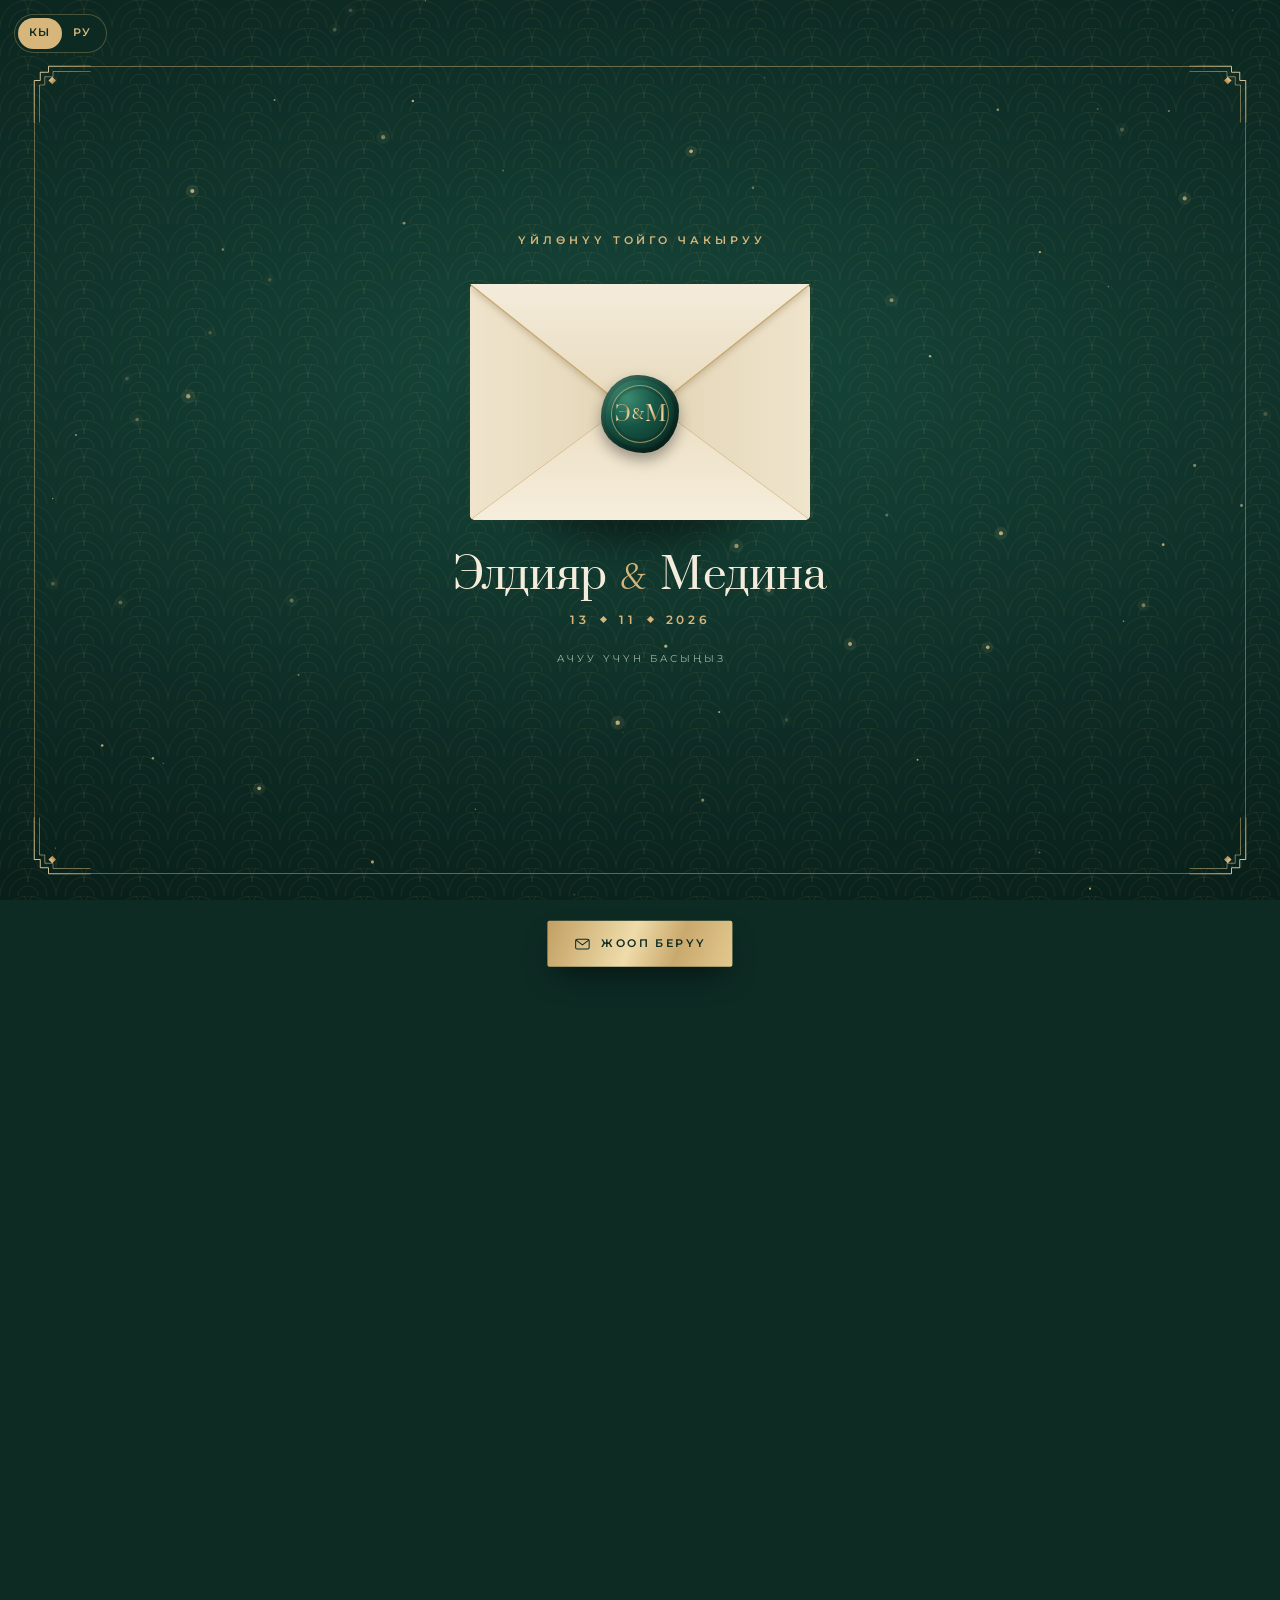
==== commit 1d739404: "build d791a304" ====
--- a/index.html
+++ b/index.html
@@ -21,7 +21,7 @@
   <link rel="preconnect" href="https://fonts.googleapis.com">
   <link rel="preconnect" href="https://fonts.gstatic.com" crossorigin>
   <link href="https://fonts.googleapis.com/css2?family=Prata&family=Spectral:ital,wght@0,300;0,400;0,500;1,300;1,400&family=Montserrat:wght@500;600&display=swap" rel="stylesheet">
-  <link rel="stylesheet" href="style.css?v=__V__">
+  <link rel="stylesheet" href="style.css?v=d791a304">
 </head>
 <body>
 
@@ -338,7 +338,7 @@
       g.innerHTML = h;
     })();
   </script>
-  <script src="config.js?v=__V__"></script>
-  <script src="script.js?v=__V__"></script>
+  <script src="config.js?v=d791a304"></script>
+  <script src="script.js?v=d791a304"></script>
 </body>
 </html>
